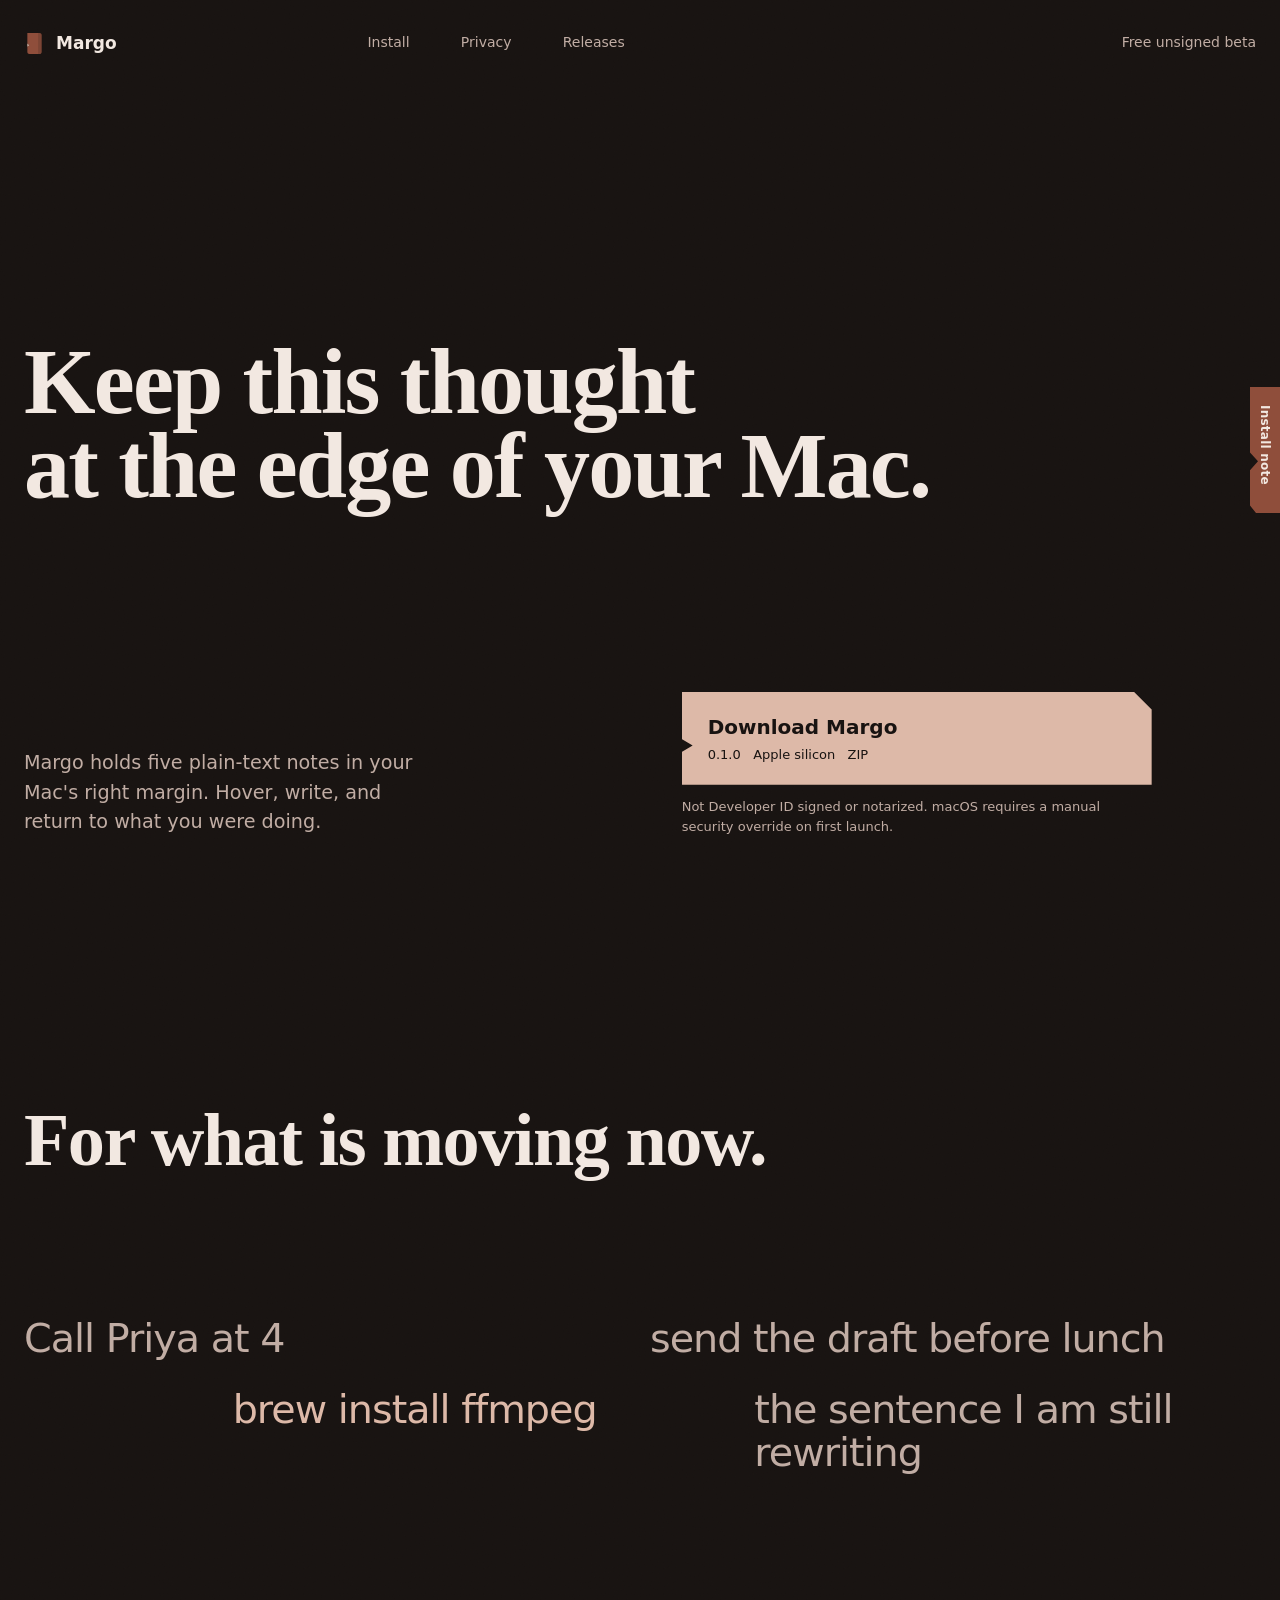
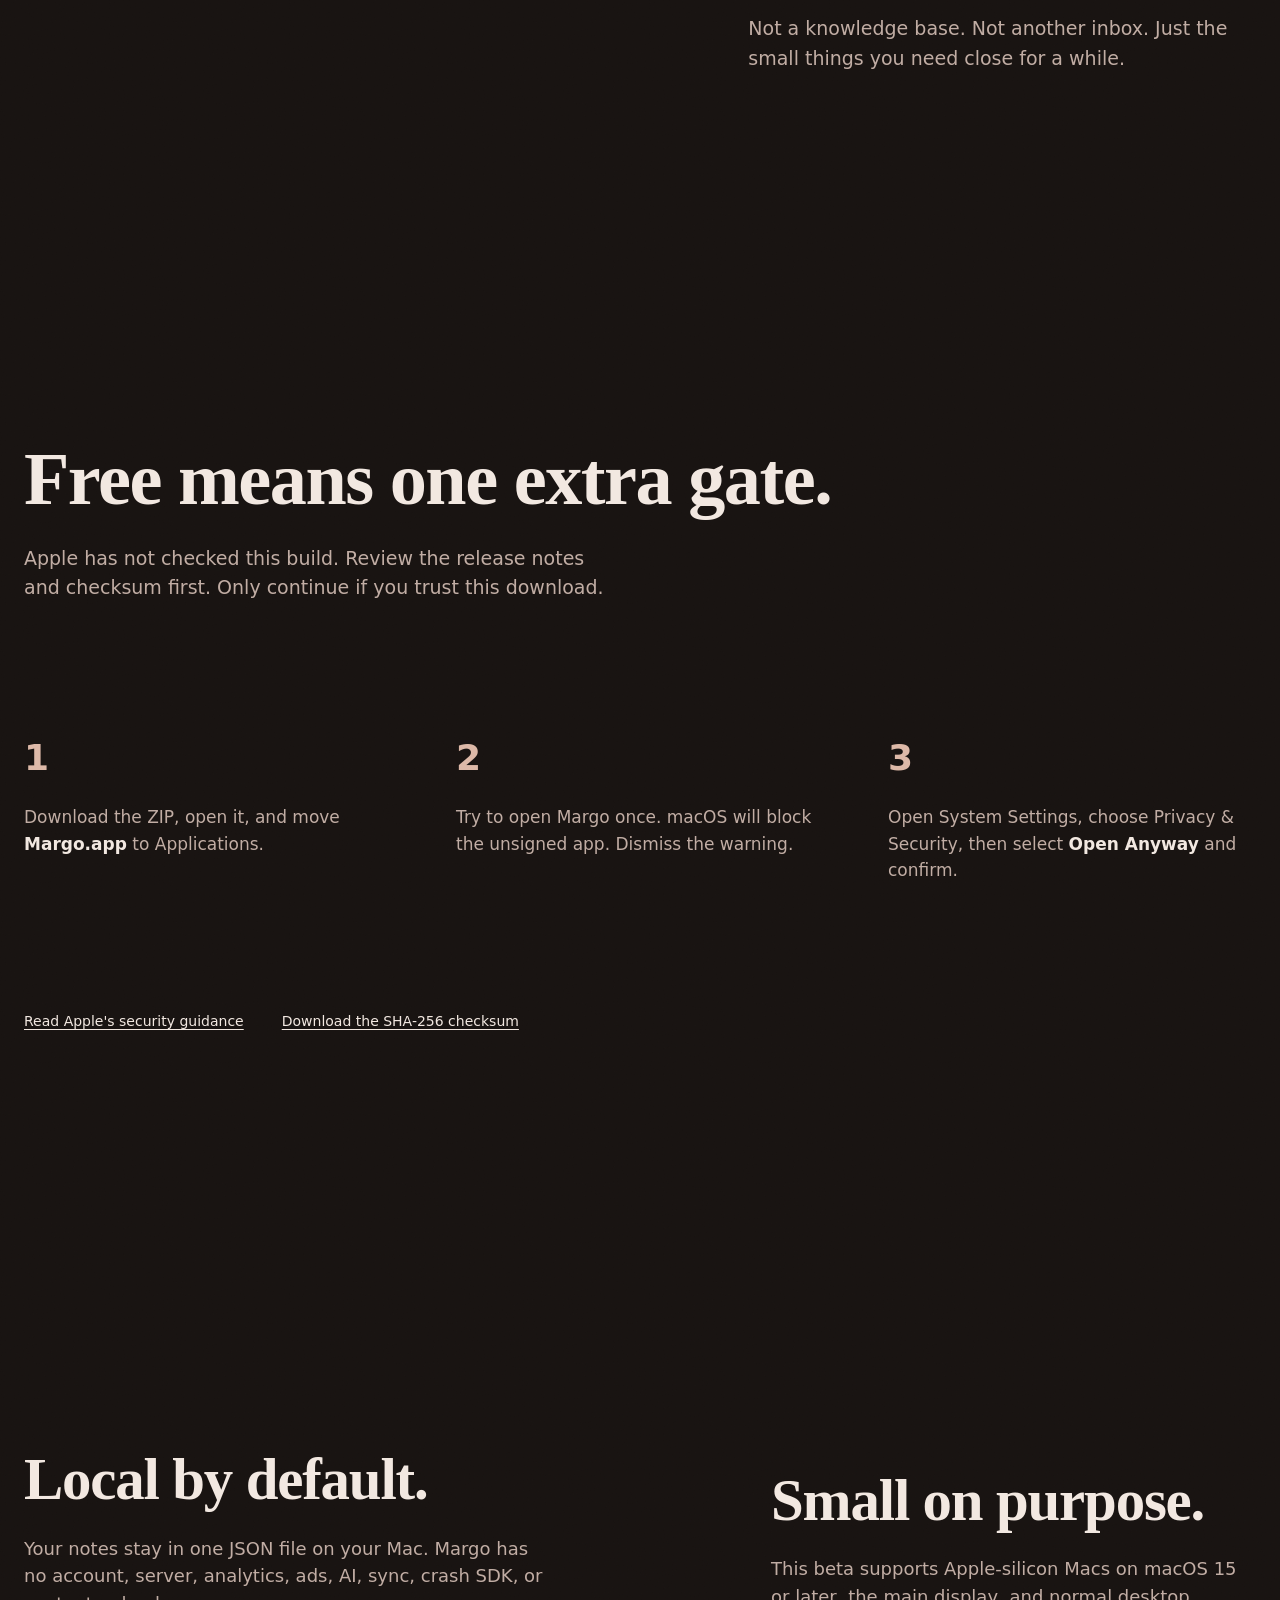
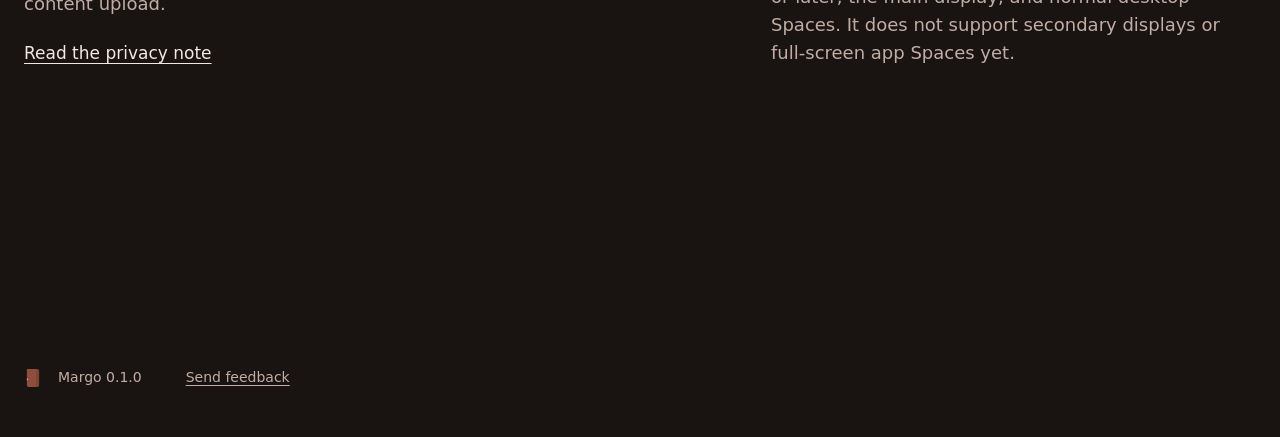
==== docs/index.html @ 72f28c1d "docs: publish Margo marketing site" ====
<!doctype html>
<html lang="en">
<head>
  <meta charset="utf-8">
  <meta name="viewport" content="width=device-width, initial-scale=1">
  <meta name="description" content="Margo is a tiny plain-text companion that keeps five local notes at the edge of your Mac.">
  <meta name="theme-color" content="#181311">
  <title>Margo for Mac</title>
  <link rel="icon" href="assets/MargoMark.svg" type="image/svg+xml">
  <link rel="stylesheet" href="styles.css">
</head>
<body>
  <a class="skip-link" href="#main">Skip to content</a>

  <div class="site-shell">
    <header class="mast">
      <a class="brand" href="#main" aria-label="Margo home">
        <img src="assets/MargoMark.svg" alt="">
        <span>Margo</span>
      </a>
      <nav aria-label="Primary navigation">
        <a href="#install">Install</a>
        <a href="#privacy">Privacy</a>
        <a href="https://github.com/incmak/margo-releases">Releases</a>
      </nav>
      <p class="build-state">Free unsigned beta</p>
    </header>

    <main id="main">
      <section class="opening" aria-labelledby="opening-title">
        <h1 id="opening-title">
          <span class="title-wide">Keep this thought</span>
          <span class="title-wide">at the edge of your Mac.</span>
          <span class="title-compact">Notes at your<br>Mac's edge.</span>
        </h1>

        <p class="opening-note">
          Margo holds five plain-text notes in your Mac's right margin. Hover, write, and return to what you were doing.
        </p>

        <div class="download-group">
          <a class="download-stub" href="https://github.com/incmak/margo-releases/releases/latest/download/Margo-0.1.0.zip" aria-describedby="unsigned-warning">
            <strong>Download Margo</strong>
            <span>0.1.0&nbsp;&nbsp; Apple silicon&nbsp;&nbsp; ZIP</span>
          </a>
          <p id="unsigned-warning">Not Developer ID signed or notarized. macOS requires a manual security override on first launch.</p>
        </div>
      </section>

      <section class="thought-field" aria-labelledby="thoughts-title">
        <h2 id="thoughts-title">For what is moving now.</h2>
        <ul aria-label="Example margin notes">
          <li>Call Priya at 4</li>
          <li>send the draft before lunch</li>
          <li>brew install ffmpeg</li>
          <li>the sentence I am still rewriting</li>
        </ul>
        <p>Not a knowledge base. Not another inbox. Just the small things you need close for a while.</p>
      </section>

      <section class="install" id="install" aria-labelledby="install-title">
        <div class="install-intro">
          <h2 id="install-title">Free means one extra gate.</h2>
          <p>Apple has not checked this build. Review the release notes and checksum first. Only continue if you trust this download.</p>
        </div>

        <ol>
          <li>
            <span aria-hidden="true">1</span>
            <p>Download the ZIP, open it, and move <strong>Margo.app</strong> to Applications.</p>
          </li>
          <li>
            <span aria-hidden="true">2</span>
            <p>Try to open Margo once. macOS will block the unsigned app. Dismiss the warning.</p>
          </li>
          <li>
            <span aria-hidden="true">3</span>
            <p>Open System Settings, choose Privacy &amp; Security, then select <strong>Open Anyway</strong> and confirm.</p>
          </li>
        </ol>

        <div class="install-links">
          <a href="https://support.apple.com/guide/mac-help/open-a-mac-app-from-an-unknown-developer-mh40616/mac">Read Apple's security guidance</a>
          <a href="https://github.com/incmak/margo-releases/releases/latest/download/Margo-0.1.0.zip.sha256">Download the SHA-256 checksum</a>
        </div>
      </section>

      <section class="ledger" aria-label="Product facts">
        <article id="privacy">
          <h2>Local by default.</h2>
          <p>Your notes stay in one JSON file on your Mac. Margo has no account, server, analytics, ads, AI, sync, crash SDK, or content upload.</p>
          <a href="privacy.html">Read the privacy note</a>
        </article>

        <article>
          <h2>Small on purpose.</h2>
          <p>This beta supports Apple-silicon Macs on macOS 15 or later, the main display, and normal desktop Spaces. It does not support secondary displays or full-screen app Spaces yet.</p>
        </article>
      </section>
    </main>

    <footer>
      <img src="assets/MargoMark.svg" alt="">
      <span>Margo 0.1.0</span>
      <a href="https://github.com/incmak/margo-releases/issues/new">Send feedback</a>
    </footer>
  </div>

  <details class="edge-guide">
    <summary><span>Install note</span></summary>
    <div class="edge-guide-note">
      <strong>Unsigned beta</strong>
      <p>Try to open Margo once, then allow it from System Settings &gt; Privacy &amp; Security.</p>
      <a href="#install">See all three steps</a>
    </div>
  </details>
</body>
</html>
---- docs/styles.css ----
:root {
  color-scheme: dark;
  --ground: #181311;
  --fiber: #2a201c;
  --ink: #f2e8e1;
  --muted: #c1ada4;
  --clay: #8f4e3b;
  --pale-clay: #ddb9a8;
  --moss: #6b765e;
  --measure: 1260px;
}

* {
  box-sizing: border-box;
}

html {
  background: var(--ground);
}

body {
  position: relative;
  min-width: 320px;
  min-height: 100%;
  margin: 0;
  overflow-x: hidden;
  background: var(--ground);
  color: var(--ink);
  font-family: -apple-system, BlinkMacSystemFont, "SF Pro Text", system-ui, sans-serif;
  font-size: 17px;
  line-height: 1.55;
  text-rendering: optimizeLegibility;
}

body::before {
  position: absolute;
  z-index: 0;
  inset: 0;
  background-image: url("data:image/svg+xml,%3Csvg xmlns='http://www.w3.org/2000/svg' width='180' height='180' viewBox='0 0 180 180'%3E%3Cfilter id='n'%3E%3CfeTurbulence type='fractalNoise' baseFrequency='.78' numOctaves='3' stitchTiles='stitch'/%3E%3C/filter%3E%3Crect width='100%25' height='100%25' filter='url(%23n)' opacity='.32'/%3E%3C/svg%3E");
  content: "";
  opacity: 0.035;
  pointer-events: none;
}

.site-shell {
  position: relative;
  z-index: 1;
}

a {
  color: inherit;
  text-decoration-thickness: 1px;
  text-underline-offset: 0.22em;
}

a:hover {
  color: var(--pale-clay);
}

a:focus-visible,
summary:focus-visible {
  outline: 3px solid var(--ink);
  outline-offset: 4px;
}

.skip-link {
  position: fixed;
  z-index: 30;
  top: 12px;
  left: 12px;
  padding: 10px 14px;
  background: var(--ink);
  color: var(--ground);
  transform: translateY(-180%);
}

.skip-link:focus {
  transform: translateY(0);
}

.mast,
.opening,
.thought-field,
.install,
.ledger,
footer,
.privacy-copy {
  width: min(calc(100% - 48px), var(--measure));
  margin-inline: auto;
}

.mast {
  display: grid;
  min-height: 86px;
  grid-template-columns: minmax(180px, 0.8fr) minmax(280px, 1.4fr) minmax(180px, 0.8fr);
  align-items: center;
  gap: 32px;
}

.brand {
  display: inline-flex;
  width: fit-content;
  align-items: center;
  gap: 11px;
  font-weight: 680;
  text-decoration: none;
}

.brand img {
  width: 21px;
  height: 21px;
}

.mast nav {
  display: flex;
  align-items: center;
  gap: clamp(22px, 4vw, 58px);
}

.mast nav a,
.build-state {
  color: var(--muted);
  font-size: 14px;
}

.mast nav a {
  text-decoration: none;
}

.build-state {
  justify-self: end;
  margin: 0;
}

.opening {
  display: grid;
  min-height: calc(100svh - 86px);
  grid-template-columns: repeat(12, minmax(0, 1fr));
  grid-template-rows: minmax(360px, 1fr) auto;
  align-items: center;
  column-gap: 20px;
  padding-block: clamp(56px, 8vh, 108px) clamp(48px, 7vh, 90px);
}

.opening h1 {
  grid-column: 1 / 12;
  align-self: center;
  margin: 0;
  font-family: "Iowan Old Style", Palatino, Georgia, serif;
  font-size: clamp(3.7rem, 7.2vw, 7.1rem);
  font-weight: 640;
  letter-spacing: -0.02em;
  line-height: 0.91;
}

.opening h1 span {
  display: block;
}

.opening h1 .title-compact {
  display: none;
}

.opening-note {
  grid-column: 1 / 6;
  align-self: end;
  max-width: 34ch;
  margin: 0;
  color: var(--muted);
  font-size: clamp(17px, 1.5vw, 20px);
}

.download-group {
  grid-column: 7 / 12;
  align-self: end;
  width: min(100%, 470px);
  justify-self: end;
}

.download-stub {
  display: grid;
  min-height: 92px;
  align-content: center;
  gap: 2px;
  padding: 20px 42px 20px 26px;
  background: var(--pale-clay);
  clip-path: polygon(0 0, calc(100% - 18px) 0, 100% 18px, 100% 100%, 0 100%, 0 65%, 11px 58%, 0 51%);
  color: var(--ground);
  text-decoration: none;
}

.download-stub:hover {
  background: var(--ink);
  color: var(--ground);
}

.download-stub strong {
  font-size: 20px;
  font-weight: 720;
}

.download-stub span {
  font-size: 13px;
  font-variant-numeric: tabular-nums;
}

#unsigned-warning {
  max-width: 52ch;
  margin: 12px 0 0;
  color: var(--muted);
  font-size: 13px;
}

.thought-field {
  min-height: 100svh;
  padding-block: clamp(110px, 16vw, 230px);
}

.thought-field h2,
.install h2,
.ledger h2,
.privacy-copy h1 {
  margin: 0;
  font-family: "Iowan Old Style", Palatino, Georgia, serif;
  font-size: clamp(2.7rem, 5.8vw, 5.7rem);
  font-weight: 620;
  letter-spacing: -0.02em;
  line-height: 0.96;
}

.thought-field ul {
  display: grid;
  margin: clamp(76px, 11vw, 150px) 0;
  padding: 0;
  grid-template-columns: repeat(12, minmax(0, 1fr));
  gap: 28px 20px;
  list-style: none;
}

.thought-field li {
  color: var(--muted);
  font-size: clamp(1.5rem, 3.1vw, 3.2rem);
  letter-spacing: -0.025em;
  line-height: 1.08;
}

.thought-field li:nth-child(1) {
  grid-column: 1 / 6;
}

.thought-field li:nth-child(2) {
  grid-column: 7 / 13;
}

.thought-field li:nth-child(3) {
  grid-column: 3 / 8;
  color: var(--pale-clay);
}

.thought-field li:nth-child(4) {
  grid-column: 8 / 13;
}

.thought-field > p {
  max-width: 42ch;
  margin: 0 0 0 auto;
  color: var(--muted);
  font-size: 19px;
}

.install {
  display: grid;
  min-height: 92svh;
  grid-template-columns: repeat(12, minmax(0, 1fr));
  align-content: center;
  gap: clamp(70px, 10vw, 140px) 20px;
  padding-block: clamp(100px, 13vw, 190px);
}

.install-intro {
  grid-column: 1 / 10;
}

.install-intro p {
  max-width: 48ch;
  margin: 28px 0 0;
  color: var(--muted);
  font-size: 19px;
}

.install ol {
  display: grid;
  grid-column: 1 / 13;
  margin: 0;
  padding: 0;
  grid-template-columns: repeat(3, minmax(0, 1fr));
  gap: clamp(30px, 5vw, 76px);
  list-style: none;
}

.install li > span {
  display: block;
  margin-bottom: 18px;
  color: var(--pale-clay);
  font-size: 36px;
  font-variant-numeric: tabular-nums;
  font-weight: 660;
}

.install li p {
  margin: 0;
  color: var(--muted);
}

.install li strong {
  color: var(--ink);
}

.install-links {
  display: flex;
  grid-column: 1 / 13;
  flex-wrap: wrap;
  gap: 18px 38px;
  font-size: 14px;
}

.ledger {
  display: grid;
  min-height: 80svh;
  grid-template-columns: 5fr 4fr;
  align-content: center;
  gap: clamp(60px, 11vw, 160px);
  padding-block: clamp(110px, 15vw, 220px);
}

.ledger article:nth-child(2) {
  align-self: end;
}

.ledger h2 {
  font-size: clamp(2.5rem, 4.6vw, 4.8rem);
}

.ledger p {
  max-width: 46ch;
  margin: 26px 0 0;
  color: var(--muted);
  font-size: 18px;
}

.ledger a {
  display: inline-block;
  margin-top: 22px;
}

footer {
  display: flex;
  min-height: 118px;
  align-items: center;
  gap: 16px;
  color: var(--muted);
  font-size: 14px;
}

footer img {
  width: 18px;
  height: 18px;
}

footer a {
  margin-left: 28px;
}

.edge-guide {
  position: fixed;
  z-index: 20;
  top: 50%;
  right: 0;
  width: 30px;
  height: 126px;
  transform: translateY(-50%);
}

.edge-guide[open] {
  width: 330px;
}

.edge-guide summary {
  position: absolute;
  z-index: 2;
  top: 0;
  right: 0;
  display: grid;
  width: 30px;
  height: 126px;
  place-items: center;
  padding-block: 14px 24px;
  background: var(--clay);
  clip-path: polygon(0 0, 100% 0, 100% 100%, 6px 100%, 0 94%, 0 66%, 8px 59%, 0 52%);
  color: var(--ink);
  cursor: pointer;
  list-style: none;
}

.edge-guide summary::-webkit-details-marker {
  display: none;
}

.edge-guide summary span {
  writing-mode: vertical-rl;
  color: var(--ink);
  font-size: 12px;
  font-weight: 700;
  letter-spacing: 0.02em;
}

.edge-guide summary:hover {
  background: var(--pale-clay);
  color: var(--ground);
}

.edge-guide-note {
  position: absolute;
  right: 30px;
  bottom: 126px;
  width: 300px;
  min-height: 126px;
  padding: 20px 26px;
  background: var(--fiber);
  color: var(--ink);
}

.edge-guide-note strong {
  font-size: 15px;
}

.edge-guide-note p {
  margin: 6px 0;
  color: var(--muted);
  font-size: 13px;
  line-height: 1.4;
}

.edge-guide-note a {
  font-size: 13px;
}

.privacy-copy {
  min-height: calc(100svh - 204px);
  padding-block: clamp(70px, 10vw, 140px);
}

.privacy-copy h1 {
  max-width: 13ch;
}

.privacy-copy h1 span {
  display: block;
}

.privacy-copy .privacy-lead {
  max-width: 36ch;
  margin: 40px 0 70px;
  color: var(--pale-clay);
  font-size: clamp(1.35rem, 2.6vw, 2.2rem);
  line-height: 1.2;
}

.privacy-copy section {
  max-width: 720px;
  margin-top: 52px;
}

.privacy-copy h2 {
  margin: 0 0 12px;
  font-size: 22px;
}

.privacy-copy p {
  margin: 0;
  color: var(--muted);
}

.privacy-copy code {
  color: var(--ink);
  overflow-wrap: anywhere;
}

@media (max-width: 820px) {
  .mast {
    grid-template-columns: 1fr auto;
    gap: 18px;
  }

  .mast nav {
    justify-self: end;
    gap: 18px;
  }

  .build-state {
    display: none;
  }

  .opening {
    display: block;
    min-height: calc(100svh - 86px);
    padding-block: clamp(88px, 18vh, 150px) 56px;
  }

  .opening h1 {
    font-size: clamp(3.4rem, 12vw, 6.3rem);
  }

  .opening h1 .title-wide {
    display: none;
  }

  .opening h1 .title-compact {
    display: block;
  }

  .opening-note {
    margin-top: clamp(60px, 12vh, 100px);
  }

  .download-group {
    margin-top: 36px;
  }

  .thought-field ul,
  .install ol,
  .ledger {
    grid-template-columns: 1fr;
  }

  .thought-field li:nth-child(n) {
    grid-column: auto;
  }

  .ledger {
    min-height: auto;
  }

  .edge-guide {
    position: relative;
    top: auto;
    right: auto;
    width: min(calc(100% - 48px), var(--measure));
    height: auto;
    margin: 0 auto 48px;
    transform: none;
  }

  .edge-guide[open] {
    width: min(calc(100% - 48px), var(--measure));
  }

  .edge-guide summary {
    position: relative;
    width: 100%;
    height: 54px;
    place-items: start;
    padding: 15px 38px 15px 20px;
    clip-path: polygon(0 0, calc(100% - 14px) 0, 100% 14px, 100% 100%, 0 100%, 0 66%, 9px 58%, 0 50%);
  }

  .edge-guide summary span {
    writing-mode: horizontal-tb;
  }

  .edge-guide-note {
    position: relative;
    right: auto;
    bottom: auto;
    width: 100%;
    min-height: 0;
  }
}

@media (max-width: 560px) {
  .mast,
  .opening,
  .thought-field,
  .install,
  .ledger,
  footer,
  .privacy-copy {
    width: min(calc(100% - 32px), var(--measure));
  }

  .mast {
    min-height: 78px;
  }

  .mast nav a:last-child {
    display: none;
  }

  .opening {
    min-height: calc(100svh - 78px);
  }

  .download-stub {
    padding-left: 24px;
  }

  .thought-field,
  .install,
  .ledger {
    padding-block: 100px;
  }

  .thought-field ul {
    margin-block: 60px;
  }

  .install ol {
    gap: 42px;
  }

  .edge-guide,
  .edge-guide[open] {
    width: min(calc(100% - 32px), var(--measure));
  }
}

@media (max-width: 360px) {
  .opening h1 {
    font-size: 42px;
  }

  .privacy-copy h1 {
    font-size: 40px;
  }
}

@media (prefers-reduced-motion: reduce) {
  *,
  *::before,
  *::after {
    scroll-behavior: auto !important;
  }
}
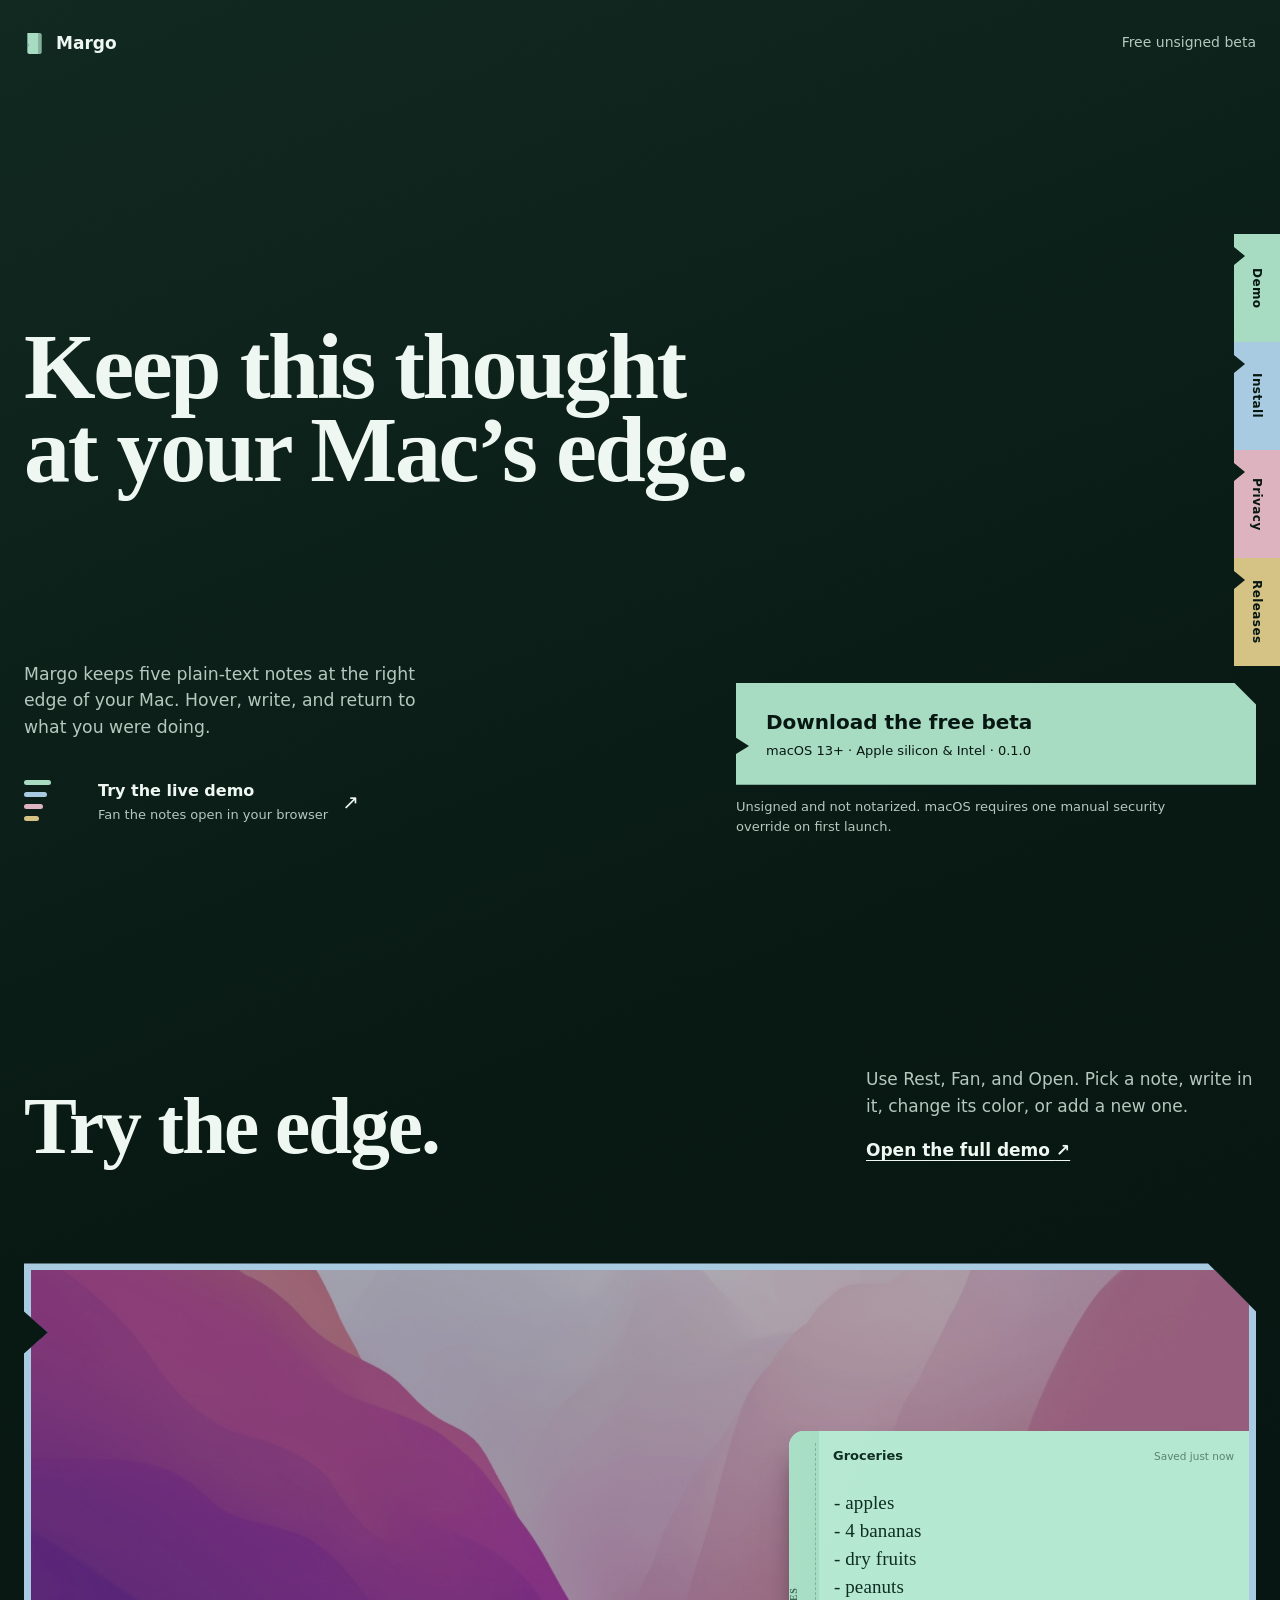
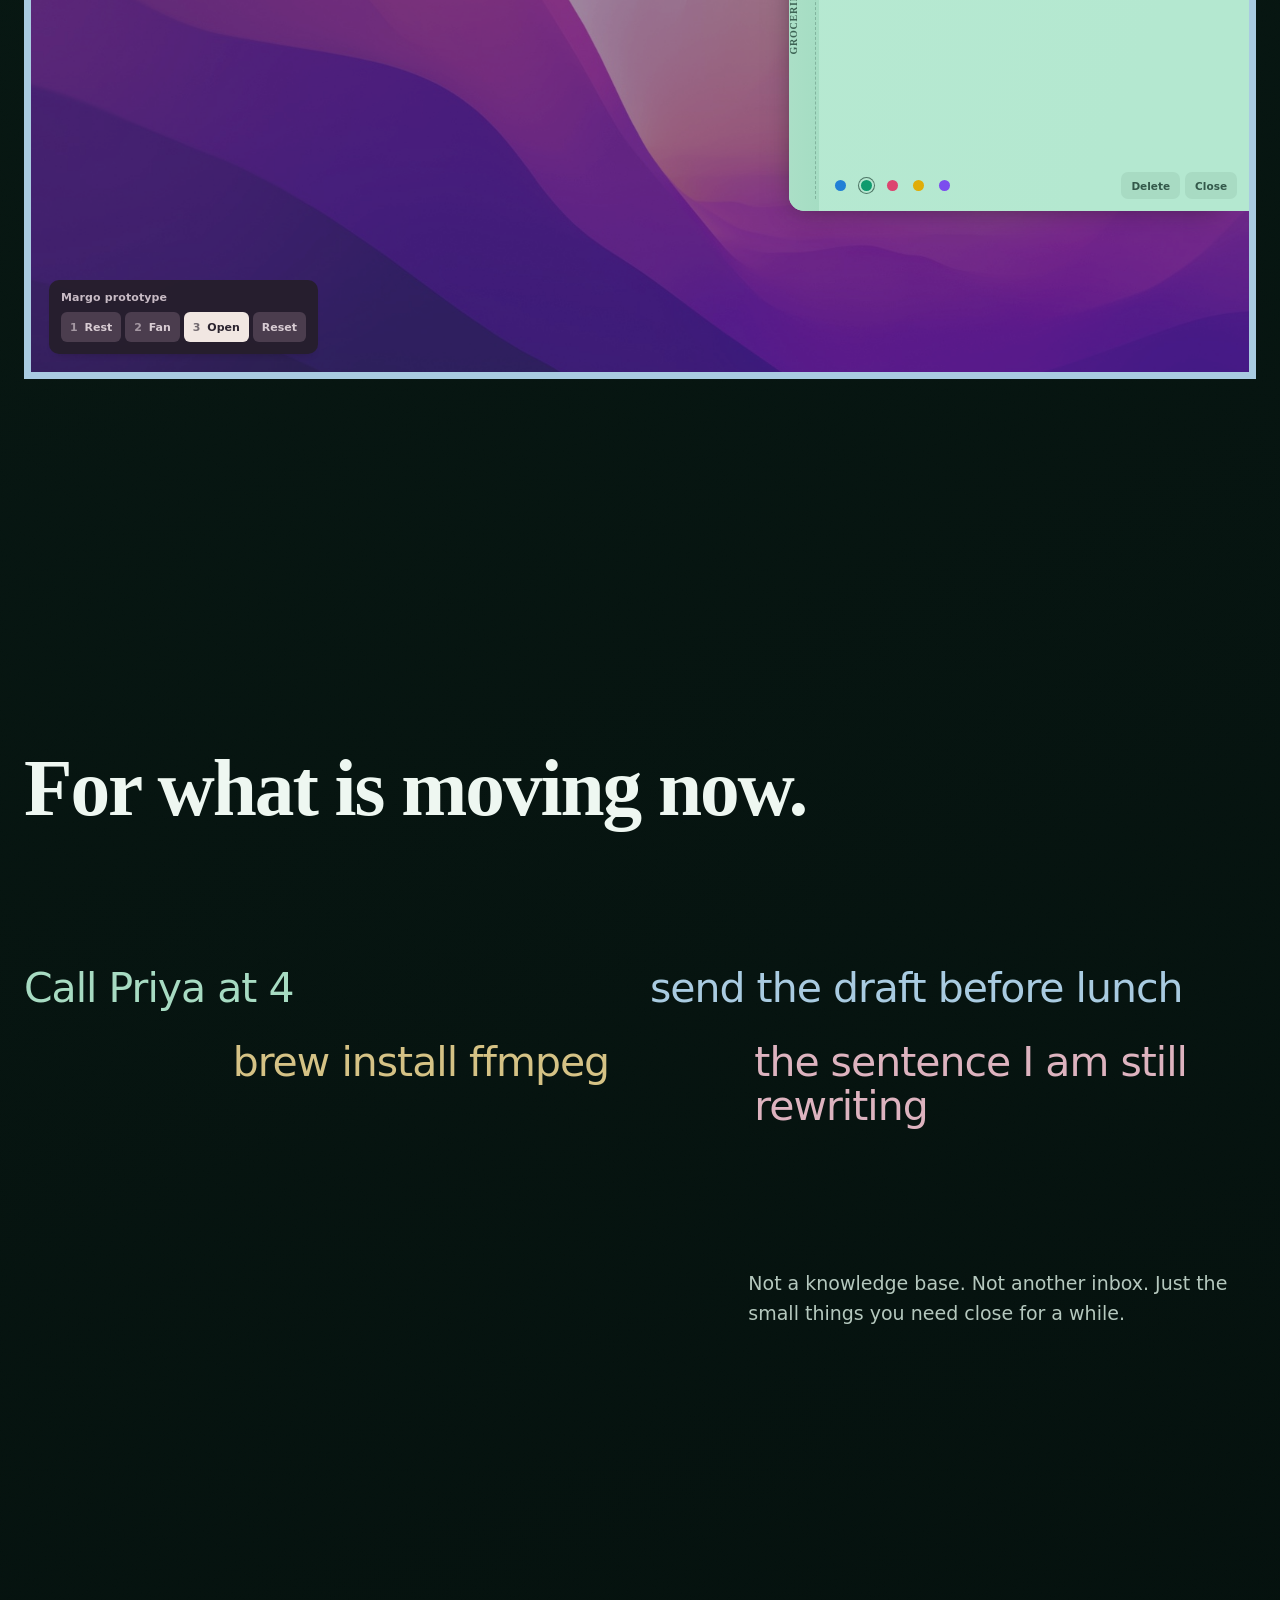
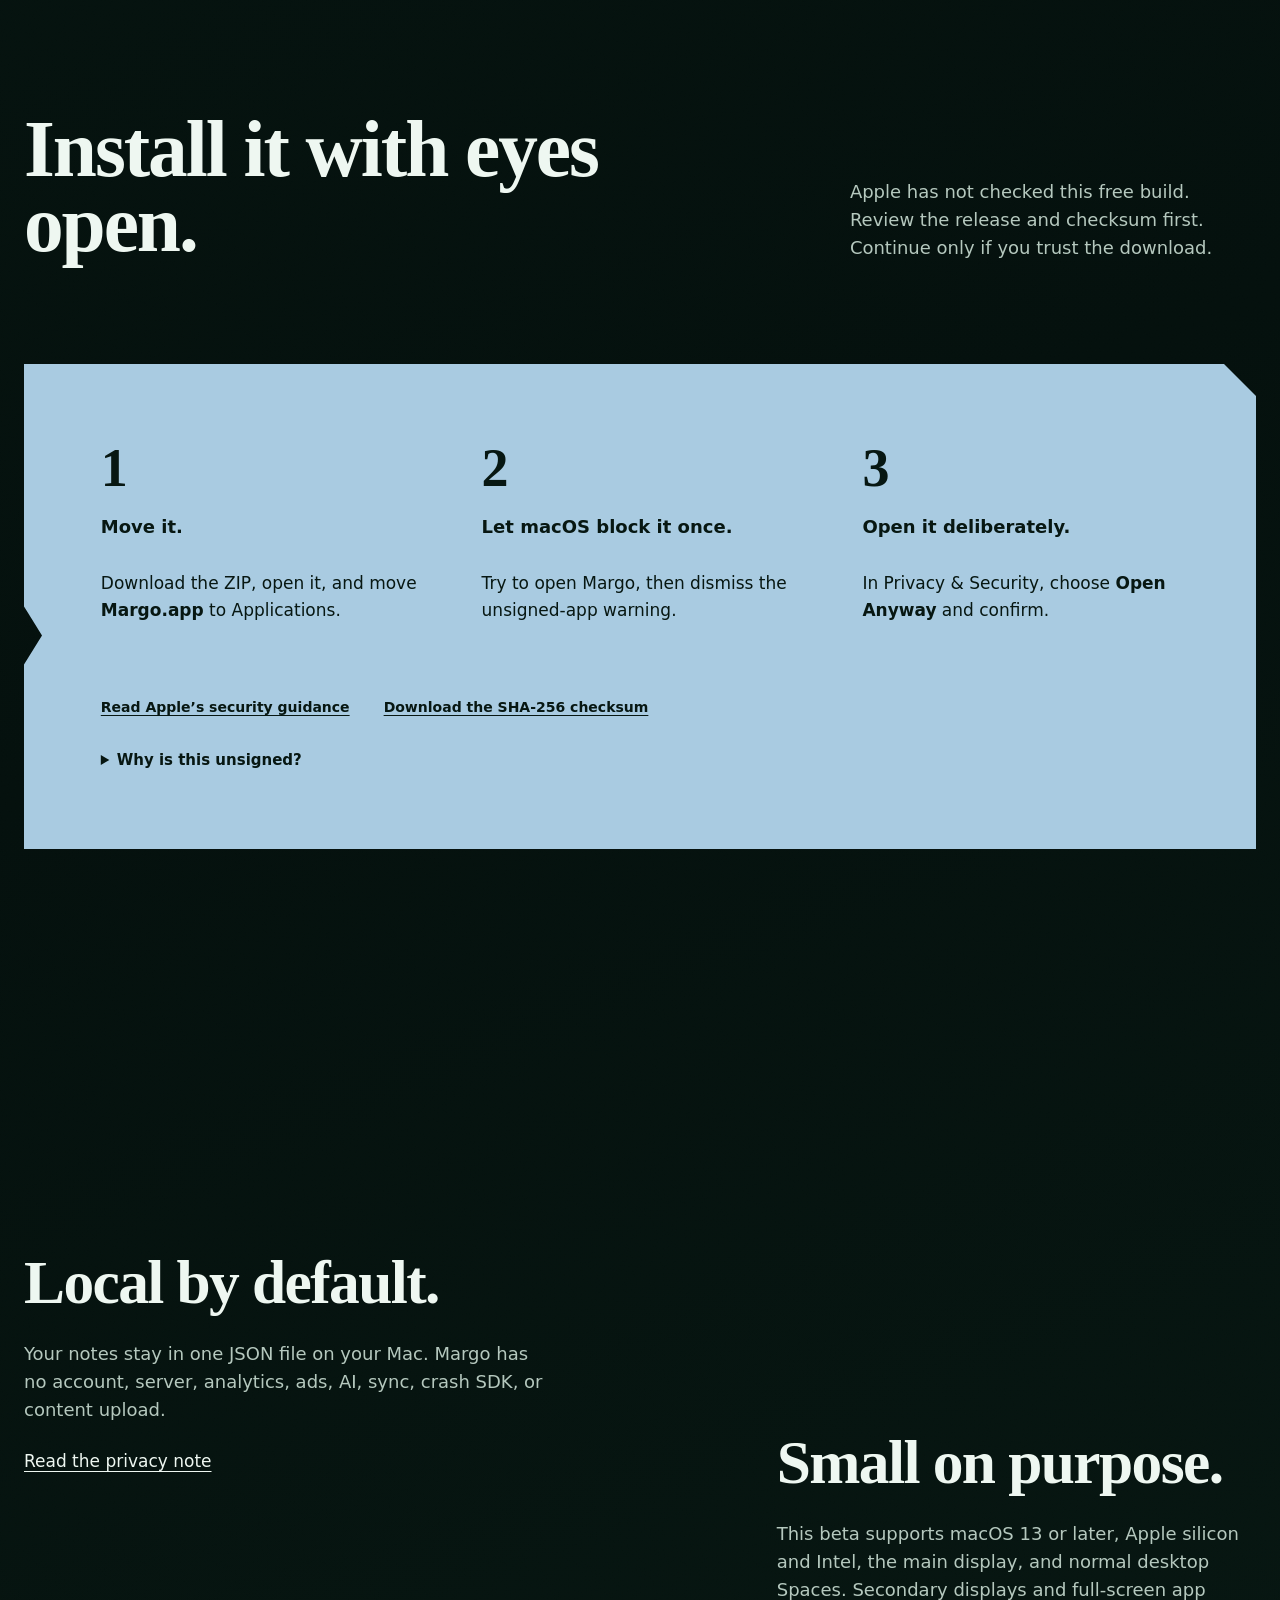
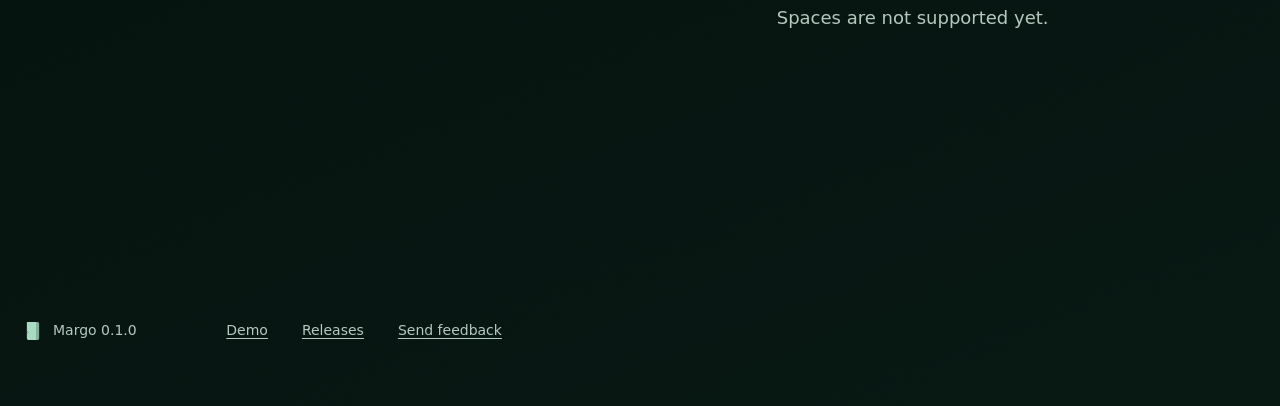
==== commit aa2c0a9e: "docs: redesign the Margo marketing site" ====
--- a/docs/index.html
+++ b/docs/index.html
@@ -4,7 +4,7 @@
   <meta charset="utf-8">
   <meta name="viewport" content="width=device-width, initial-scale=1">
   <meta name="description" content="Margo is a tiny plain-text companion that keeps five local notes at the edge of your Mac.">
-  <meta name="theme-color" content="#181311">
+  <meta name="theme-color" content="#071712">
   <title>Margo for Mac</title>
   <link rel="icon" href="assets/MargoMark.svg" type="image/svg+xml">
   <link rel="stylesheet" href="styles.css">
@@ -18,38 +18,69 @@
         <img src="assets/MargoMark.svg" alt="">
         <span>Margo</span>
       </a>
-      <nav aria-label="Primary navigation">
-        <a href="#install">Install</a>
-        <a href="#privacy">Privacy</a>
-        <a href="https://github.com/incmak/margo-releases">Releases</a>
-      </nav>
       <p class="build-state">Free unsigned beta</p>
     </header>
+
+    <nav class="edge-nav" aria-label="Page shortcuts">
+      <a class="edge-tab edge-tab-demo" href="demo/"><span>Demo</span></a>
+      <a class="edge-tab edge-tab-install" href="#install"><span>Install</span></a>
+      <a class="edge-tab edge-tab-privacy" href="#privacy"><span>Privacy</span></a>
+      <a class="edge-tab edge-tab-releases" href="https://github.com/incmak/margo-releases/releases"><span>Releases</span></a>
+    </nav>
 
     <main id="main">
       <section class="opening" aria-labelledby="opening-title">
         <h1 id="opening-title">
           <span class="title-wide">Keep this thought</span>
-          <span class="title-wide">at the edge of your Mac.</span>
-          <span class="title-compact">Notes at your<br>Mac's edge.</span>
+          <span class="title-wide">at your Mac’s edge.</span>
+          <span class="title-compact">Notes at your<br>Mac’s edge.</span>
         </h1>
 
-        <p class="opening-note">
-          Margo holds five plain-text notes in your Mac's right margin. Hover, write, and return to what you were doing.
-        </p>
+        <div class="opening-lower">
+          <div class="opening-copy">
+            <p>Margo keeps five plain-text notes at the right edge of your Mac. Hover, write, and return to what you were doing.</p>
+            <a class="demo-callout" href="demo/">
+              <span class="demo-rails" aria-hidden="true">
+                <i></i><i></i><i></i><i></i>
+              </span>
+              <span class="demo-callout-copy">
+                <strong>Try the live demo</strong>
+                <small>Fan the notes open in your browser</small>
+              </span>
+              <span class="outward-arrow" aria-hidden="true">↗</span>
+            </a>
+          </div>
 
-        <div class="download-group">
-          <a class="download-stub" href="https://github.com/incmak/margo-releases/releases/latest/download/Margo-0.1.0.zip" aria-describedby="unsigned-warning">
-            <strong>Download Margo</strong>
-            <span>0.1.0&nbsp;&nbsp; Apple silicon&nbsp;&nbsp; ZIP</span>
-          </a>
-          <p id="unsigned-warning">Not Developer ID signed or notarized. macOS requires a manual security override on first launch.</p>
+          <div class="download-group">
+            <a class="download-sheet" href="https://github.com/incmak/margo-releases/releases/download/v0.1.0/Margo-0.1.0.zip" aria-describedby="unsigned-warning">
+              <span class="download-label">Download the free beta</span>
+              <span class="download-meta">macOS 13+ · Apple silicon &amp; Intel · 0.1.0</span>
+            </a>
+            <p id="unsigned-warning">Unsigned and not notarized. macOS requires one manual security override on first launch.</p>
+          </div>
+        </div>
+      </section>
+
+      <section class="demo-stage" id="demo" aria-labelledby="demo-title">
+        <div class="demo-stage-copy">
+          <h2 id="demo-title">Try the edge.</h2>
+          <div>
+            <p>Use Rest, Fan, and Open. Pick a note, write in it, change its color, or add a new one.</p>
+            <a href="demo/">Open the full demo <span aria-hidden="true">↗</span></a>
+          </div>
+        </div>
+        <div class="demo-frame">
+          <iframe
+            src="demo/?state=open"
+            title="Interactive Margo browser demo"
+            loading="lazy"
+          ></iframe>
         </div>
       </section>
 
       <section class="thought-field" aria-labelledby="thoughts-title">
         <h2 id="thoughts-title">For what is moving now.</h2>
-        <ul aria-label="Example margin notes">
+        <ul class="thought-stream" aria-label="Example margin notes">
           <li>Call Priya at 4</li>
           <li>send the draft before lunch</li>
           <li>brew install ffmpeg</li>
@@ -60,28 +91,35 @@
 
       <section class="install" id="install" aria-labelledby="install-title">
         <div class="install-intro">
-          <h2 id="install-title">Free means one extra gate.</h2>
-          <p>Apple has not checked this build. Review the release notes and checksum first. Only continue if you trust this download.</p>
+          <h2 id="install-title">Install it with eyes open.</h2>
+          <p>Apple has not checked this free build. Review the release and checksum first. Continue only if you trust the download.</p>
         </div>
 
-        <ol>
-          <li>
-            <span aria-hidden="true">1</span>
-            <p>Download the ZIP, open it, and move <strong>Margo.app</strong> to Applications.</p>
-          </li>
-          <li>
-            <span aria-hidden="true">2</span>
-            <p>Try to open Margo once. macOS will block the unsigned app. Dismiss the warning.</p>
-          </li>
-          <li>
-            <span aria-hidden="true">3</span>
-            <p>Open System Settings, choose Privacy &amp; Security, then select <strong>Open Anyway</strong> and confirm.</p>
-          </li>
-        </ol>
+        <div class="install-sheet">
+          <ol>
+            <li>
+              <span class="step-number" aria-hidden="true">1</span>
+              <p><strong>Move it.</strong> Download the ZIP, open it, and move <b>Margo.app</b> to Applications.</p>
+            </li>
+            <li>
+              <span class="step-number" aria-hidden="true">2</span>
+              <p><strong>Let macOS block it once.</strong> Try to open Margo, then dismiss the unsigned-app warning.</p>
+            </li>
+            <li>
+              <span class="step-number" aria-hidden="true">3</span>
+              <p><strong>Open it deliberately.</strong> In Privacy &amp; Security, choose <b>Open Anyway</b> and confirm.</p>
+            </li>
+          </ol>
 
-        <div class="install-links">
-          <a href="https://support.apple.com/guide/mac-help/open-a-mac-app-from-an-unknown-developer-mh40616/mac">Read Apple's security guidance</a>
-          <a href="https://github.com/incmak/margo-releases/releases/latest/download/Margo-0.1.0.zip.sha256">Download the SHA-256 checksum</a>
+          <div class="install-links">
+            <a href="https://support.apple.com/guide/mac-help/open-a-mac-app-from-an-unknown-developer-mh40616/mac">Read Apple’s security guidance</a>
+            <a href="https://github.com/incmak/margo-releases/releases/latest/download/Margo-0.1.0.zip.sha256">Download the SHA-256 checksum</a>
+          </div>
+
+          <details class="unsigned-details">
+            <summary>Why is this unsigned?</summary>
+            <p>Margo is a free beta and is not notarized yet. macOS may quarantine unsigned downloads, so use Open Anyway after checking the checksum.</p>
+          </details>
         </div>
       </section>
 
@@ -94,25 +132,22 @@
 
         <article>
           <h2>Small on purpose.</h2>
-          <p>This beta supports Apple-silicon Macs on macOS 15 or later, the main display, and normal desktop Spaces. It does not support secondary displays or full-screen app Spaces yet.</p>
+          <p>This beta supports macOS 13 or later, Apple silicon and Intel, the main display, and normal desktop Spaces. Secondary displays and full-screen app Spaces are not supported yet.</p>
         </article>
       </section>
     </main>
 
     <footer>
-      <img src="assets/MargoMark.svg" alt="">
-      <span>Margo 0.1.0</span>
-      <a href="https://github.com/incmak/margo-releases/issues/new">Send feedback</a>
+      <div class="footer-brand">
+        <img src="assets/MargoMark.svg" alt="">
+        <span>Margo 0.1.0</span>
+      </div>
+      <nav aria-label="Footer navigation">
+        <a href="demo/">Demo</a>
+        <a href="https://github.com/incmak/margo-releases/releases">Releases</a>
+        <a href="https://github.com/incmak/margo-releases/issues/new">Send feedback</a>
+      </nav>
     </footer>
   </div>
-
-  <details class="edge-guide">
-    <summary><span>Install note</span></summary>
-    <div class="edge-guide-note">
-      <strong>Unsigned beta</strong>
-      <p>Try to open Margo once, then allow it from System Settings &gt; Privacy &amp; Security.</p>
-      <a href="#install">See all three steps</a>
-    </div>
-  </details>
 </body>
 </html>
--- a/docs/styles.css
+++ b/docs/styles.css
@@ -1,21 +1,27 @@
 :root {
   color-scheme: dark;
-  --ground: #181311;
-  --fiber: #2a201c;
-  --ink: #f2e8e1;
-  --muted: #c1ada4;
-  --clay: #8f4e3b;
-  --pale-clay: #ddb9a8;
-  --moss: #6b765e;
+  --ground: #071712;
+  --deeper-ground: #04100d;
+  --surface: #102820;
+  --ink: #eef7f1;
+  --muted: #b5c8be;
+  --mint: #a7dbc2;
+  --sky: #a9cbe1;
+  --rose: #ddb3bf;
+  --ochre: #d5c285;
+  --paper-ink: #071712;
   --measure: 1260px;
 }
 
-* {
+*,
+*::before,
+*::after {
   box-sizing: border-box;
 }
 
 html {
-  background: var(--ground);
+  min-width: 320px;
+  background: var(--deeper-ground);
 }
 
 body {
@@ -24,7 +30,7 @@
   min-height: 100%;
   margin: 0;
   overflow-x: hidden;
-  background: var(--ground);
+  background: linear-gradient(158deg, var(--surface) 0%, var(--ground) 24%, var(--deeper-ground) 70%, var(--ground) 100%);
   color: var(--ink);
   font-family: -apple-system, BlinkMacSystemFont, "SF Pro Text", system-ui, sans-serif;
   font-size: 17px;
@@ -36,10 +42,15 @@
   position: absolute;
   z-index: 0;
   inset: 0;
-  background-image: url("data:image/svg+xml,%3Csvg xmlns='http://www.w3.org/2000/svg' width='180' height='180' viewBox='0 0 180 180'%3E%3Cfilter id='n'%3E%3CfeTurbulence type='fractalNoise' baseFrequency='.78' numOctaves='3' stitchTiles='stitch'/%3E%3C/filter%3E%3Crect width='100%25' height='100%25' filter='url(%23n)' opacity='.32'/%3E%3C/svg%3E");
+  background-image: url("data:image/svg+xml,%3Csvg xmlns='http://www.w3.org/2000/svg' width='180' height='180' viewBox='0 0 180 180'%3E%3Cfilter id='n'%3E%3CfeTurbulence type='fractalNoise' baseFrequency='.78' numOctaves='3' stitchTiles='stitch'/%3E%3C/filter%3E%3Crect width='100%25' height='100%25' filter='url(%23n)' opacity='.3'/%3E%3C/svg%3E");
   content: "";
-  opacity: 0.035;
+  opacity: 0.032;
   pointer-events: none;
+}
+
+::selection {
+  background: var(--mint);
+  color: var(--ground);
 }
 
 .site-shell {
@@ -54,7 +65,7 @@
 }
 
 a:hover {
-  color: var(--pale-clay);
+  color: var(--mint);
 }
 
 a:focus-visible,
@@ -65,21 +76,22 @@
 
 .skip-link {
   position: fixed;
-  z-index: 30;
-  top: 12px;
+  z-index: 60;
+  top: -100px;
   left: 12px;
   padding: 10px 14px;
-  background: var(--ink);
+  background: var(--mint);
   color: var(--ground);
-  transform: translateY(-180%);
+  text-decoration: none;
 }
 
 .skip-link:focus {
-  transform: translateY(0);
+  top: 12px;
 }
 
 .mast,
 .opening,
+.demo-stage-copy,
 .thought-field,
 .install,
 .ledger,
@@ -92,16 +104,20 @@
 .mast {
   display: grid;
   min-height: 86px;
-  grid-template-columns: minmax(180px, 0.8fr) minmax(280px, 1.4fr) minmax(180px, 0.8fr);
+  grid-template-columns: 1fr auto;
   align-items: center;
   gap: 32px;
 }
 
-.brand {
+.brand,
+.footer-brand {
   display: inline-flex;
   width: fit-content;
   align-items: center;
   gap: 11px;
+}
+
+.brand {
   font-weight: 680;
   text-decoration: none;
 }
@@ -111,154 +127,362 @@
   height: 21px;
 }
 
-.mast nav {
-  display: flex;
-  align-items: center;
-  gap: clamp(22px, 4vw, 58px);
-}
-
-.mast nav a,
-.build-state {
-  color: var(--muted);
-  font-size: 14px;
-}
-
-.mast nav a {
-  text-decoration: none;
-}
-
 .build-state {
   justify-self: end;
   margin: 0;
+  color: var(--muted);
+  font-size: 14px;
+}
+
+.edge-nav {
+  position: fixed;
+  z-index: 30;
+  top: 50%;
+  right: 0;
+  display: flex;
+  flex-direction: column;
+  align-items: flex-end;
+  transform: translateY(-50%);
+}
+
+.edge-tab {
+  display: grid;
+  inline-size: 46px;
+  min-block-size: clamp(86px, 12svh, 112px);
+  place-items: center;
+  clip-path: polygon(11px 0, 100% 0, 100% 100%, 0 100%, 0 31px, 11px 22px, 0 13px, 0 0);
+  color: var(--paper-ink);
+  text-decoration: none;
+  transition: inline-size 190ms cubic-bezier(0.24, 0.78, 0.24, 1);
+}
+
+.edge-tab span {
+  writing-mode: vertical-rl;
+  font-size: 12px;
+  font-weight: 760;
+  letter-spacing: 0.035em;
+}
+
+.edge-tab:hover {
+  color: var(--paper-ink);
+}
+
+.edge-tab:focus-visible {
+  outline: 3px solid var(--paper-ink);
+  outline-offset: -7px;
+}
+
+.edge-tab[aria-current="page"] span {
+  font-weight: 900;
+}
+
+.edge-tab-demo {
+  background: var(--mint);
+}
+
+.edge-tab-install {
+  background: var(--sky);
+}
+
+.edge-tab-privacy {
+  background: var(--rose);
+}
+
+.edge-tab-releases {
+  background: var(--ochre);
+}
+
+.edge-nav:hover .edge-tab:nth-child(1),
+.edge-nav:focus-within .edge-tab:nth-child(1) {
+  inline-size: 164px;
+}
+
+.edge-nav:hover .edge-tab:nth-child(2),
+.edge-nav:focus-within .edge-tab:nth-child(2) {
+  inline-size: 138px;
+}
+
+.edge-nav:hover .edge-tab:nth-child(3),
+.edge-nav:focus-within .edge-tab:nth-child(3) {
+  inline-size: 112px;
+}
+
+.edge-nav:hover .edge-tab:nth-child(4),
+.edge-nav:focus-within .edge-tab:nth-child(4) {
+  inline-size: 86px;
 }
 
 .opening {
   display: grid;
   min-height: calc(100svh - 86px);
-  grid-template-columns: repeat(12, minmax(0, 1fr));
-  grid-template-rows: minmax(360px, 1fr) auto;
+  grid-template-rows: minmax(330px, 1fr) auto;
   align-items: center;
-  column-gap: 20px;
-  padding-block: clamp(56px, 8vh, 108px) clamp(48px, 7vh, 90px);
-}
-
-.opening h1 {
-  grid-column: 1 / 12;
-  align-self: center;
-  margin: 0;
-  font-family: "Iowan Old Style", Palatino, Georgia, serif;
-  font-size: clamp(3.7rem, 7.2vw, 7.1rem);
-  font-weight: 640;
-  letter-spacing: -0.02em;
-  line-height: 0.91;
-}
-
-.opening h1 span {
-  display: block;
-}
-
-.opening h1 .title-compact {
-  display: none;
-}
-
-.opening-note {
-  grid-column: 1 / 6;
-  align-self: end;
-  max-width: 34ch;
-  margin: 0;
-  color: var(--muted);
-  font-size: clamp(17px, 1.5vw, 20px);
-}
-
-.download-group {
-  grid-column: 7 / 12;
-  align-self: end;
-  width: min(100%, 470px);
-  justify-self: end;
-}
-
-.download-stub {
-  display: grid;
-  min-height: 92px;
-  align-content: center;
-  gap: 2px;
-  padding: 20px 42px 20px 26px;
-  background: var(--pale-clay);
-  clip-path: polygon(0 0, calc(100% - 18px) 0, 100% 18px, 100% 100%, 0 100%, 0 65%, 11px 58%, 0 51%);
-  color: var(--ground);
-  text-decoration: none;
-}
-
-.download-stub:hover {
-  background: var(--ink);
-  color: var(--ground);
-}
-
-.download-stub strong {
-  font-size: 20px;
-  font-weight: 720;
-}
-
-.download-stub span {
-  font-size: 13px;
-  font-variant-numeric: tabular-nums;
-}
-
-#unsigned-warning {
-  max-width: 52ch;
-  margin: 12px 0 0;
-  color: var(--muted);
-  font-size: 13px;
-}
-
-.thought-field {
-  min-height: 100svh;
-  padding-block: clamp(110px, 16vw, 230px);
-}
-
+  padding-block: clamp(54px, 8vh, 96px) clamp(54px, 7vh, 86px);
+}
+
+.opening h1,
+.demo-stage h2,
 .thought-field h2,
 .install h2,
 .ledger h2,
 .privacy-copy h1 {
   margin: 0;
   font-family: "Iowan Old Style", Palatino, Georgia, serif;
-  font-size: clamp(2.7rem, 5.8vw, 5.7rem);
   font-weight: 620;
-  letter-spacing: -0.02em;
-  line-height: 0.96;
-}
-
-.thought-field ul {
-  display: grid;
-  margin: clamp(76px, 11vw, 150px) 0;
+  letter-spacing: -0.026em;
+}
+
+.opening h1 {
+  align-self: center;
+  font-size: clamp(4.2rem, 7.2vw, 6.8rem);
+  line-height: 0.9;
+}
+
+.opening h1 span {
+  display: block;
+}
+
+.opening h1 .title-compact {
+  display: none;
+}
+
+.opening-lower {
+  display: grid;
+  grid-template-columns: minmax(0, 4fr) minmax(400px, 5fr);
+  align-items: end;
+  gap: clamp(70px, 10vw, 150px);
+}
+
+.opening-copy > p {
+  max-width: 37ch;
+  margin: 0;
+  color: var(--muted);
+  font-size: clamp(17px, 1.35vw, 20px);
+}
+
+.demo-callout {
+  display: inline-grid;
+  min-height: 70px;
+  grid-template-columns: 60px auto 24px;
+  align-items: center;
+  gap: 14px;
+  margin-top: 26px;
+  color: var(--ink);
+  text-decoration: none;
+}
+
+.demo-rails {
+  position: relative;
+  display: block;
+  width: 60px;
+  height: 50px;
+}
+
+.demo-rails i {
+  position: absolute;
+  left: 0;
+  display: block;
+  height: 5px;
+  border-radius: 5px;
+  transition: width 190ms cubic-bezier(0.24, 0.78, 0.24, 1);
+}
+
+.demo-rails i:nth-child(1) {
+  top: 3px;
+  width: 27px;
+  background: var(--mint);
+}
+
+.demo-rails i:nth-child(2) {
+  top: 15px;
+  width: 23px;
+  background: var(--sky);
+}
+
+.demo-rails i:nth-child(3) {
+  top: 27px;
+  width: 19px;
+  background: var(--rose);
+}
+
+.demo-rails i:nth-child(4) {
+  top: 39px;
+  width: 15px;
+  background: var(--ochre);
+}
+
+.demo-callout:hover .demo-rails i:nth-child(1),
+.demo-callout:focus-visible .demo-rails i:nth-child(1) {
+  width: 58px;
+}
+
+.demo-callout:hover .demo-rails i:nth-child(2),
+.demo-callout:focus-visible .demo-rails i:nth-child(2) {
+  width: 48px;
+}
+
+.demo-callout:hover .demo-rails i:nth-child(3),
+.demo-callout:focus-visible .demo-rails i:nth-child(3) {
+  width: 38px;
+}
+
+.demo-callout:hover .demo-rails i:nth-child(4),
+.demo-callout:focus-visible .demo-rails i:nth-child(4) {
+  width: 28px;
+}
+
+.demo-callout-copy {
+  display: grid;
+  gap: 2px;
+}
+
+.demo-callout-copy strong {
+  font-size: 16px;
+  font-weight: 720;
+}
+
+.demo-callout-copy small {
+  color: var(--muted);
+  font-size: 13px;
+}
+
+.outward-arrow {
+  font-size: 20px;
+  transition: transform 190ms cubic-bezier(0.24, 0.78, 0.24, 1);
+}
+
+.demo-callout:hover .outward-arrow,
+.demo-callout:focus-visible .outward-arrow {
+  transform: translate(3px, -3px);
+}
+
+.download-group {
+  width: min(100%, 520px);
+  justify-self: end;
+}
+
+.download-sheet {
+  display: grid;
+  min-height: 102px;
+  align-content: center;
+  gap: 3px;
+  padding: 24px 48px 24px 30px;
+  background: var(--mint);
+  clip-path: polygon(0 0, calc(100% - 22px) 0, 100% 22px, 100% 100%, 0 100%, 0 70%, 13px 62%, 0 54%);
+  color: var(--paper-ink);
+  text-decoration: none;
+}
+
+.download-sheet:hover {
+  background: var(--ink);
+  color: var(--paper-ink);
+}
+
+.download-sheet:focus-visible {
+  outline-color: var(--ink);
+  outline-offset: 6px;
+}
+
+.download-label {
+  font-size: 20px;
+  font-weight: 740;
+}
+
+.download-meta {
+  font-size: 13px;
+  font-variant-numeric: tabular-nums;
+}
+
+#unsigned-warning {
+  max-width: 55ch;
+  margin: 12px 0 0;
+  color: var(--muted);
+  font-size: 13px;
+}
+
+.demo-stage {
+  min-height: 118svh;
+  padding-block: clamp(110px, 13vw, 190px);
+}
+
+.demo-stage-copy {
+  display: grid;
+  grid-template-columns: minmax(0, 1fr) minmax(280px, 390px);
+  align-items: end;
+  gap: clamp(60px, 9vw, 140px);
+}
+
+.demo-stage h2,
+.thought-field h2,
+.install h2 {
+  font-size: clamp(3.2rem, 6.2vw, 6.4rem);
+  line-height: 0.94;
+}
+
+.demo-stage-copy p {
+  margin: 0 0 18px;
+  color: var(--muted);
+}
+
+.demo-stage-copy a {
+  font-weight: 680;
+}
+
+.demo-frame {
+  width: min(calc(100% - 48px), 1500px);
+  margin: clamp(56px, 8vw, 100px) auto 0;
+  padding: 7px;
+  overflow: hidden;
+  background: var(--sky);
+  clip-path: polygon(0 0, calc(100% - 48px) 0, 100% 48px, 100% 100%, 0 100%, 0 90px, 24px 69px, 0 48px);
+}
+
+.demo-frame iframe {
+  display: block;
+  width: 100%;
+  height: clamp(620px, 78svh, 790px);
+  border: 0;
+  background: var(--surface);
+}
+
+.thought-field {
+  min-height: 100svh;
+  padding-block: clamp(120px, 16vw, 230px);
+}
+
+.thought-stream {
+  display: grid;
+  margin: clamp(80px, 11vw, 150px) 0;
   padding: 0;
   grid-template-columns: repeat(12, minmax(0, 1fr));
-  gap: 28px 20px;
+  gap: 30px 20px;
   list-style: none;
 }
 
-.thought-field li {
-  color: var(--muted);
-  font-size: clamp(1.5rem, 3.1vw, 3.2rem);
-  letter-spacing: -0.025em;
+.thought-stream li {
+  font-size: clamp(1.7rem, 3.2vw, 3.35rem);
+  letter-spacing: -0.024em;
   line-height: 1.08;
 }
 
-.thought-field li:nth-child(1) {
+.thought-stream li:nth-child(1) {
   grid-column: 1 / 6;
-}
-
-.thought-field li:nth-child(2) {
+  color: var(--mint);
+}
+
+.thought-stream li:nth-child(2) {
   grid-column: 7 / 13;
-}
-
-.thought-field li:nth-child(3) {
+  color: var(--sky);
+}
+
+.thought-stream li:nth-child(3) {
   grid-column: 3 / 8;
-  color: var(--pale-clay);
-}
-
-.thought-field li:nth-child(4) {
+  color: var(--ochre);
+}
+
+.thought-stream li:nth-child(4) {
   grid-column: 8 / 13;
+  color: var(--rose);
 }
 
 .thought-field > p {
@@ -269,317 +493,264 @@
 }
 
 .install {
-  display: grid;
-  min-height: 92svh;
-  grid-template-columns: repeat(12, minmax(0, 1fr));
-  align-content: center;
-  gap: clamp(70px, 10vw, 140px) 20px;
-  padding-block: clamp(100px, 13vw, 190px);
+  min-height: 110svh;
+  padding-block: clamp(110px, 14vw, 200px);
 }
 
 .install-intro {
-  grid-column: 1 / 10;
+  display: grid;
+  grid-template-columns: minmax(0, 7fr) minmax(280px, 4fr);
+  align-items: end;
+  gap: clamp(60px, 9vw, 130px);
 }
 
 .install-intro p {
-  max-width: 48ch;
-  margin: 28px 0 0;
+  max-width: 44ch;
+  margin: 0;
   color: var(--muted);
-  font-size: 19px;
-}
-
-.install ol {
-  display: grid;
-  grid-column: 1 / 13;
+  font-size: 18px;
+}
+
+.install-sheet {
+  margin-top: clamp(62px, 8vw, 105px);
+  padding: clamp(48px, 6vw, 78px);
+  background: var(--sky);
+  clip-path: polygon(0 0, calc(100% - 32px) 0, 100% 32px, 100% 100%, 0 100%, 0 62%, 18px 56%, 0 50%);
+  color: var(--paper-ink);
+}
+
+.install-sheet ol {
+  display: grid;
   margin: 0;
   padding: 0;
   grid-template-columns: repeat(3, minmax(0, 1fr));
-  gap: clamp(30px, 5vw, 76px);
+  gap: clamp(32px, 5vw, 76px);
   list-style: none;
 }
 
-.install li > span {
+.install-sheet li {
+  display: grid;
+  min-width: 0;
+  grid-template-rows: 74px 1fr;
+}
+
+.step-number {
+  font-family: "Iowan Old Style", Palatino, Georgia, serif;
+  font-size: 54px;
+  font-variant-numeric: tabular-nums;
+  font-weight: 620;
+  line-height: 1;
+}
+
+.install-sheet li p {
+  margin: 0;
+}
+
+.install-sheet li strong {
   display: block;
-  margin-bottom: 18px;
-  color: var(--pale-clay);
-  font-size: 36px;
-  font-variant-numeric: tabular-nums;
-  font-weight: 660;
-}
-
-.install li p {
+  min-height: 3.1em;
+  font-size: 18px;
+  line-height: 1.35;
+}
+
+.install-sheet li b {
+  font-weight: 760;
+}
+
+.install-links {
+  display: flex;
+  flex-wrap: wrap;
+  gap: 14px 34px;
+  margin-top: clamp(42px, 6vw, 74px);
+  font-size: 14px;
+  font-weight: 690;
+}
+
+.install-sheet a:hover {
+  color: var(--surface);
+}
+
+.install-sheet a:focus-visible,
+.install-sheet summary:focus-visible {
+  outline-color: var(--paper-ink);
+}
+
+.unsigned-details {
+  max-width: 680px;
+  margin-top: 30px;
+}
+
+.unsigned-details summary {
+  width: fit-content;
+  cursor: pointer;
+  font-size: 15px;
+  font-weight: 720;
+}
+
+.unsigned-details p {
+  margin: 12px 0 0;
+  font-size: 15px;
+}
+
+.ledger {
+  display: grid;
+  min-height: 92svh;
+  grid-template-columns: minmax(0, 5fr) minmax(0, 4fr);
+  align-content: center;
+  gap: clamp(70px, 12vw, 170px);
+  padding-block: clamp(120px, 16vw, 230px);
+}
+
+.ledger article:nth-child(2) {
+  margin-top: 180px;
+}
+
+.ledger h2 {
+  font-size: clamp(2.8rem, 4.8vw, 5rem);
+  line-height: 0.97;
+}
+
+.ledger p {
+  max-width: 46ch;
+  margin: 28px 0 0;
+  color: var(--muted);
+  font-size: 18px;
+}
+
+.ledger a {
+  display: inline-block;
+  margin-top: 24px;
+}
+
+footer {
+  display: grid;
+  min-height: 150px;
+  grid-template-columns: auto 1fr;
+  align-items: center;
+  gap: clamp(42px, 7vw, 90px);
+  color: var(--muted);
+  font-size: 14px;
+}
+
+.footer-brand img {
+  width: 18px;
+  height: 18px;
+}
+
+footer nav {
+  display: flex;
+  flex-wrap: wrap;
+  gap: 18px 34px;
+}
+
+.privacy-copy {
+  min-height: calc(100svh - 86px);
+  padding-block: clamp(70px, 10vw, 140px);
+}
+
+.privacy-copy h1 {
+  max-width: 13ch;
+  font-size: clamp(3.7rem, 7.4vw, 7.5rem);
+  line-height: 0.9;
+}
+
+.privacy-copy h1 span {
+  display: block;
+}
+
+.privacy-lead {
+  max-width: 37ch;
+  margin: clamp(42px, 6vw, 78px) 0 clamp(75px, 10vw, 130px);
+  color: var(--sky);
+  font-size: clamp(1.35rem, 2.5vw, 2.15rem);
+  line-height: 1.24;
+}
+
+.privacy-sections {
+  display: grid;
+  grid-template-columns: repeat(2, minmax(0, 1fr));
+  gap: clamp(58px, 9vw, 120px) clamp(70px, 12vw, 170px);
+}
+
+.privacy-sections section:nth-child(even) {
+  margin-top: 74px;
+}
+
+.privacy-sections h2 {
+  margin: 0 0 12px;
+  font-size: 22px;
+}
+
+.privacy-sections p {
+  max-width: 40ch;
   margin: 0;
   color: var(--muted);
 }
 
-.install li strong {
-  color: var(--ink);
-}
-
-.install-links {
-  display: flex;
-  grid-column: 1 / 13;
-  flex-wrap: wrap;
-  gap: 18px 38px;
-  font-size: 14px;
-}
-
-.ledger {
-  display: grid;
-  min-height: 80svh;
-  grid-template-columns: 5fr 4fr;
-  align-content: center;
-  gap: clamp(60px, 11vw, 160px);
-  padding-block: clamp(110px, 15vw, 220px);
-}
-
-.ledger article:nth-child(2) {
-  align-self: end;
-}
-
-.ledger h2 {
-  font-size: clamp(2.5rem, 4.6vw, 4.8rem);
-}
-
-.ledger p {
-  max-width: 46ch;
-  margin: 26px 0 0;
-  color: var(--muted);
-  font-size: 18px;
-}
-
-.ledger a {
-  display: inline-block;
-  margin-top: 22px;
-}
-
-footer {
-  display: flex;
-  min-height: 118px;
-  align-items: center;
-  gap: 16px;
-  color: var(--muted);
-  font-size: 14px;
-}
-
-footer img {
-  width: 18px;
-  height: 18px;
-}
-
-footer a {
-  margin-left: 28px;
-}
-
-.edge-guide {
-  position: fixed;
-  z-index: 20;
-  top: 50%;
-  right: 0;
-  width: 30px;
-  height: 126px;
-  transform: translateY(-50%);
-}
-
-.edge-guide[open] {
-  width: 330px;
-}
-
-.edge-guide summary {
-  position: absolute;
-  z-index: 2;
-  top: 0;
-  right: 0;
-  display: grid;
-  width: 30px;
-  height: 126px;
-  place-items: center;
-  padding-block: 14px 24px;
-  background: var(--clay);
-  clip-path: polygon(0 0, 100% 0, 100% 100%, 6px 100%, 0 94%, 0 66%, 8px 59%, 0 52%);
-  color: var(--ink);
-  cursor: pointer;
-  list-style: none;
-}
-
-.edge-guide summary::-webkit-details-marker {
-  display: none;
-}
-
-.edge-guide summary span {
-  writing-mode: vertical-rl;
-  color: var(--ink);
-  font-size: 12px;
-  font-weight: 700;
-  letter-spacing: 0.02em;
-}
-
-.edge-guide summary:hover {
-  background: var(--pale-clay);
-  color: var(--ground);
-}
-
-.edge-guide-note {
-  position: absolute;
-  right: 30px;
-  bottom: 126px;
-  width: 300px;
-  min-height: 126px;
-  padding: 20px 26px;
-  background: var(--fiber);
-  color: var(--ink);
-}
-
-.edge-guide-note strong {
-  font-size: 15px;
-}
-
-.edge-guide-note p {
-  margin: 6px 0;
-  color: var(--muted);
-  font-size: 13px;
-  line-height: 1.4;
-}
-
-.edge-guide-note a {
-  font-size: 13px;
-}
-
-.privacy-copy {
-  min-height: calc(100svh - 204px);
-  padding-block: clamp(70px, 10vw, 140px);
-}
-
-.privacy-copy h1 {
-  max-width: 13ch;
-}
-
-.privacy-copy h1 span {
-  display: block;
-}
-
-.privacy-copy .privacy-lead {
-  max-width: 36ch;
-  margin: 40px 0 70px;
-  color: var(--pale-clay);
-  font-size: clamp(1.35rem, 2.6vw, 2.2rem);
-  line-height: 1.2;
-}
-
-.privacy-copy section {
-  max-width: 720px;
-  margin-top: 52px;
-}
-
-.privacy-copy h2 {
-  margin: 0 0 12px;
-  font-size: 22px;
-}
-
-.privacy-copy p {
-  margin: 0;
-  color: var(--muted);
-}
-
-.privacy-copy code {
+.privacy-sections code {
   color: var(--ink);
   overflow-wrap: anywhere;
 }
 
-@media (max-width: 820px) {
-  .mast {
-    grid-template-columns: 1fr auto;
-    gap: 18px;
-  }
-
-  .mast nav {
-    justify-self: end;
-    gap: 18px;
-  }
-
-  .build-state {
-    display: none;
-  }
-
-  .opening {
-    display: block;
-    min-height: calc(100svh - 86px);
-    padding-block: clamp(88px, 18vh, 150px) 56px;
-  }
-
-  .opening h1 {
-    font-size: clamp(3.4rem, 12vw, 6.3rem);
-  }
-
-  .opening h1 .title-wide {
-    display: none;
-  }
-
-  .opening h1 .title-compact {
-    display: block;
-  }
-
-  .opening-note {
-    margin-top: clamp(60px, 12vh, 100px);
-  }
-
-  .download-group {
-    margin-top: 36px;
-  }
-
-  .thought-field ul,
-  .install ol,
-  .ledger {
-    grid-template-columns: 1fr;
-  }
-
-  .thought-field li:nth-child(n) {
-    grid-column: auto;
-  }
-
-  .ledger {
-    min-height: auto;
-  }
-
-  .edge-guide {
+.privacy-back {
+  margin: clamp(74px, 10vw, 130px) 0 0;
+}
+
+@media (max-width: 980px) {
+  .edge-nav {
     position: relative;
     top: auto;
     right: auto;
     width: min(calc(100% - 48px), var(--measure));
-    height: auto;
-    margin: 0 auto 48px;
+    margin: 10px auto 0;
+    flex-direction: row;
+    align-items: stretch;
+    gap: 8px;
+    overflow-x: auto;
+    padding-bottom: 6px;
     transform: none;
-  }
-
-  .edge-guide[open] {
-    width: min(calc(100% - 48px), var(--measure));
-  }
-
-  .edge-guide summary {
-    position: relative;
-    width: 100%;
-    height: 54px;
-    place-items: start;
-    padding: 15px 38px 15px 20px;
-    clip-path: polygon(0 0, calc(100% - 14px) 0, 100% 14px, 100% 100%, 0 100%, 0 66%, 9px 58%, 0 50%);
-  }
-
-  .edge-guide summary span {
+    scrollbar-width: none;
+  }
+
+  .edge-nav::-webkit-scrollbar {
+    display: none;
+  }
+
+  .edge-tab,
+  .edge-nav:hover .edge-tab:nth-child(n),
+  .edge-nav:focus-within .edge-tab:nth-child(n) {
+    flex: 0 0 142px;
+    inline-size: auto;
+    min-block-size: 58px;
+    clip-path: polygon(0 0, calc(100% - 14px) 0, 100% 14px, 100% 100%, 0 100%, 0 36px, 9px 29px, 0 22px);
+  }
+
+  .edge-tab span {
     writing-mode: horizontal-tb;
   }
 
-  .edge-guide-note {
-    position: relative;
-    right: auto;
-    bottom: auto;
-    width: 100%;
-    min-height: 0;
-  }
-}
-
-@media (max-width: 560px) {
+  .opening {
+    min-height: calc(100svh - 160px);
+  }
+
+  .opening-lower {
+    grid-template-columns: minmax(0, 1fr) minmax(350px, 1fr);
+    gap: clamp(44px, 7vw, 72px);
+  }
+
+  .demo-frame iframe {
+    height: clamp(620px, 76svh, 740px);
+  }
+
+  .ledger {
+    gap: 70px;
+  }
+}
+
+@media (max-width: 760px) {
   .mast,
   .opening,
+  .demo-stage-copy,
   .thought-field,
   .install,
   .ledger,
@@ -588,56 +759,261 @@
     width: min(calc(100% - 32px), var(--measure));
   }
 
-  .mast {
-    min-height: 78px;
-  }
-
-  .mast nav a:last-child {
+  .edge-nav {
+    width: min(calc(100% - 32px), var(--measure));
+  }
+
+  .opening {
+    min-height: calc(100svh - 160px);
+    grid-template-rows: minmax(250px, 1fr) auto;
+    padding-block: 62px 54px;
+  }
+
+  .opening h1 {
+    font-size: clamp(3.4rem, 11.7vw, 5.4rem);
+    line-height: 0.92;
+  }
+
+  .opening h1 .title-wide {
     display: none;
   }
 
-  .opening {
-    min-height: calc(100svh - 78px);
-  }
-
-  .download-stub {
-    padding-left: 24px;
+  .opening h1 .title-compact {
+    display: block;
+    max-width: none;
+  }
+
+  .opening-lower,
+  .demo-stage-copy,
+  .install-intro,
+  .ledger {
+    grid-template-columns: 1fr;
+  }
+
+  .opening-lower {
+    gap: 38px;
+  }
+
+  .opening-copy > p {
+    max-width: 43ch;
+  }
+
+  .download-group {
+    width: min(100%, 560px);
+    justify-self: start;
+  }
+
+  .demo-stage {
+    min-height: auto;
+    padding-block: 105px;
+  }
+
+  .demo-stage-copy,
+  .install-intro {
+    align-items: start;
+    gap: 30px;
+  }
+
+  .demo-stage-copy > div {
+    max-width: 42ch;
+  }
+
+  .demo-frame {
+    margin-top: 54px;
   }
 
   .thought-field,
   .install,
   .ledger {
-    padding-block: 100px;
-  }
-
-  .thought-field ul {
-    margin-block: 60px;
-  }
-
-  .install ol {
-    gap: 42px;
-  }
-
-  .edge-guide,
-  .edge-guide[open] {
-    width: min(calc(100% - 32px), var(--measure));
+    min-height: auto;
+    padding-block: 110px;
+  }
+
+  .thought-stream {
+    display: block;
+    margin-block: 70px;
+  }
+
+  .thought-stream li {
+    max-width: 16ch;
+    margin-top: 34px;
+  }
+
+  .thought-stream li:nth-child(2) {
+    margin-left: 11%;
+  }
+
+  .thought-stream li:nth-child(3) {
+    margin-left: 4%;
+  }
+
+  .thought-stream li:nth-child(4) {
+    margin-left: 17%;
+  }
+
+  .thought-field > p {
+    margin-left: 0;
+  }
+
+  .install-sheet {
+    padding: 48px 36px;
+  }
+
+  .install-sheet ol {
+    grid-template-columns: 1fr;
+    gap: 44px;
+  }
+
+  .install-sheet li {
+    grid-template-rows: auto;
+    gap: 12px;
+  }
+
+  .install-sheet li strong {
+    min-height: 0;
+  }
+
+  .install-links {
+    flex-direction: column;
+    align-items: flex-start;
+  }
+
+  .ledger {
+    gap: 90px;
+  }
+
+  .ledger article:nth-child(2) {
+    margin-top: 0;
+    margin-left: 12%;
+  }
+
+  footer {
+    min-height: 180px;
+    grid-template-columns: 1fr;
+    align-content: center;
+    gap: 24px;
+  }
+
+  .privacy-copy {
+    min-height: auto;
+    padding-block: 80px 120px;
+  }
+
+  .privacy-sections {
+    grid-template-columns: 1fr;
+    gap: 58px;
+  }
+
+  .privacy-sections section:nth-child(even) {
+    margin-top: 0;
+    margin-left: 10%;
+  }
+}
+
+@media (max-width: 520px) {
+  .mast {
+    min-height: 74px;
+    gap: 18px;
+  }
+
+  .build-state {
+    font-size: 12px;
+  }
+
+  .edge-nav {
+    margin-top: 6px;
+  }
+
+  .edge-tab,
+  .edge-nav:hover .edge-tab:nth-child(n),
+  .edge-nav:focus-within .edge-tab:nth-child(n) {
+    flex-basis: 148px;
+  }
+
+  .opening {
+    min-height: calc(100svh - 144px);
+    padding-block: 52px 48px;
+  }
+
+  .opening h1 {
+    font-size: clamp(3rem, 14.5vw, 4.35rem);
+  }
+
+  .demo-callout {
+    grid-template-columns: 54px minmax(0, 1fr) 22px;
+    gap: 10px;
+  }
+
+  .demo-callout-copy small {
+    max-width: 24ch;
+  }
+
+  .download-sheet {
+    min-height: 98px;
+    padding: 23px 38px 23px 25px;
+  }
+
+  .download-label {
+    font-size: 18px;
+  }
+
+  .download-meta {
+    font-size: 12px;
+  }
+
+  .demo-stage h2,
+  .thought-field h2,
+  .install h2 {
+    font-size: clamp(2.9rem, 13vw, 4.2rem);
+  }
+
+  .demo-frame {
+    width: calc(100% - 32px);
+    padding: 4px;
+    clip-path: none;
+  }
+
+  .demo-frame iframe {
+    height: 660px;
+  }
+
+  .thought-stream li {
+    font-size: clamp(1.75rem, 9vw, 2.55rem);
+  }
+
+  .install-sheet {
+    padding: 42px 24px;
+    clip-path: polygon(0 0, calc(100% - 20px) 0, 100% 20px, 100% 100%, 0 100%, 0 58%, 12px 53%, 0 48%);
+  }
+
+  .install-links {
+    font-size: 13px;
+  }
+
+  .ledger article:nth-child(2),
+  .privacy-sections section:nth-child(even) {
+    margin-left: 0;
+  }
+
+  footer nav {
+    gap: 14px 24px;
+  }
+
+  .privacy-copy h1 {
+    font-size: clamp(3rem, 14vw, 4.2rem);
   }
 }
 
 @media (max-width: 360px) {
   .opening h1 {
-    font-size: 42px;
-  }
-
-  .privacy-copy h1 {
-    font-size: 40px;
+    font-size: 43px;
   }
 }
 
 @media (prefers-reduced-motion: reduce) {
-  *,
-  *::before,
-  *::after {
-    scroll-behavior: auto !important;
-  }
-}
+  .edge-tab,
+  .demo-rails i,
+  .outward-arrow {
+    transition-duration: 0.01ms !important;
+  }
+}
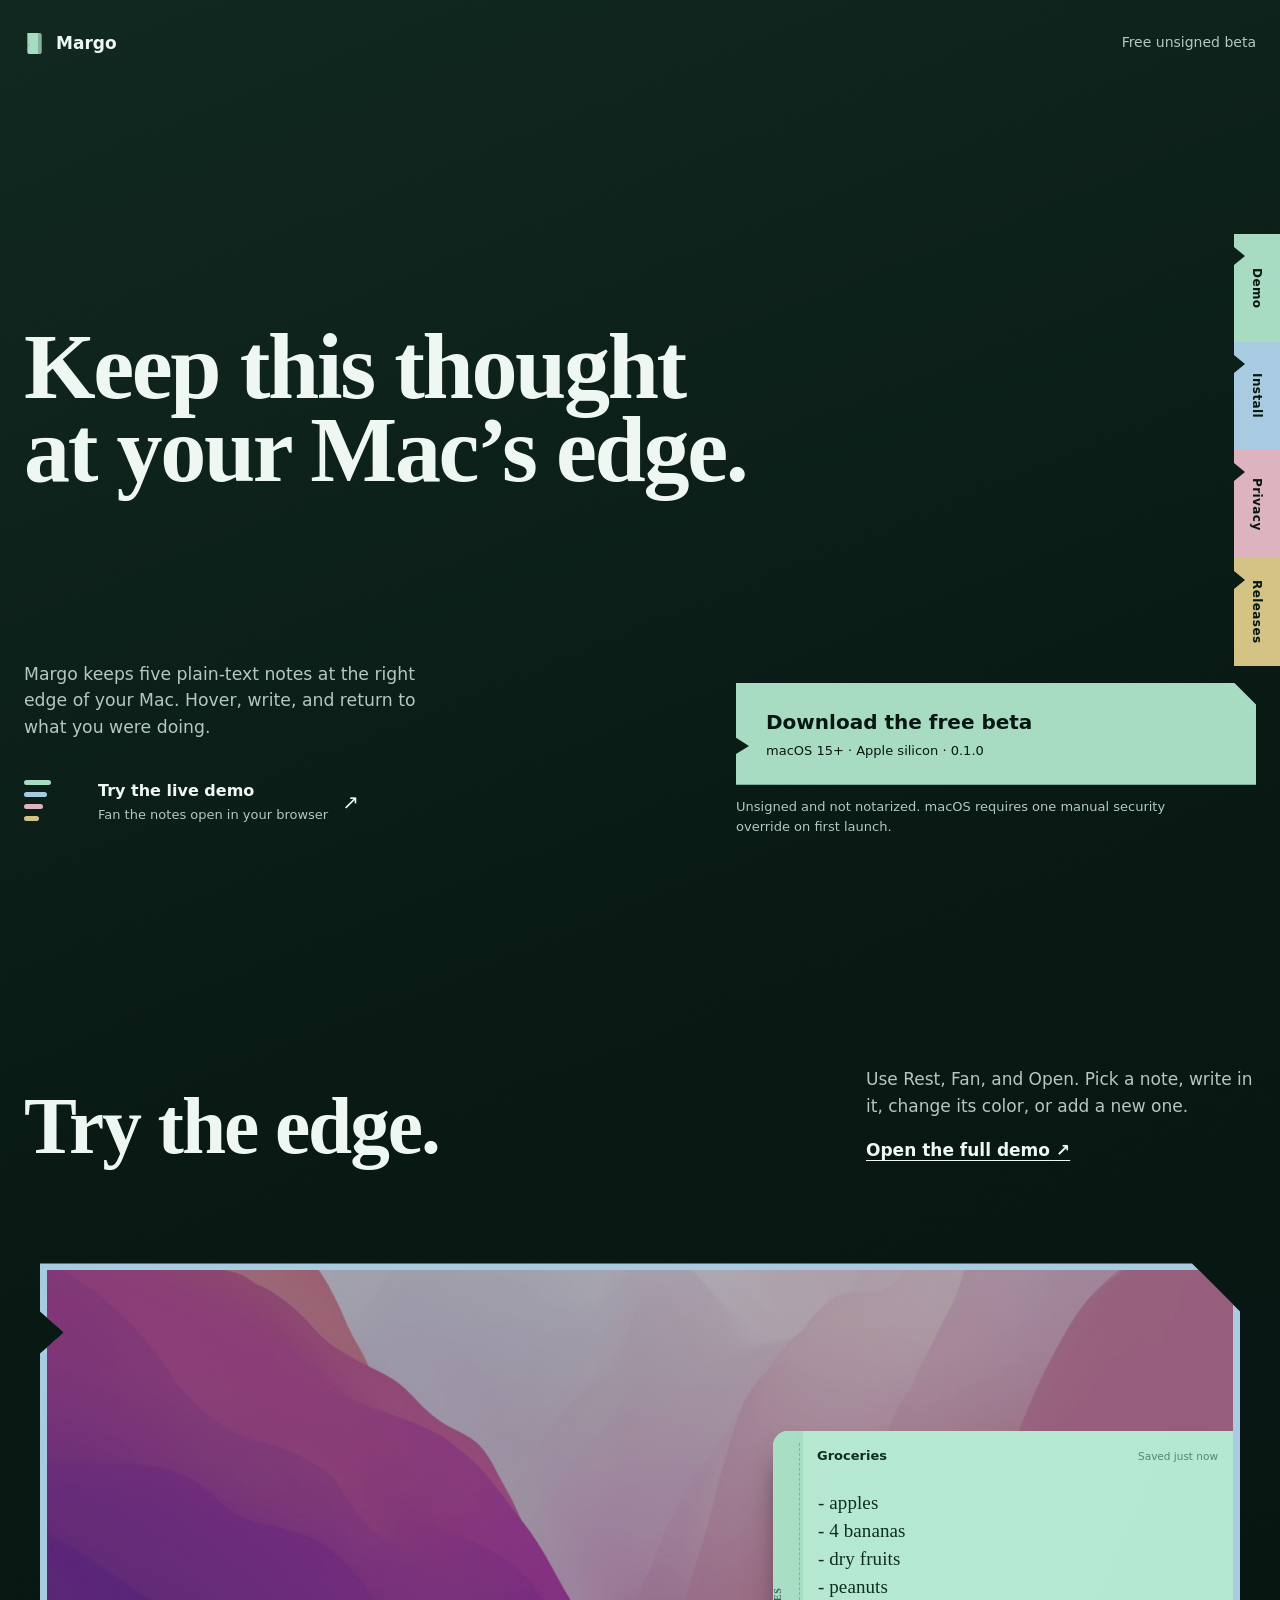
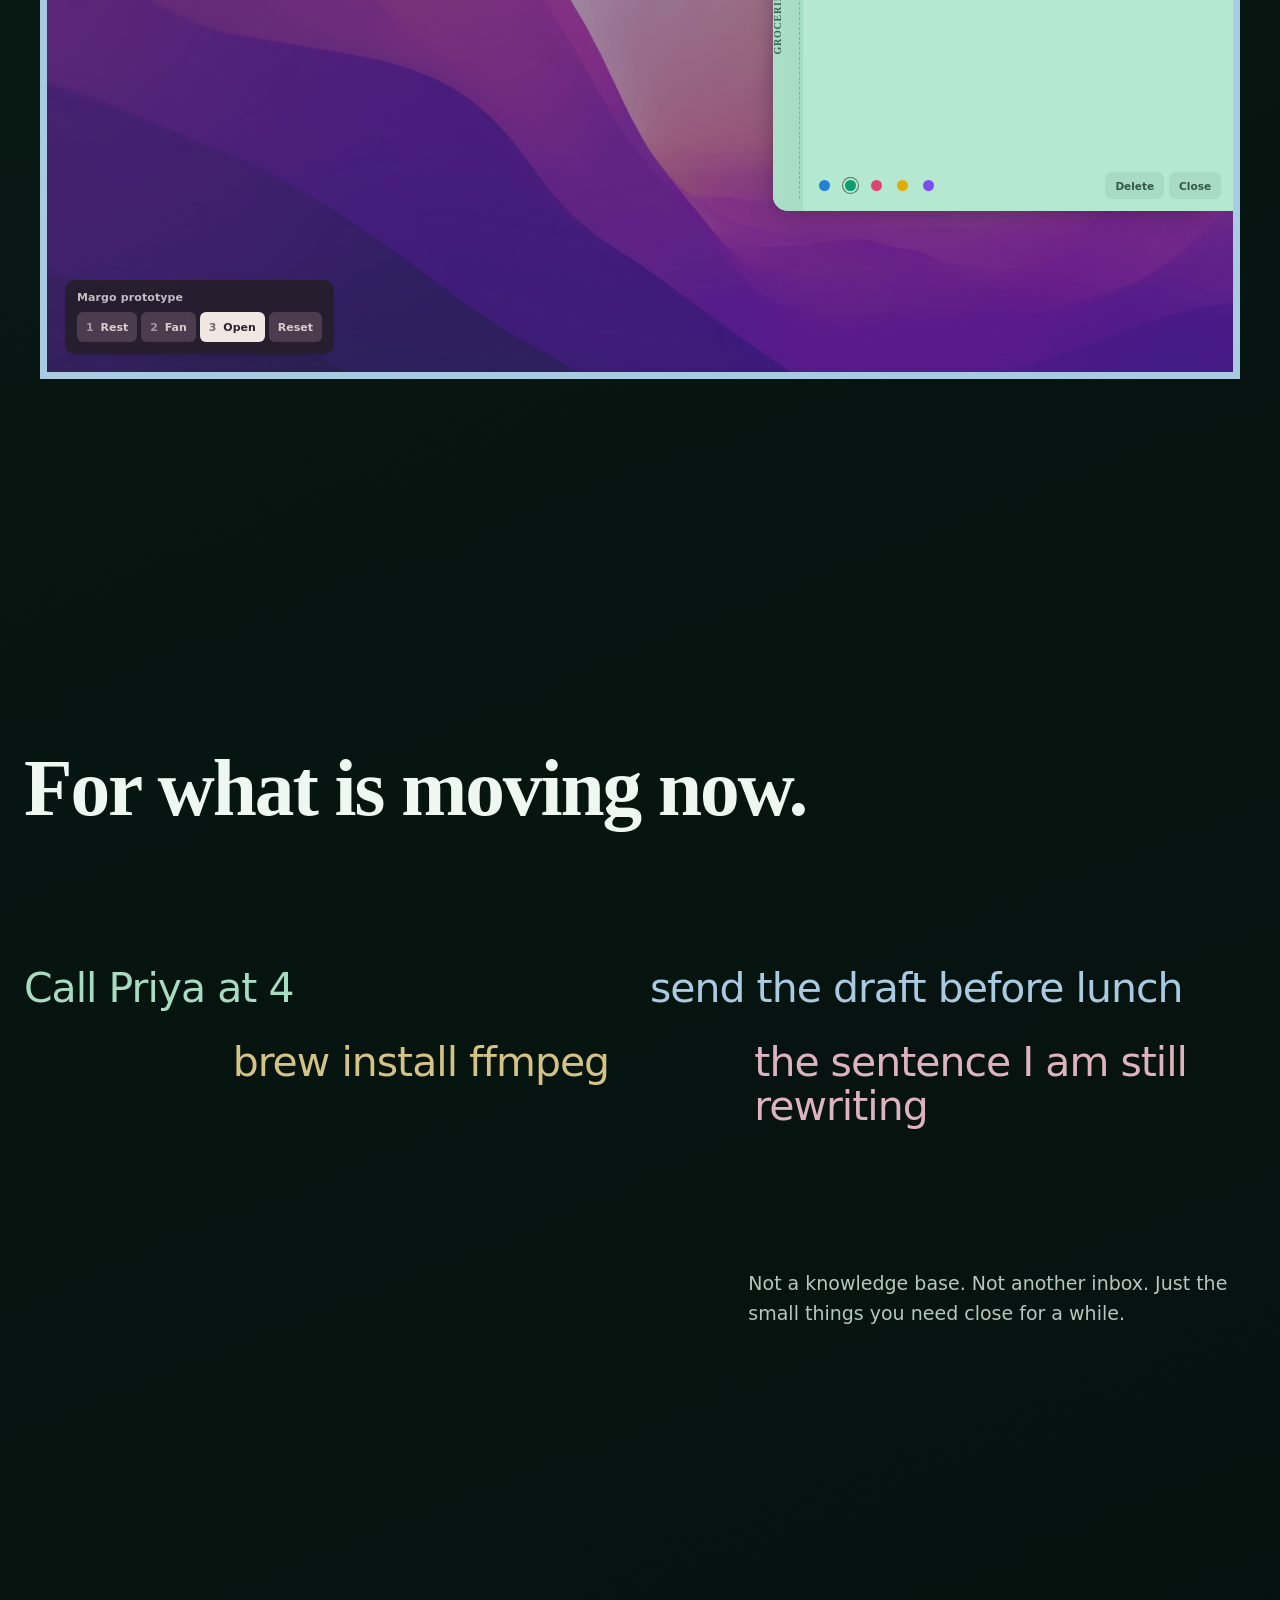
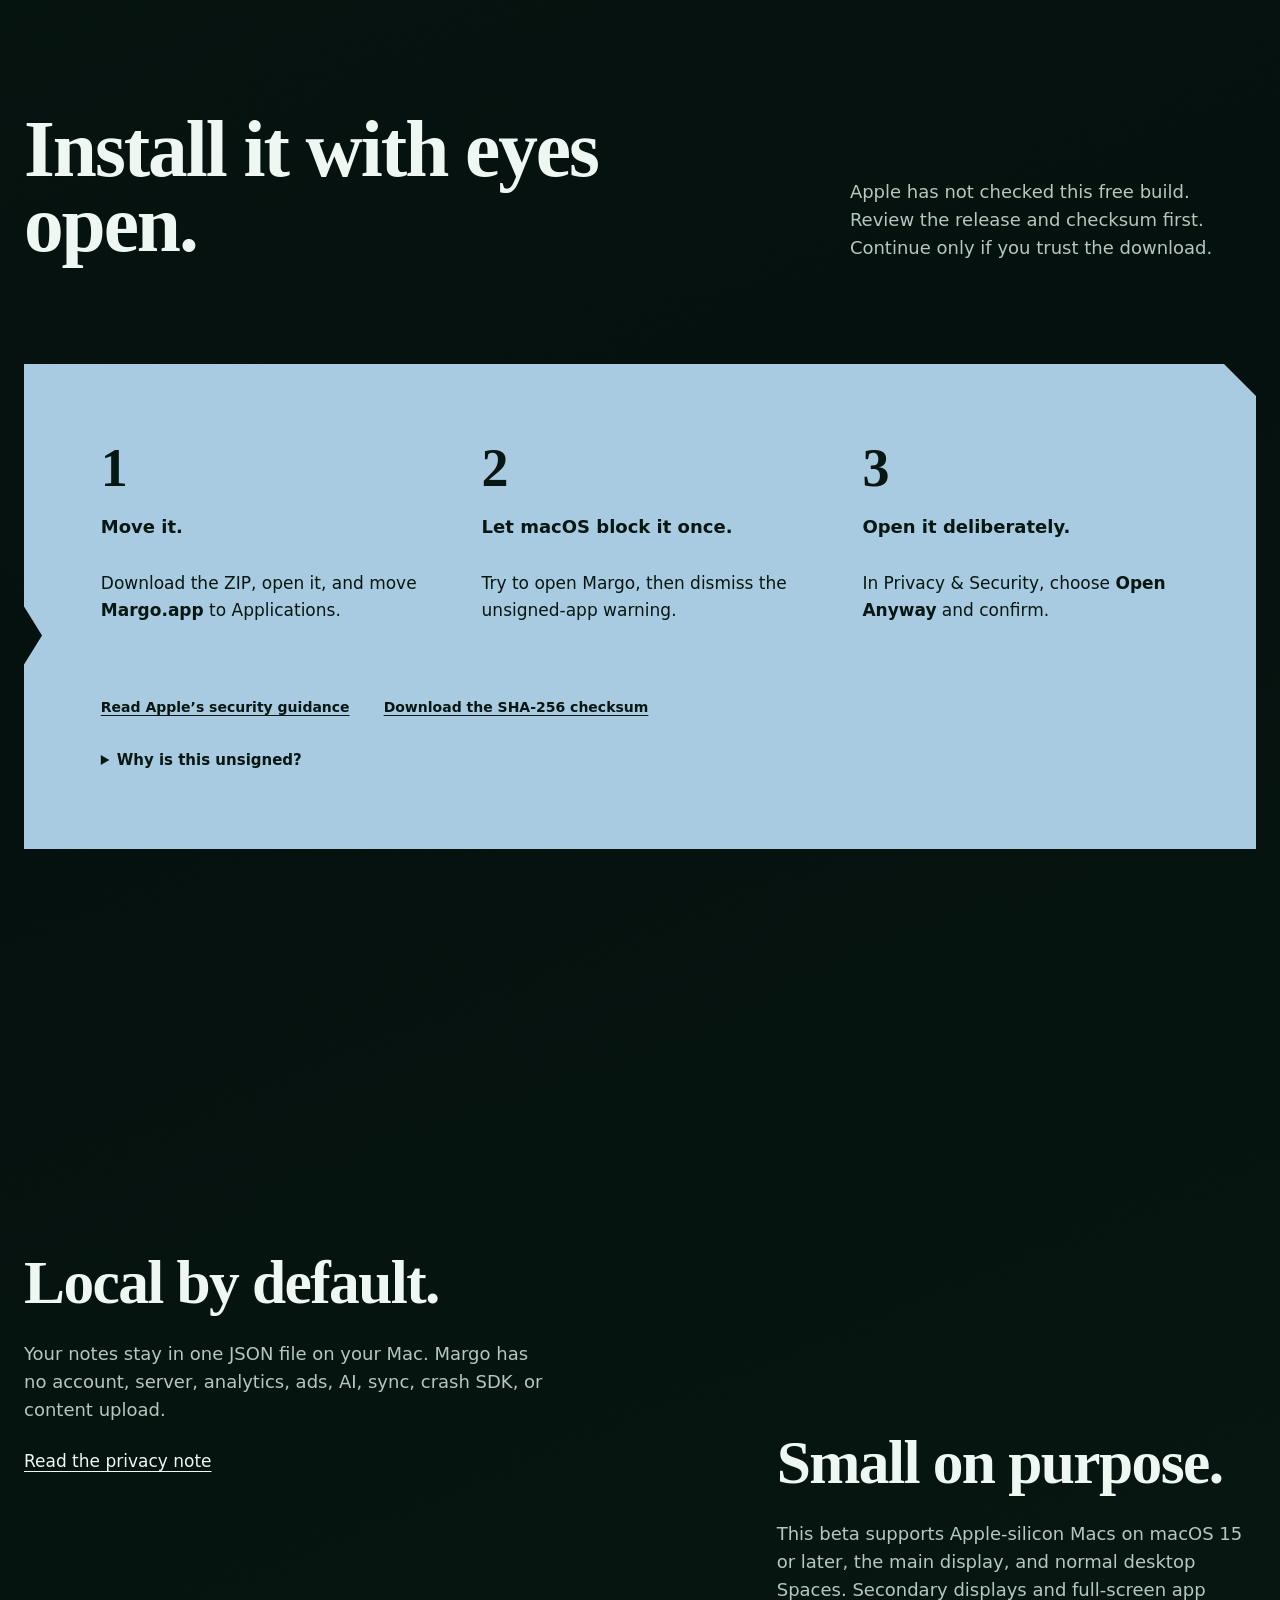
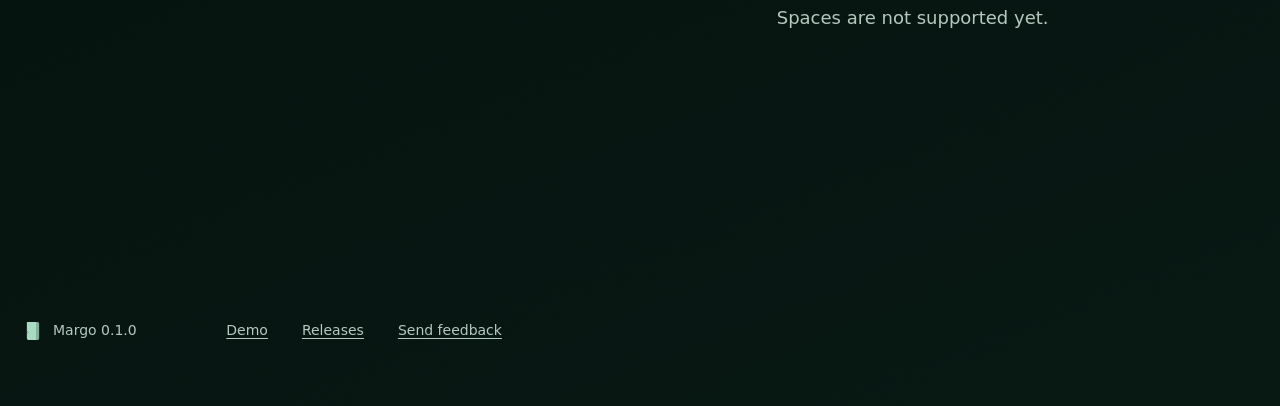
==== commit 14c2e637: "docs: align the site with release requirements" ====
--- a/docs/index.html
+++ b/docs/index.html
@@ -54,7 +54,7 @@
           <div class="download-group">
             <a class="download-sheet" href="https://github.com/incmak/margo-releases/releases/download/v0.1.0/Margo-0.1.0.zip" aria-describedby="unsigned-warning">
               <span class="download-label">Download the free beta</span>
-              <span class="download-meta">macOS 13+ · Apple silicon &amp; Intel · 0.1.0</span>
+              <span class="download-meta">macOS 15+ · Apple silicon · 0.1.0</span>
             </a>
             <p id="unsigned-warning">Unsigned and not notarized. macOS requires one manual security override on first launch.</p>
           </div>
@@ -132,7 +132,7 @@
 
         <article>
           <h2>Small on purpose.</h2>
-          <p>This beta supports macOS 13 or later, Apple silicon and Intel, the main display, and normal desktop Spaces. Secondary displays and full-screen app Spaces are not supported yet.</p>
+          <p>This beta supports Apple-silicon Macs on macOS 15 or later, the main display, and normal desktop Spaces. Secondary displays and full-screen app Spaces are not supported yet.</p>
         </article>
       </section>
     </main>
--- a/docs/styles.css
+++ b/docs/styles.css
@@ -429,7 +429,7 @@
 }
 
 .demo-frame {
-  width: min(calc(100% - 48px), 1500px);
+  width: min(calc(100% - 80px), 1500px);
   margin: clamp(56px, 8vw, 100px) auto 0;
   padding: 7px;
   overflow: hidden;
@@ -697,6 +697,10 @@
 }
 
 @media (max-width: 980px) {
+  .demo-frame {
+    width: min(calc(100% - 48px), 1500px);
+  }
+
   .edge-nav {
     position: relative;
     top: auto;
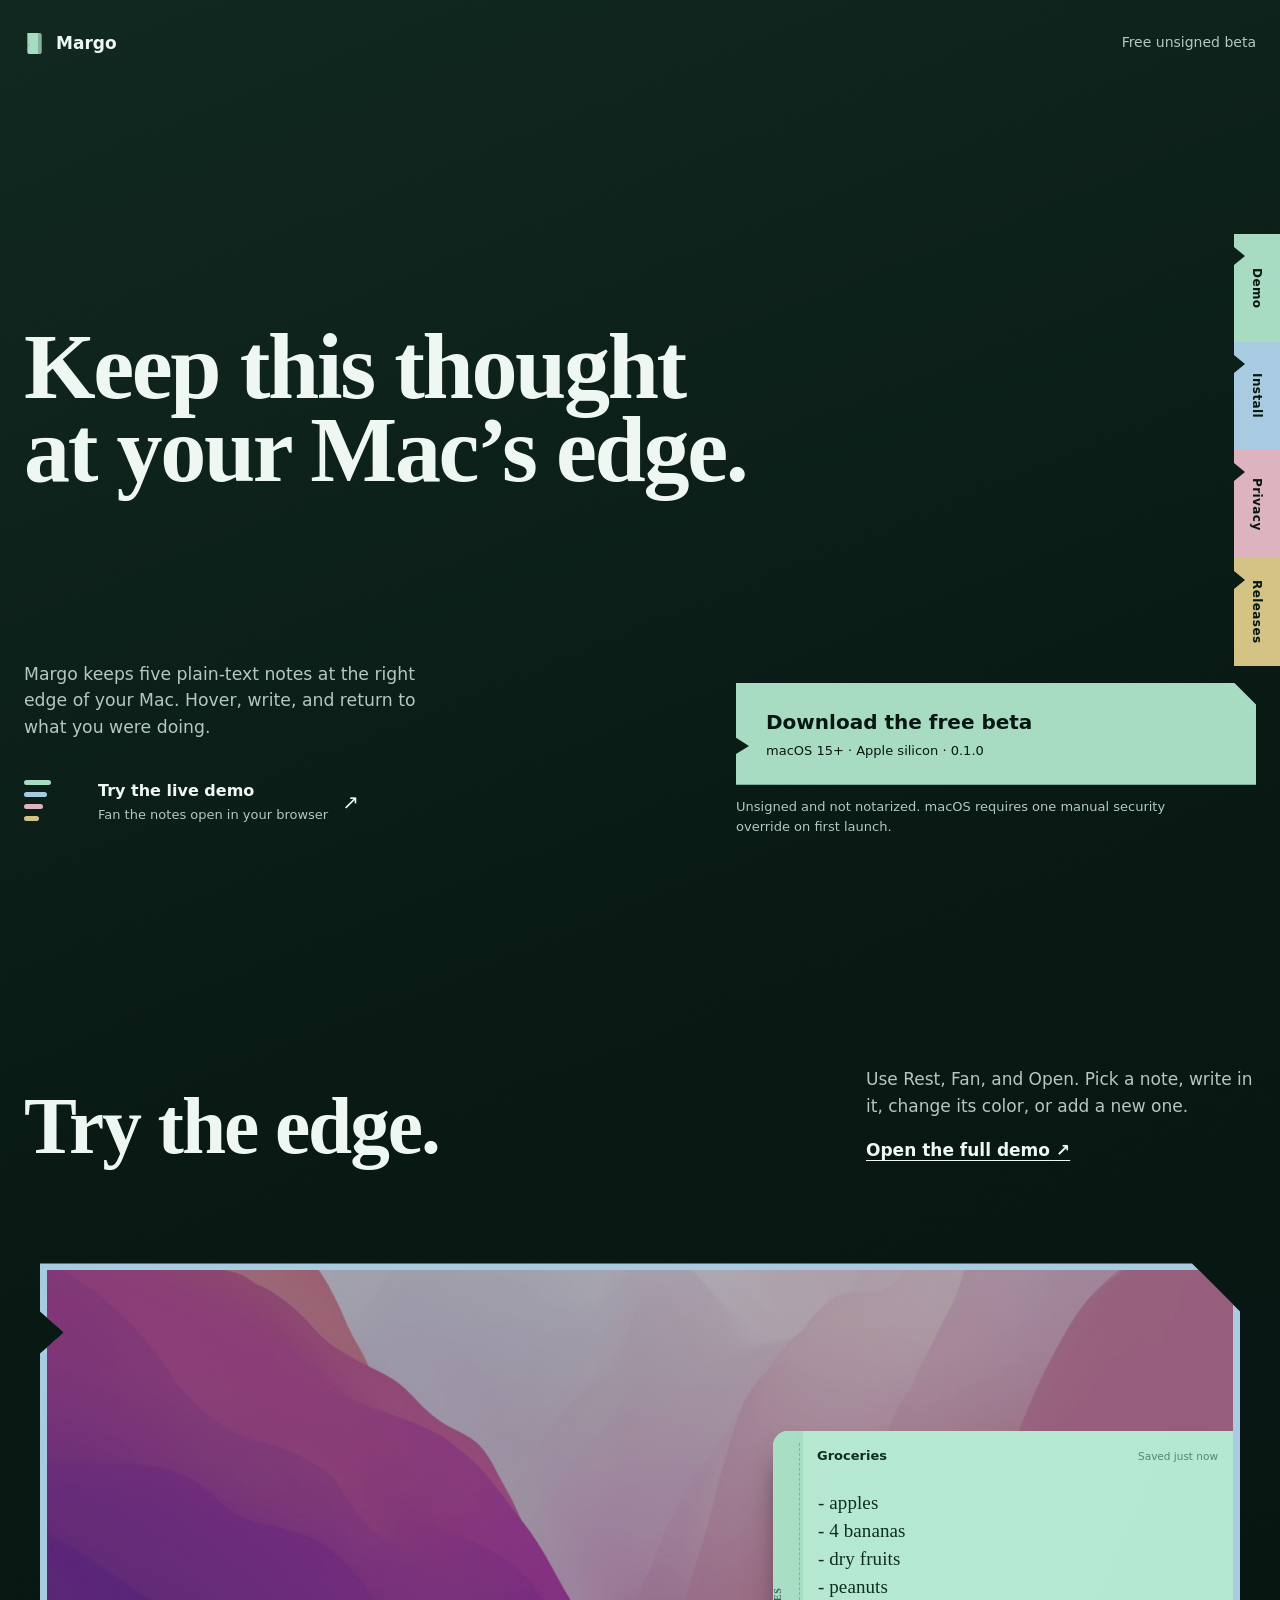
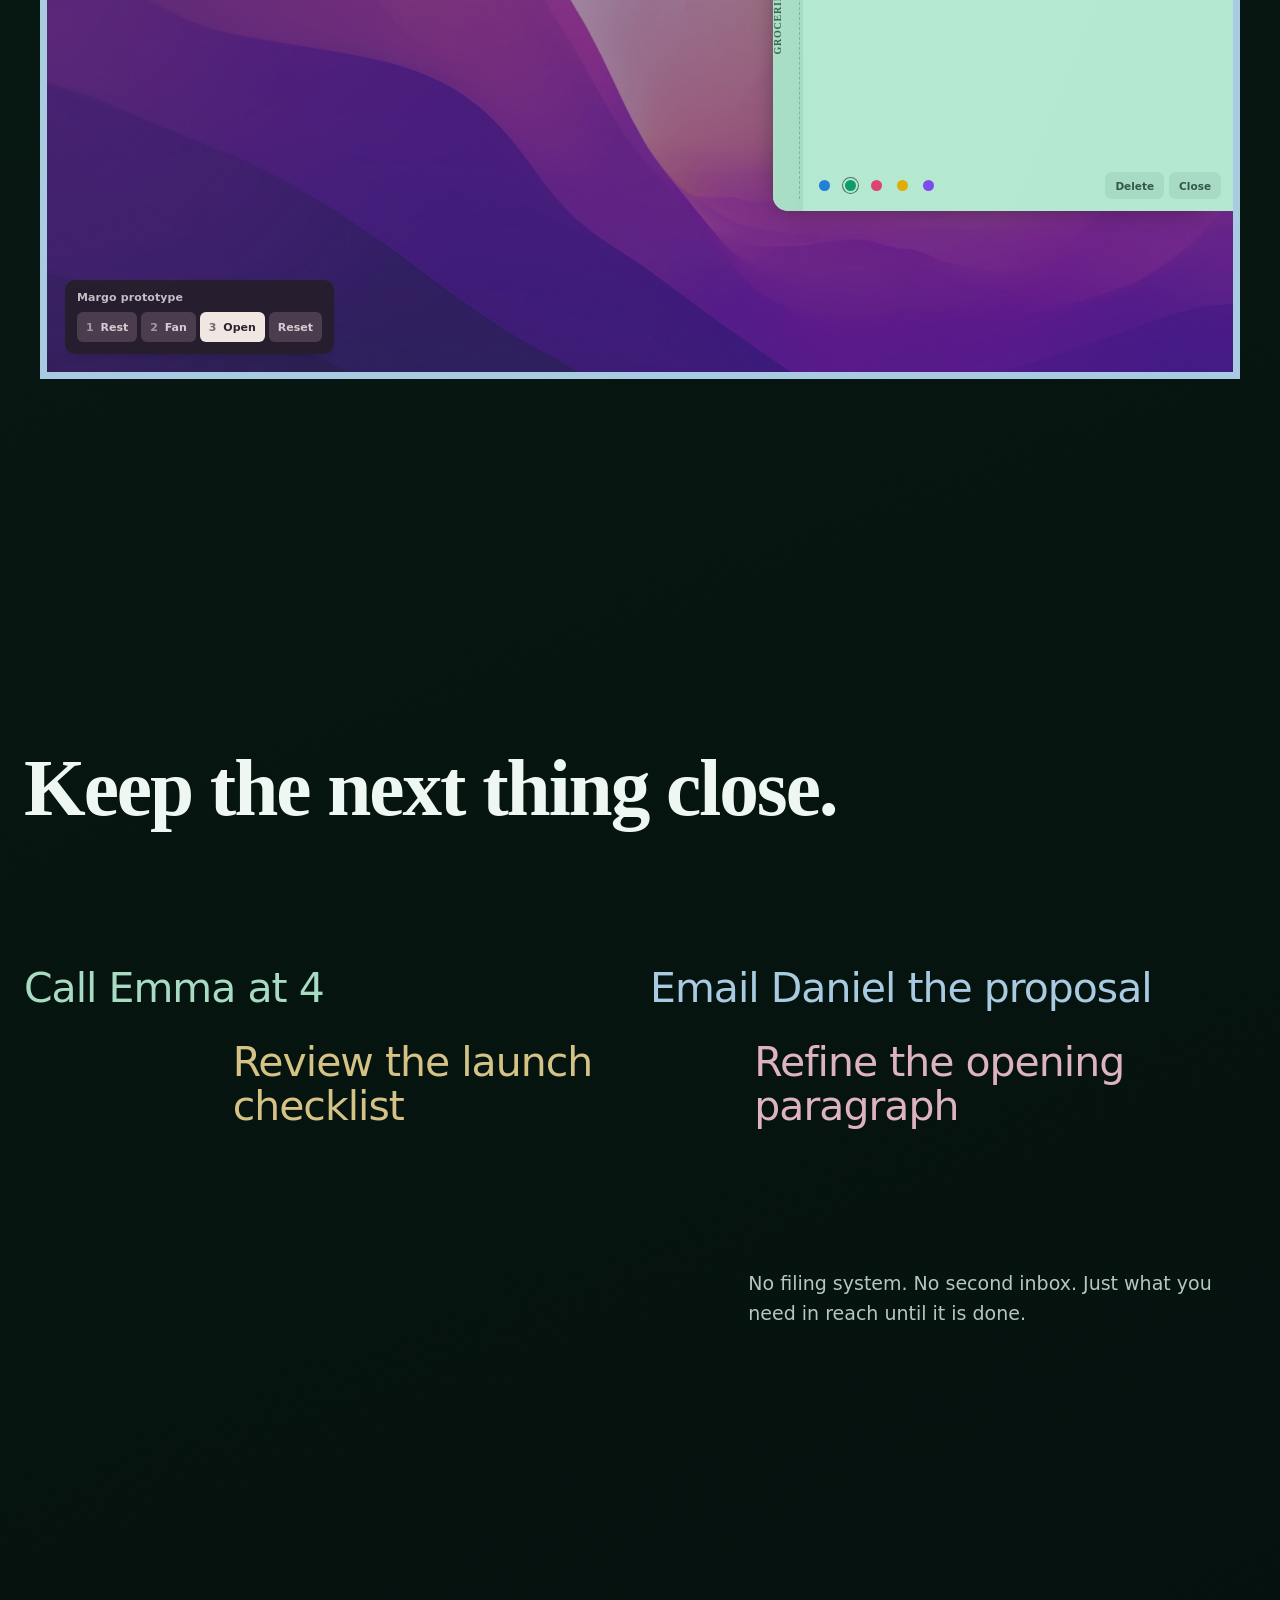
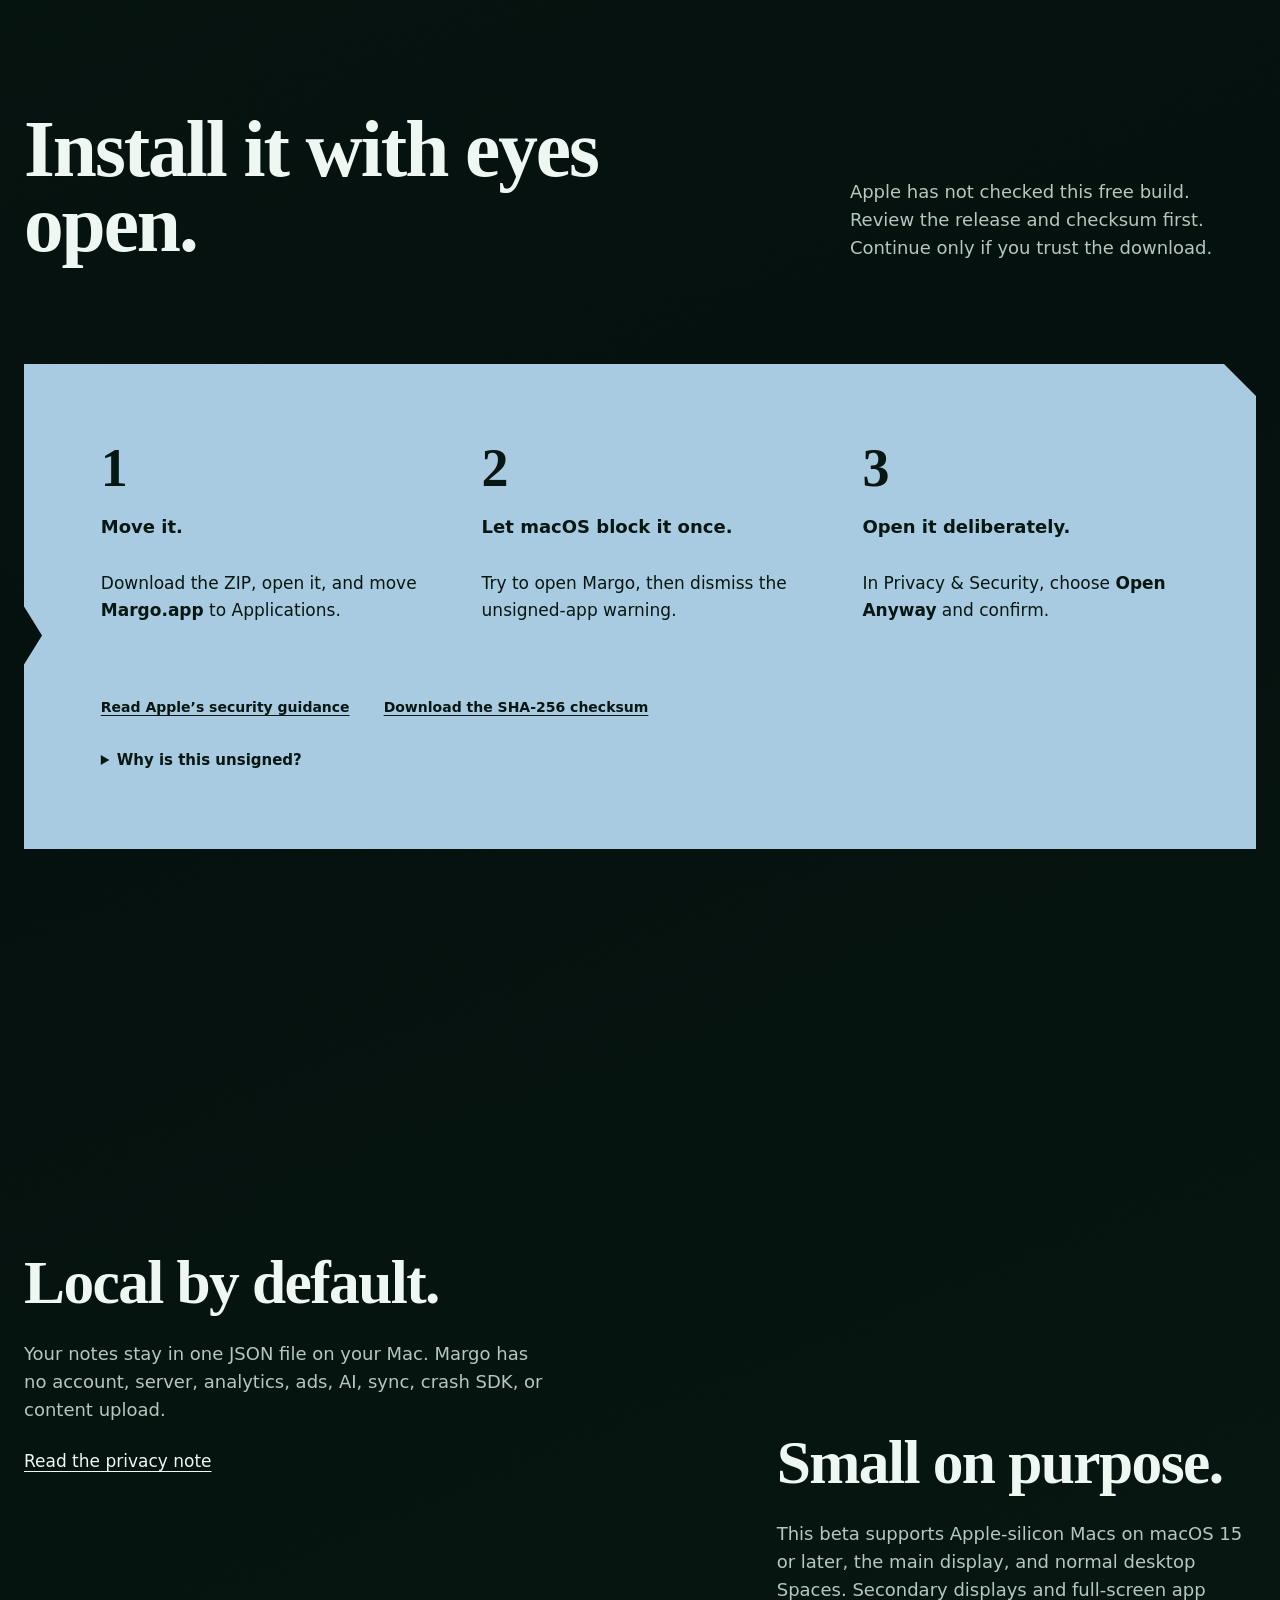
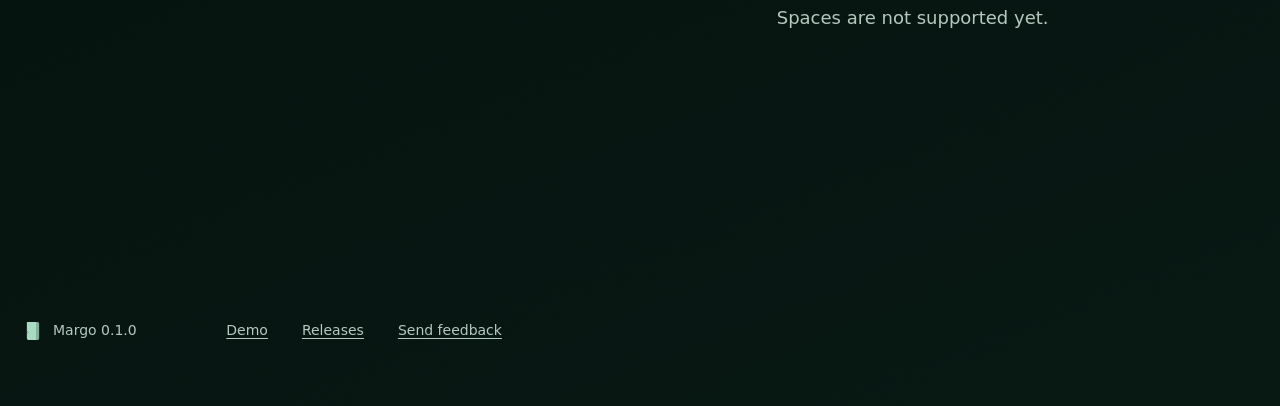
==== commit 2bf9be72: "docs: refine the thought examples" ====
--- a/docs/index.html
+++ b/docs/index.html
@@ -7,7 +7,7 @@
   <meta name="theme-color" content="#071712">
   <title>Margo for Mac</title>
   <link rel="icon" href="assets/MargoMark.svg" type="image/svg+xml">
-  <link rel="stylesheet" href="styles.css">
+  <link rel="stylesheet" href="styles.css?v=edge-canvas-2">
 </head>
 <body>
   <a class="skip-link" href="#main">Skip to content</a>
@@ -79,14 +79,14 @@
       </section>
 
       <section class="thought-field" aria-labelledby="thoughts-title">
-        <h2 id="thoughts-title">For what is moving now.</h2>
+        <h2 id="thoughts-title">Keep the next thing close.</h2>
         <ul class="thought-stream" aria-label="Example margin notes">
-          <li>Call Priya at 4</li>
-          <li>send the draft before lunch</li>
-          <li>brew install ffmpeg</li>
-          <li>the sentence I am still rewriting</li>
+          <li>Call Emma at 4</li>
+          <li>Email Daniel the proposal</li>
+          <li>Review the launch checklist</li>
+          <li>Refine the opening paragraph</li>
         </ul>
-        <p>Not a knowledge base. Not another inbox. Just the small things you need close for a while.</p>
+        <p>No filing system. No second inbox. Just what you need in reach until it is done.</p>
       </section>
 
       <section class="install" id="install" aria-labelledby="install-title">
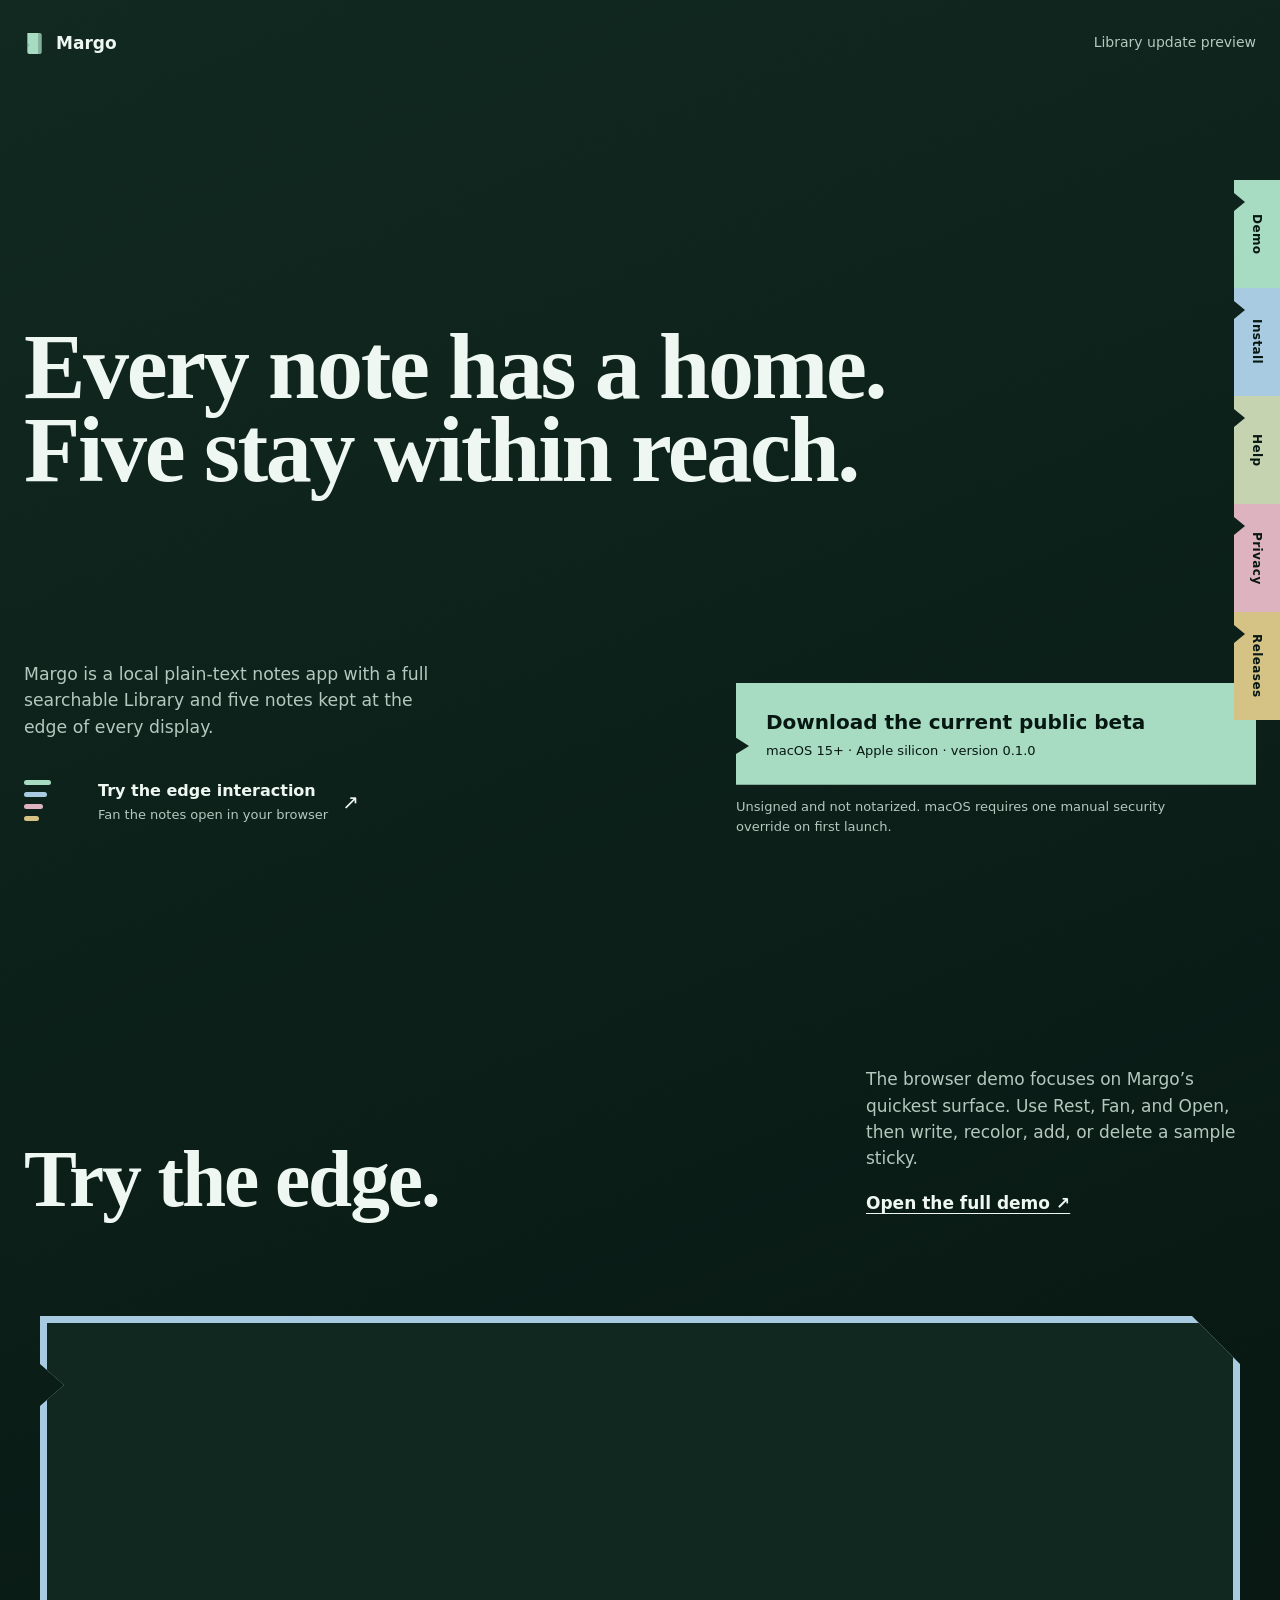
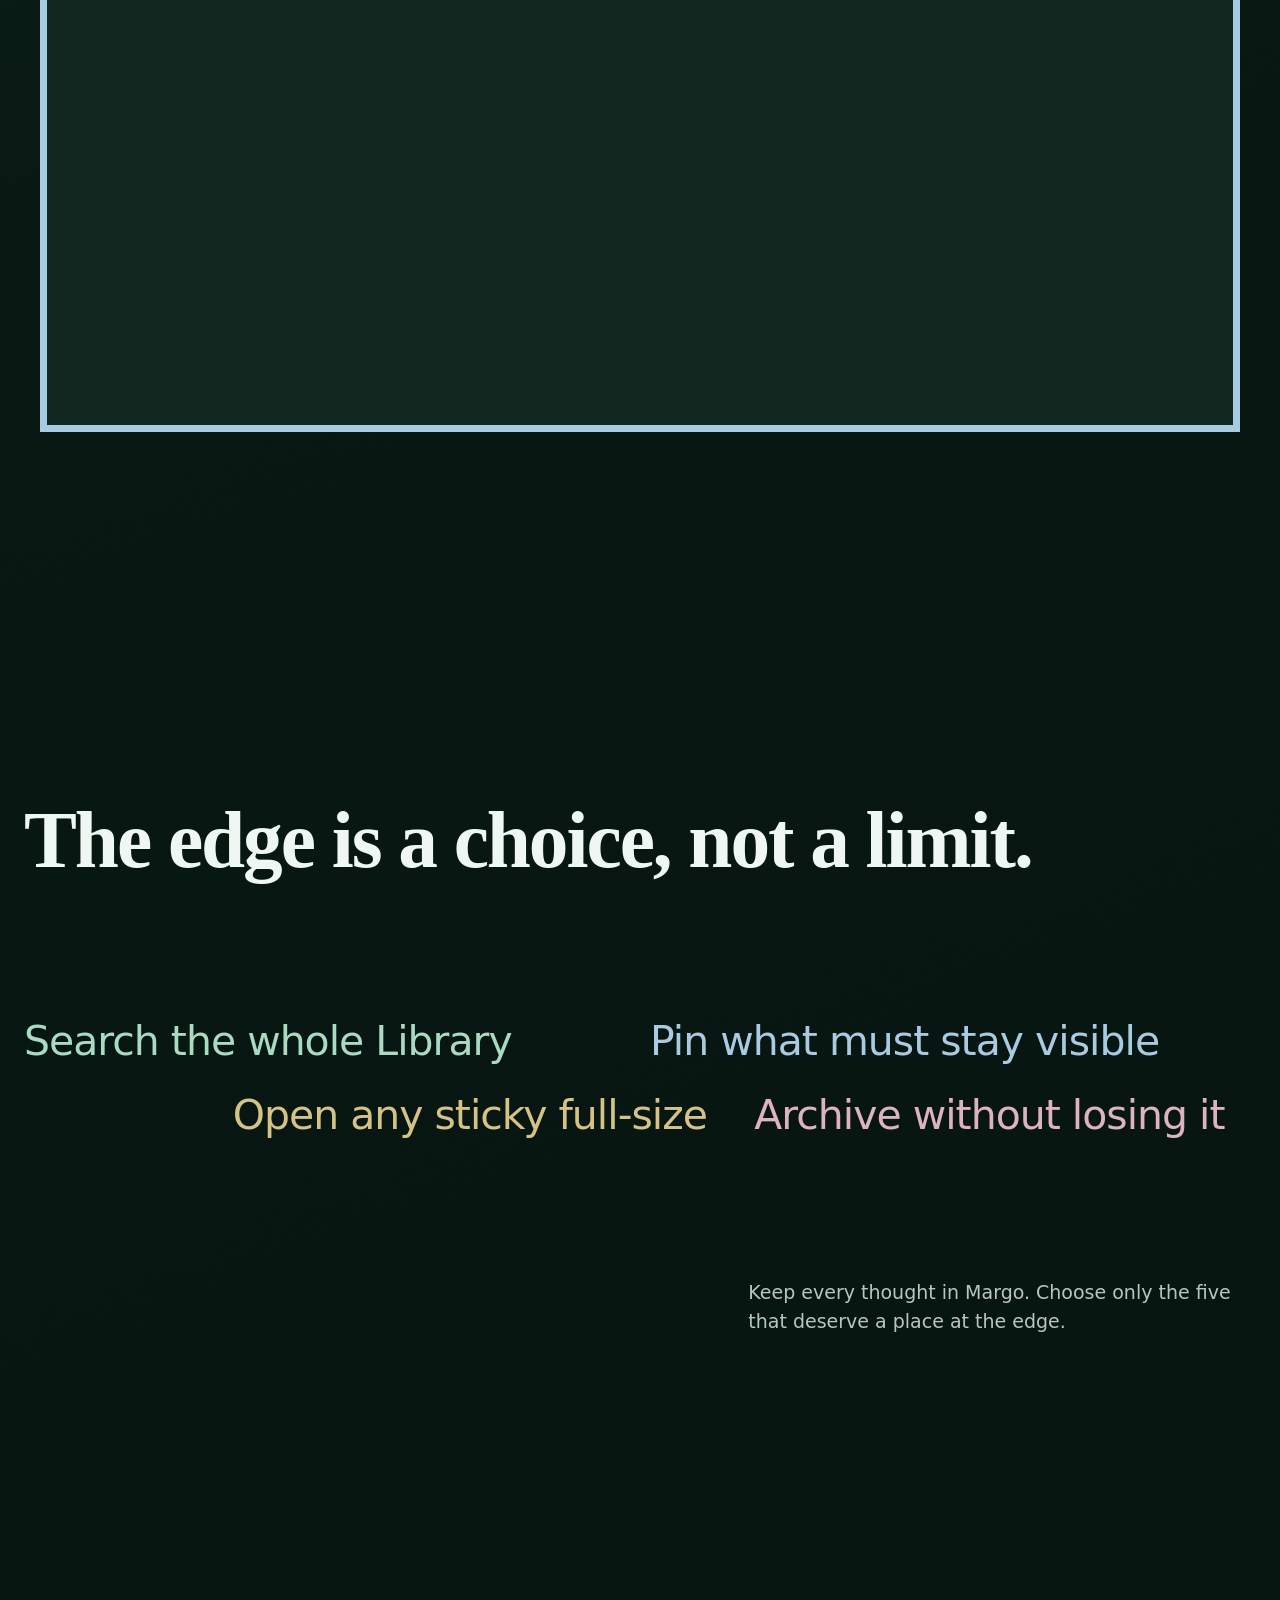
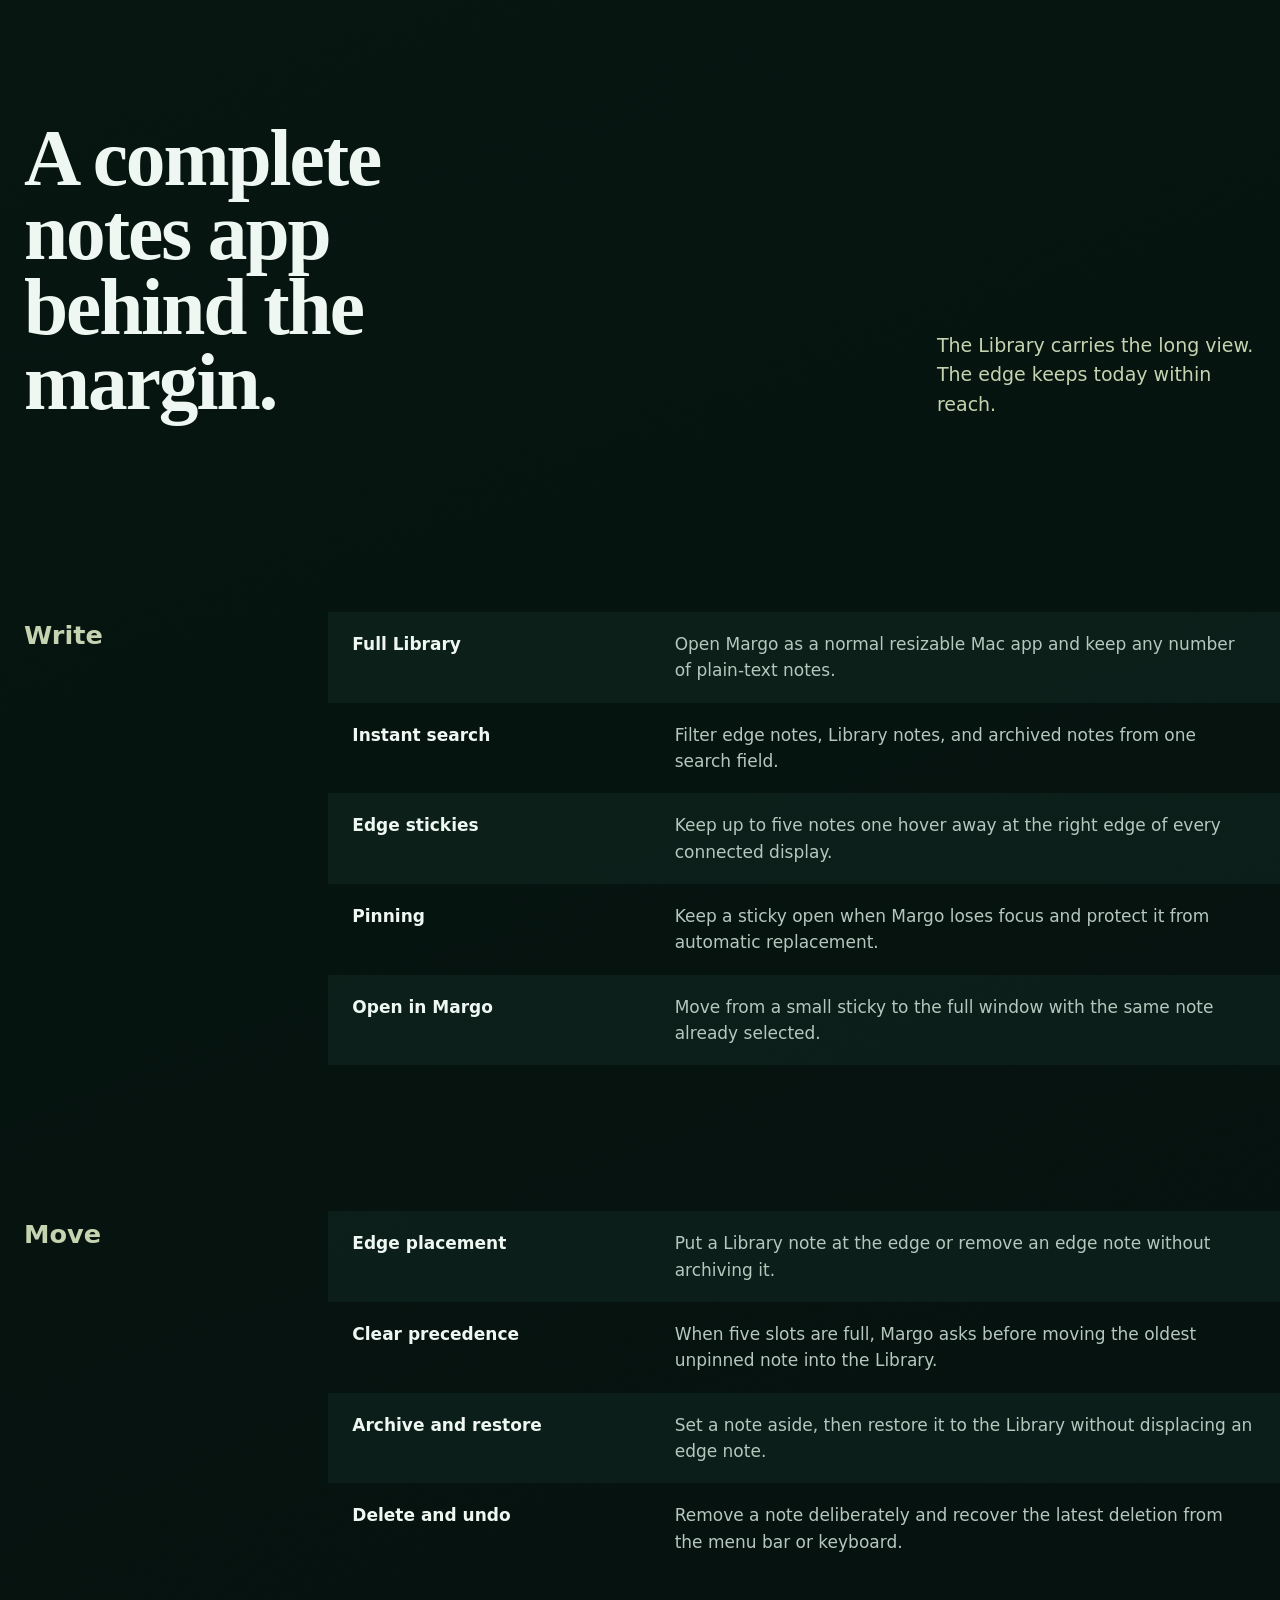
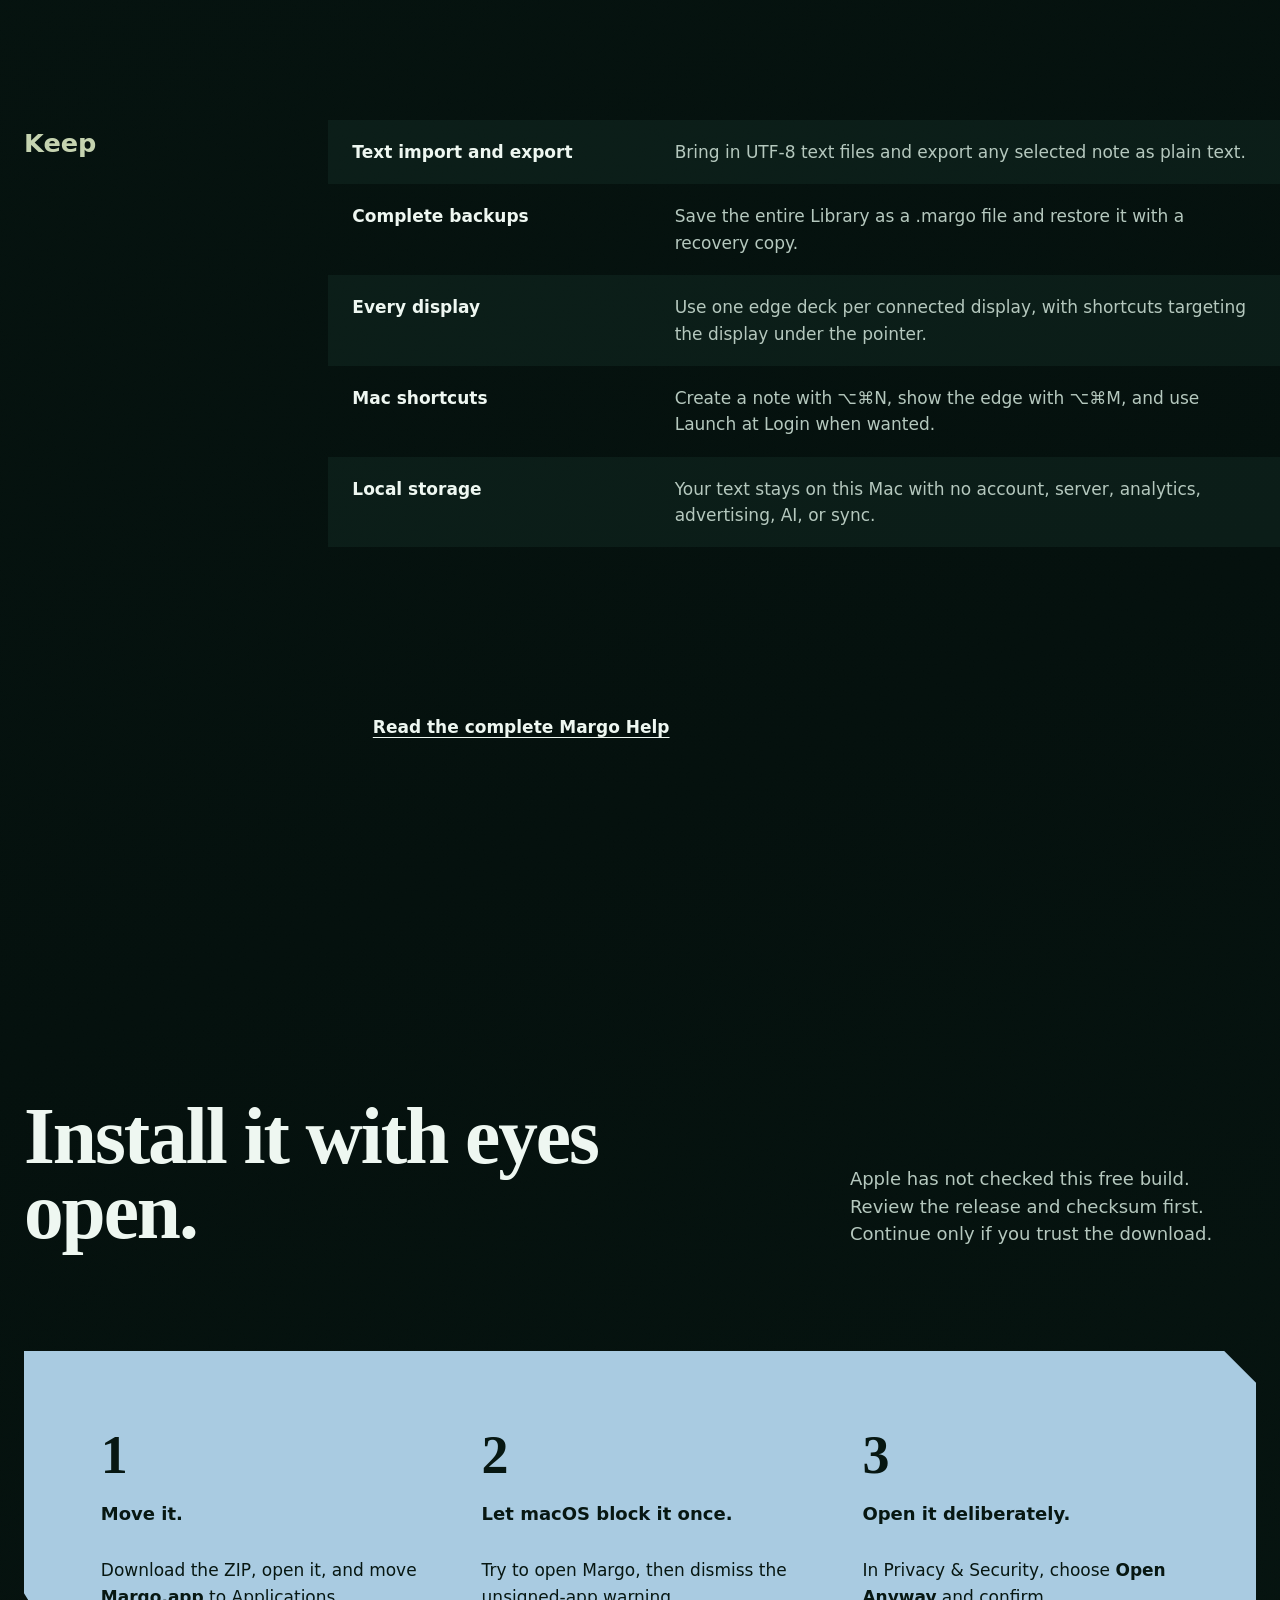
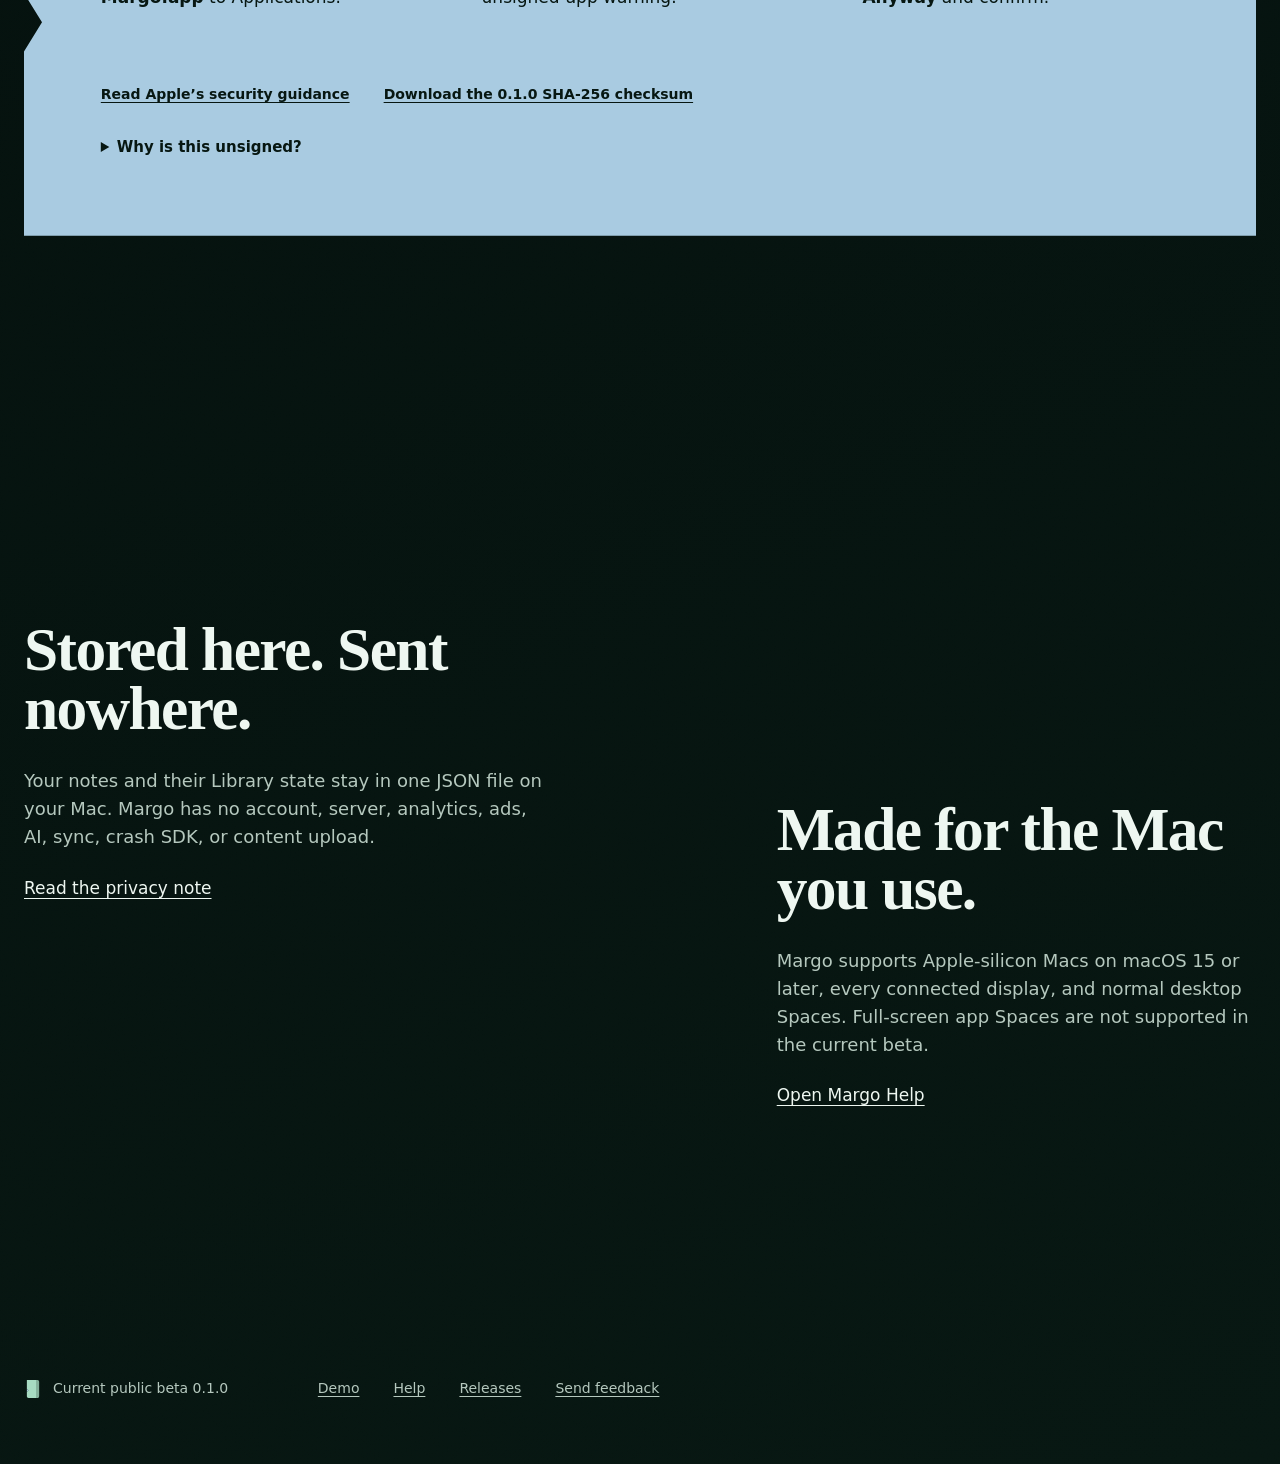
==== commit 1456fd9d: "docs: publish the complete Margo workflow" ====
--- a/docs/index.html
+++ b/docs/index.html
@@ -3,11 +3,11 @@
 <head>
   <meta charset="utf-8">
   <meta name="viewport" content="width=device-width, initial-scale=1">
-  <meta name="description" content="Margo is a tiny plain-text companion that keeps five local notes at the edge of your Mac.">
+  <meta name="description" content="Margo is a local plain-text notes app with an unlimited Library and five notes kept at the edge of every Mac display.">
   <meta name="theme-color" content="#071712">
-  <title>Margo for Mac</title>
+  <title>Margo: Local notes for Mac</title>
   <link rel="icon" href="assets/MargoMark.svg" type="image/svg+xml">
-  <link rel="stylesheet" href="styles.css?v=edge-canvas-2">
+  <link rel="stylesheet" href="styles.css?v=edge-library-1">
 </head>
 <body>
   <a class="skip-link" href="#main">Skip to content</a>
@@ -18,33 +18,34 @@
         <img src="assets/MargoMark.svg" alt="">
         <span>Margo</span>
       </a>
-      <p class="build-state">Free unsigned beta</p>
+      <p class="build-state">Library update preview</p>
     </header>
 
     <nav class="edge-nav" aria-label="Page shortcuts">
-      <a class="edge-tab edge-tab-demo" href="demo/"><span>Demo</span></a>
+      <a class="edge-tab edge-tab-demo" href="https://incmak.github.io/margo-releases/demo/"><span>Demo</span></a>
       <a class="edge-tab edge-tab-install" href="#install"><span>Install</span></a>
-      <a class="edge-tab edge-tab-privacy" href="#privacy"><span>Privacy</span></a>
+      <a class="edge-tab edge-tab-help" href="help.html"><span>Help</span></a>
+      <a class="edge-tab edge-tab-privacy" href="privacy.html"><span>Privacy</span></a>
       <a class="edge-tab edge-tab-releases" href="https://github.com/incmak/margo-releases/releases"><span>Releases</span></a>
     </nav>
 
     <main id="main">
       <section class="opening" aria-labelledby="opening-title">
         <h1 id="opening-title">
-          <span class="title-wide">Keep this thought</span>
-          <span class="title-wide">at your Mac’s edge.</span>
-          <span class="title-compact">Notes at your<br>Mac’s edge.</span>
+          <span class="title-wide">Every note has a home.</span>
+          <span class="title-wide">Five stay within reach.</span>
+          <span class="title-compact">Every note.<br>Five at the edge.</span>
         </h1>
 
         <div class="opening-lower">
           <div class="opening-copy">
-            <p>Margo keeps five plain-text notes at the right edge of your Mac. Hover, write, and return to what you were doing.</p>
-            <a class="demo-callout" href="demo/">
+            <p>Margo is a local plain-text notes app with a full searchable Library and five notes kept at the edge of every display.</p>
+            <a class="demo-callout" href="https://incmak.github.io/margo-releases/demo/">
               <span class="demo-rails" aria-hidden="true">
                 <i></i><i></i><i></i><i></i>
               </span>
               <span class="demo-callout-copy">
-                <strong>Try the live demo</strong>
+                <strong>Try the edge interaction</strong>
                 <small>Fan the notes open in your browser</small>
               </span>
               <span class="outward-arrow" aria-hidden="true">↗</span>
@@ -53,8 +54,8 @@
 
           <div class="download-group">
             <a class="download-sheet" href="https://github.com/incmak/margo-releases/releases/download/v0.1.0/Margo-0.1.0.zip" aria-describedby="unsigned-warning">
-              <span class="download-label">Download the free beta</span>
-              <span class="download-meta">macOS 15+ · Apple silicon · 0.1.0</span>
+              <span class="download-label">Download the current public beta</span>
+              <span class="download-meta">macOS 15+ · Apple silicon · version 0.1.0</span>
             </a>
             <p id="unsigned-warning">Unsigned and not notarized. macOS requires one manual security override on first launch.</p>
           </div>
@@ -65,28 +66,111 @@
         <div class="demo-stage-copy">
           <h2 id="demo-title">Try the edge.</h2>
           <div>
-            <p>Use Rest, Fan, and Open. Pick a note, write in it, change its color, or add a new one.</p>
-            <a href="demo/">Open the full demo <span aria-hidden="true">↗</span></a>
+            <p>The browser demo focuses on Margo’s quickest surface. Use Rest, Fan, and Open, then write, recolor, add, or delete a sample sticky.</p>
+            <a href="https://incmak.github.io/margo-releases/demo/">Open the full demo <span aria-hidden="true">↗</span></a>
           </div>
         </div>
         <div class="demo-frame">
           <iframe
-            src="demo/?state=open"
-            title="Interactive Margo browser demo"
+            src="https://incmak.github.io/margo-releases/demo/?state=open"
+            title="Interactive Margo edge-note demo"
             loading="lazy"
           ></iframe>
         </div>
       </section>
 
-      <section class="thought-field" aria-labelledby="thoughts-title">
-        <h2 id="thoughts-title">Keep the next thing close.</h2>
-        <ul class="thought-stream" aria-label="Example margin notes">
-          <li>Call Emma at 4</li>
-          <li>Email Daniel the proposal</li>
-          <li>Review the launch checklist</li>
-          <li>Refine the opening paragraph</li>
+      <section class="capability-field" aria-labelledby="capability-title">
+        <h2 id="capability-title">The edge is a choice, not a limit.</h2>
+        <ul class="capability-stream" aria-label="Ways to work with Margo">
+          <li>Search the whole Library</li>
+          <li>Pin what must stay visible</li>
+          <li>Open any sticky full-size</li>
+          <li>Archive without losing it</li>
         </ul>
-        <p>No filing system. No second inbox. Just what you need in reach until it is done.</p>
+        <p>Keep every thought in Margo. Choose only the five that deserve a place at the edge.</p>
+      </section>
+
+      <section class="feature-index" aria-labelledby="feature-title">
+        <header class="feature-index-intro">
+          <h2 id="feature-title">A complete notes app behind the margin.</h2>
+          <p>The Library carries the long view. The edge keeps today within reach.</p>
+        </header>
+
+        <section class="feature-group" aria-labelledby="write-title">
+          <h3 id="write-title">Write</h3>
+          <dl>
+            <div class="feature-row">
+              <dt>Full Library</dt>
+              <dd>Open Margo as a normal resizable Mac app and keep any number of plain-text notes.</dd>
+            </div>
+            <div class="feature-row">
+              <dt>Instant search</dt>
+              <dd>Filter edge notes, Library notes, and archived notes from one search field.</dd>
+            </div>
+            <div class="feature-row">
+              <dt>Edge stickies</dt>
+              <dd>Keep up to five notes one hover away at the right edge of every connected display.</dd>
+            </div>
+            <div class="feature-row">
+              <dt>Pinning</dt>
+              <dd>Keep a sticky open when Margo loses focus and protect it from automatic replacement.</dd>
+            </div>
+            <div class="feature-row">
+              <dt>Open in Margo</dt>
+              <dd>Move from a small sticky to the full window with the same note already selected.</dd>
+            </div>
+          </dl>
+        </section>
+
+        <section class="feature-group" aria-labelledby="move-title">
+          <h3 id="move-title">Move</h3>
+          <dl>
+            <div class="feature-row">
+              <dt>Edge placement</dt>
+              <dd>Put a Library note at the edge or remove an edge note without archiving it.</dd>
+            </div>
+            <div class="feature-row">
+              <dt>Clear precedence</dt>
+              <dd>When five slots are full, Margo asks before moving the oldest unpinned note into the Library.</dd>
+            </div>
+            <div class="feature-row">
+              <dt>Archive and restore</dt>
+              <dd>Set a note aside, then restore it to the Library without displacing an edge note.</dd>
+            </div>
+            <div class="feature-row">
+              <dt>Delete and undo</dt>
+              <dd>Remove a note deliberately and recover the latest deletion from the menu bar or keyboard.</dd>
+            </div>
+          </dl>
+        </section>
+
+        <section class="feature-group" aria-labelledby="keep-title">
+          <h3 id="keep-title">Keep</h3>
+          <dl>
+            <div class="feature-row">
+              <dt>Text import and export</dt>
+              <dd>Bring in UTF-8 text files and export any selected note as plain text.</dd>
+            </div>
+            <div class="feature-row">
+              <dt>Complete backups</dt>
+              <dd>Save the entire Library as a .margo file and restore it with a recovery copy.</dd>
+            </div>
+            <div class="feature-row">
+              <dt>Every display</dt>
+              <dd>Use one edge deck per connected display, with shortcuts targeting the display under the pointer.</dd>
+            </div>
+            <div class="feature-row">
+              <dt>Mac shortcuts</dt>
+              <dd>Create a note with ⌥⌘N, show the edge with ⌥⌘M, and use Launch at Login when wanted.</dd>
+            </div>
+            <div class="feature-row">
+              <dt>Local storage</dt>
+              <dd>Your text stays on this Mac with no account, server, analytics, advertising, AI, or sync.</dd>
+            </div>
+          </dl>
+        </section>
+
+        <p class="feature-help-link"><a href="help.html">Read the complete Margo Help</a></p>
       </section>
 
       <section class="install" id="install" aria-labelledby="install-title">
@@ -113,7 +197,7 @@
 
           <div class="install-links">
             <a href="https://support.apple.com/guide/mac-help/open-a-mac-app-from-an-unknown-developer-mh40616/mac">Read Apple’s security guidance</a>
-            <a href="https://github.com/incmak/margo-releases/releases/latest/download/Margo-0.1.0.zip.sha256">Download the SHA-256 checksum</a>
+            <a href="https://github.com/incmak/margo-releases/releases/latest/download/Margo-0.1.0.zip.sha256">Download the 0.1.0 SHA-256 checksum</a>
           </div>
 
           <details class="unsigned-details">
@@ -125,14 +209,15 @@
 
       <section class="ledger" aria-label="Product facts">
         <article id="privacy">
-          <h2>Local by default.</h2>
-          <p>Your notes stay in one JSON file on your Mac. Margo has no account, server, analytics, ads, AI, sync, crash SDK, or content upload.</p>
+          <h2>Stored here. Sent nowhere.</h2>
+          <p>Your notes and their Library state stay in one JSON file on your Mac. Margo has no account, server, analytics, ads, AI, sync, crash SDK, or content upload.</p>
           <a href="privacy.html">Read the privacy note</a>
         </article>
 
         <article>
-          <h2>Small on purpose.</h2>
-          <p>This beta supports Apple-silicon Macs on macOS 15 or later, the main display, and normal desktop Spaces. Secondary displays and full-screen app Spaces are not supported yet.</p>
+          <h2>Made for the Mac you use.</h2>
+          <p>Margo supports Apple-silicon Macs on macOS 15 or later, every connected display, and normal desktop Spaces. Full-screen app Spaces are not supported in the current beta.</p>
+          <a href="help.html">Open Margo Help</a>
         </article>
       </section>
     </main>
@@ -140,10 +225,11 @@
     <footer>
       <div class="footer-brand">
         <img src="assets/MargoMark.svg" alt="">
-        <span>Margo 0.1.0</span>
+        <span>Current public beta 0.1.0</span>
       </div>
       <nav aria-label="Footer navigation">
-        <a href="demo/">Demo</a>
+        <a href="https://incmak.github.io/margo-releases/demo/">Demo</a>
+        <a href="help.html">Help</a>
         <a href="https://github.com/incmak/margo-releases/releases">Releases</a>
         <a href="https://github.com/incmak/margo-releases/issues/new">Send feedback</a>
       </nav>
--- a/docs/styles.css
+++ b/docs/styles.css
@@ -7,6 +7,7 @@
   --muted: #b5c8be;
   --mint: #a7dbc2;
   --sky: #a9cbe1;
+  --sage: #c5d3b0;
   --rose: #ddb3bf;
   --ochre: #d5c285;
   --paper-ink: #071712;
@@ -92,11 +93,13 @@
 .mast,
 .opening,
 .demo-stage-copy,
-.thought-field,
+.capability-field,
+.feature-index,
 .install,
 .ledger,
 footer,
-.privacy-copy {
+.privacy-copy,
+.help-layout {
   width: min(calc(100% - 48px), var(--measure));
   margin-inline: auto;
 }
@@ -184,6 +187,10 @@
   background: var(--sky);
 }
 
+.edge-tab-help {
+  background: var(--sage);
+}
+
 .edge-tab-privacy {
   background: var(--rose);
 }
@@ -194,22 +201,27 @@
 
 .edge-nav:hover .edge-tab:nth-child(1),
 .edge-nav:focus-within .edge-tab:nth-child(1) {
-  inline-size: 164px;
+  inline-size: 176px;
 }
 
 .edge-nav:hover .edge-tab:nth-child(2),
 .edge-nav:focus-within .edge-tab:nth-child(2) {
-  inline-size: 138px;
+  inline-size: 150px;
 }
 
 .edge-nav:hover .edge-tab:nth-child(3),
 .edge-nav:focus-within .edge-tab:nth-child(3) {
-  inline-size: 112px;
+  inline-size: 124px;
 }
 
 .edge-nav:hover .edge-tab:nth-child(4),
 .edge-nav:focus-within .edge-tab:nth-child(4) {
-  inline-size: 86px;
+  inline-size: 98px;
+}
+
+.edge-nav:hover .edge-tab:nth-child(5),
+.edge-nav:focus-within .edge-tab:nth-child(5) {
+  inline-size: 72px;
 }
 
 .opening {
@@ -222,7 +234,8 @@
 
 .opening h1,
 .demo-stage h2,
-.thought-field h2,
+.capability-field h2,
+.feature-index h2,
 .install h2,
 .ledger h2,
 .privacy-copy h1 {
@@ -413,7 +426,8 @@
 }
 
 .demo-stage h2,
-.thought-field h2,
+.capability-field h2,
+.feature-index h2,
 .install h2 {
   font-size: clamp(3.2rem, 6.2vw, 6.4rem);
   line-height: 0.94;
@@ -445,12 +459,12 @@
   background: var(--surface);
 }
 
-.thought-field {
+.capability-field {
   min-height: 100svh;
   padding-block: clamp(120px, 16vw, 230px);
 }
 
-.thought-stream {
+.capability-stream {
   display: grid;
   margin: clamp(80px, 11vw, 150px) 0;
   padding: 0;
@@ -459,37 +473,110 @@
   list-style: none;
 }
 
-.thought-stream li {
+.capability-stream li {
   font-size: clamp(1.7rem, 3.2vw, 3.35rem);
   letter-spacing: -0.024em;
   line-height: 1.08;
 }
 
-.thought-stream li:nth-child(1) {
+.capability-stream li:nth-child(1) {
   grid-column: 1 / 6;
   color: var(--mint);
 }
 
-.thought-stream li:nth-child(2) {
+.capability-stream li:nth-child(2) {
   grid-column: 7 / 13;
   color: var(--sky);
 }
 
-.thought-stream li:nth-child(3) {
+.capability-stream li:nth-child(3) {
   grid-column: 3 / 8;
   color: var(--ochre);
 }
 
-.thought-stream li:nth-child(4) {
+.capability-stream li:nth-child(4) {
   grid-column: 8 / 13;
   color: var(--rose);
 }
 
-.thought-field > p {
+.capability-field > p {
   max-width: 42ch;
   margin: 0 0 0 auto;
   color: var(--muted);
   font-size: 19px;
+}
+
+.feature-index {
+  padding-block: clamp(110px, 14vw, 200px);
+}
+
+.feature-index-intro {
+  display: grid;
+  grid-template-columns: minmax(0, 5fr) minmax(260px, 2fr);
+  align-items: end;
+  gap: clamp(54px, 9vw, 130px);
+  margin-bottom: clamp(84px, 11vw, 150px);
+}
+
+.feature-index h2 {
+  max-width: 12ch;
+  font-size: clamp(3.2rem, 6.2vw, 6.4rem);
+  line-height: 0.94;
+}
+
+.feature-index-intro p {
+  margin: 0;
+  color: var(--sage);
+  font-size: 19px;
+}
+
+.feature-group {
+  display: grid;
+  grid-template-columns: minmax(150px, 1fr) minmax(0, 4fr);
+  gap: clamp(44px, 8vw, 118px);
+  padding-block: 52px;
+}
+
+.feature-group + .feature-group {
+  margin-top: 42px;
+}
+
+.feature-group h3 {
+  margin: 4px 0 0;
+  color: var(--sage);
+  font-size: clamp(1.3rem, 2vw, 1.7rem);
+  font-weight: 690;
+}
+
+.feature-group dl {
+  margin: 0;
+}
+
+.feature-row {
+  display: grid;
+  grid-template-columns: minmax(150px, 0.8fr) minmax(0, 1.8fr);
+  gap: clamp(24px, 5vw, 72px);
+  margin-inline: -24px;
+  padding: 19px 24px;
+}
+
+.feature-row:nth-child(odd) {
+  background: color-mix(in srgb, var(--surface) 56%, transparent);
+}
+
+.feature-row dt {
+  font-weight: 720;
+}
+
+.feature-row dd {
+  max-width: 58ch;
+  margin: 0;
+  color: var(--muted);
+}
+
+.feature-help-link {
+  margin: clamp(64px, 9vw, 120px) 0 0 calc(20% + clamp(44px, 8vw, 118px));
+  font-weight: 700;
 }
 
 .install {
@@ -694,6 +781,178 @@
 
 .privacy-back {
   margin: clamp(74px, 10vw, 130px) 0 0;
+}
+
+.help-layout {
+  display: grid;
+  min-height: calc(100svh - 86px);
+  grid-template-columns: minmax(210px, 270px) minmax(0, 760px);
+  justify-content: center;
+  gap: clamp(64px, 10vw, 150px);
+  padding-block: clamp(70px, 9vw, 130px) 150px;
+}
+
+.help-contents {
+  position: sticky;
+  top: 34px;
+  align-self: start;
+}
+
+.help-contents h1 {
+  margin: 0 0 32px;
+  font-family: "Iowan Old Style", Palatino, Georgia, serif;
+  font-size: clamp(2.4rem, 4vw, 4.2rem);
+  font-weight: 620;
+  letter-spacing: -0.026em;
+  line-height: 0.95;
+}
+
+.help-contents nav {
+  display: grid;
+  gap: 11px;
+}
+
+.help-contents a {
+  color: var(--muted);
+  font-size: 15px;
+  text-decoration: none;
+}
+
+.help-contents a:hover,
+.help-contents a:focus-visible {
+  color: var(--ink);
+}
+
+.help-article {
+  min-width: 0;
+}
+
+.help-lead {
+  max-width: 27ch;
+  margin: 0 0 clamp(80px, 10vw, 130px);
+  color: var(--sage);
+  font-family: "Iowan Old Style", Palatino, Georgia, serif;
+  font-size: clamp(1.7rem, 3.1vw, 2.7rem);
+  line-height: 1.15;
+}
+
+.help-section {
+  scroll-margin-top: 36px;
+  padding-bottom: clamp(72px, 9vw, 112px);
+}
+
+.help-section h2 {
+  margin: 0 0 25px;
+  font-family: "Iowan Old Style", Palatino, Georgia, serif;
+  font-size: clamp(2rem, 3.4vw, 3.4rem);
+  font-weight: 620;
+  letter-spacing: -0.024em;
+  line-height: 1;
+}
+
+.help-section h3 {
+  margin: 36px 0 9px;
+  font-size: 18px;
+}
+
+.help-section p,
+.help-section li,
+.help-section dd {
+  color: var(--muted);
+}
+
+.help-section p {
+  max-width: 68ch;
+  margin: 0 0 18px;
+}
+
+.help-section ol {
+  display: grid;
+  max-width: 66ch;
+  gap: 10px;
+  margin: 0 0 24px;
+  padding-left: 24px;
+}
+
+.help-section b,
+.help-section strong,
+.help-section code {
+  color: var(--ink);
+}
+
+.help-section code {
+  overflow-wrap: anywhere;
+}
+
+.help-links {
+  display: flex;
+  flex-wrap: wrap;
+  gap: 10px 28px;
+  margin-top: 26px !important;
+  font-size: 14px;
+  font-weight: 690;
+}
+
+.help-note {
+  max-width: 64ch;
+  margin-top: 38px;
+  padding: 25px 28px 7px;
+  background: color-mix(in srgb, var(--sage) 9%, transparent);
+}
+
+.help-note > strong {
+  display: block;
+  margin-bottom: 7px;
+}
+
+.help-definitions,
+.shortcut-list {
+  max-width: 68ch;
+  margin: 28px 0;
+}
+
+.help-definitions > div,
+.shortcut-list > div {
+  display: grid;
+  grid-template-columns: minmax(145px, 0.8fr) minmax(0, 2fr);
+  gap: 24px;
+  margin-inline: -18px;
+  padding: 14px 18px;
+}
+
+.help-definitions > div:nth-child(odd),
+.shortcut-list > div:nth-child(odd) {
+  background: color-mix(in srgb, var(--surface) 62%, transparent);
+}
+
+.help-definitions dt,
+.shortcut-list dt {
+  font-weight: 710;
+}
+
+.help-definitions dd,
+.shortcut-list dd {
+  margin: 0;
+}
+
+kbd {
+  display: inline-block;
+  min-width: 2.2em;
+  padding: 2px 7px;
+  border-radius: 4px;
+  background: var(--surface);
+  color: var(--ink);
+  font-family: -apple-system, BlinkMacSystemFont, "SF Pro Text", system-ui, sans-serif;
+  font-size: 0.88em;
+  font-weight: 650;
+  line-height: 1.45;
+  text-align: center;
+}
+
+.help-feedback {
+  margin-top: 44px !important;
+  color: var(--sage) !important;
+  font-weight: 650;
 }
 
 @media (max-width: 980px) {
@@ -755,11 +1014,13 @@
   .mast,
   .opening,
   .demo-stage-copy,
-  .thought-field,
+  .capability-field,
+  .feature-index,
   .install,
   .ledger,
   footer,
-  .privacy-copy {
+  .privacy-copy,
+  .help-layout {
     width: min(calc(100% - 32px), var(--measure));
   }
 
@@ -789,8 +1050,11 @@
 
   .opening-lower,
   .demo-stage-copy,
+  .feature-index-intro,
+  .feature-group,
   .install-intro,
-  .ledger {
+  .ledger,
+  .help-layout {
     grid-template-columns: 1fr;
   }
 
@@ -826,36 +1090,63 @@
     margin-top: 54px;
   }
 
-  .thought-field,
+  .capability-field,
   .install,
   .ledger {
     min-height: auto;
     padding-block: 110px;
   }
 
-  .thought-stream {
+  .capability-stream {
     display: block;
     margin-block: 70px;
   }
 
-  .thought-stream li {
+  .capability-stream li {
     max-width: 16ch;
     margin-top: 34px;
   }
 
-  .thought-stream li:nth-child(2) {
+  .capability-stream li:nth-child(2) {
     margin-left: 11%;
   }
 
-  .thought-stream li:nth-child(3) {
+  .capability-stream li:nth-child(3) {
     margin-left: 4%;
   }
 
-  .thought-stream li:nth-child(4) {
+  .capability-stream li:nth-child(4) {
     margin-left: 17%;
   }
 
-  .thought-field > p {
+  .capability-field > p {
+    margin-left: 0;
+  }
+
+  .feature-index {
+    padding-block: 110px;
+  }
+
+  .feature-index-intro {
+    align-items: start;
+    gap: 30px;
+    margin-bottom: 76px;
+  }
+
+  .feature-index h2 {
+    max-width: 11ch;
+  }
+
+  .feature-group {
+    gap: 22px;
+    padding-block: 40px;
+  }
+
+  .feature-group + .feature-group {
+    margin-top: 26px;
+  }
+
+  .feature-help-link {
     margin-left: 0;
   }
 
@@ -912,6 +1203,25 @@
     margin-top: 0;
     margin-left: 10%;
   }
+
+  .help-layout {
+    min-height: auto;
+    gap: 72px;
+    padding-block: 70px 120px;
+  }
+
+  .help-contents {
+    position: static;
+  }
+
+  .help-contents nav {
+    grid-template-columns: repeat(2, minmax(0, 1fr));
+    gap: 12px 28px;
+  }
+
+  .help-lead {
+    margin-bottom: 82px;
+  }
 }
 
 @media (max-width: 520px) {
@@ -925,13 +1235,23 @@
   }
 
   .edge-nav {
+    display: grid;
+    grid-template-columns: repeat(5, minmax(0, 1fr));
+    gap: 5px;
     margin-top: 6px;
+    overflow: visible;
   }
 
   .edge-tab,
   .edge-nav:hover .edge-tab:nth-child(n),
   .edge-nav:focus-within .edge-tab:nth-child(n) {
-    flex-basis: 148px;
+    min-width: 0;
+    inline-size: 100%;
+    flex-basis: auto;
+  }
+
+  .edge-tab span {
+    font-size: 10px;
   }
 
   .opening {
@@ -940,7 +1260,11 @@
   }
 
   .opening h1 {
-    font-size: clamp(3rem, 14.5vw, 4.35rem);
+    font-size: clamp(2.5rem, 12.5vw, 4.1rem);
+  }
+
+  .opening h1 .title-compact {
+    white-space: nowrap;
   }
 
   .demo-callout {
@@ -966,7 +1290,8 @@
   }
 
   .demo-stage h2,
-  .thought-field h2,
+  .capability-field h2,
+  .feature-index h2,
   .install h2 {
     font-size: clamp(2.9rem, 13vw, 4.2rem);
   }
@@ -981,8 +1306,33 @@
     height: 660px;
   }
 
-  .thought-stream li {
+  .capability-stream li {
     font-size: clamp(1.75rem, 9vw, 2.55rem);
+  }
+
+  .feature-row,
+  .help-definitions > div,
+  .shortcut-list > div {
+    grid-template-columns: 1fr;
+    gap: 6px;
+  }
+
+  .feature-row {
+    margin-inline: -14px;
+    padding-inline: 14px;
+  }
+
+  .help-definitions > div,
+  .shortcut-list > div {
+    margin-inline: 0;
+  }
+
+  .help-contents nav {
+    grid-template-columns: 1fr;
+  }
+
+  .help-note {
+    padding-inline: 20px;
   }
 
   .install-sheet {
@@ -1010,14 +1360,17 @@
 
 @media (max-width: 360px) {
   .opening h1 {
-    font-size: 43px;
+    font-size: 12.5vw;
   }
 }
 
 @media (prefers-reduced-motion: reduce) {
-  .edge-tab,
-  .demo-rails i,
-  .outward-arrow {
+  *,
+  *::before,
+  *::after {
+    scroll-behavior: auto !important;
+    animation-duration: 0.01ms !important;
+    animation-iteration-count: 1 !important;
     transition-duration: 0.01ms !important;
   }
 }
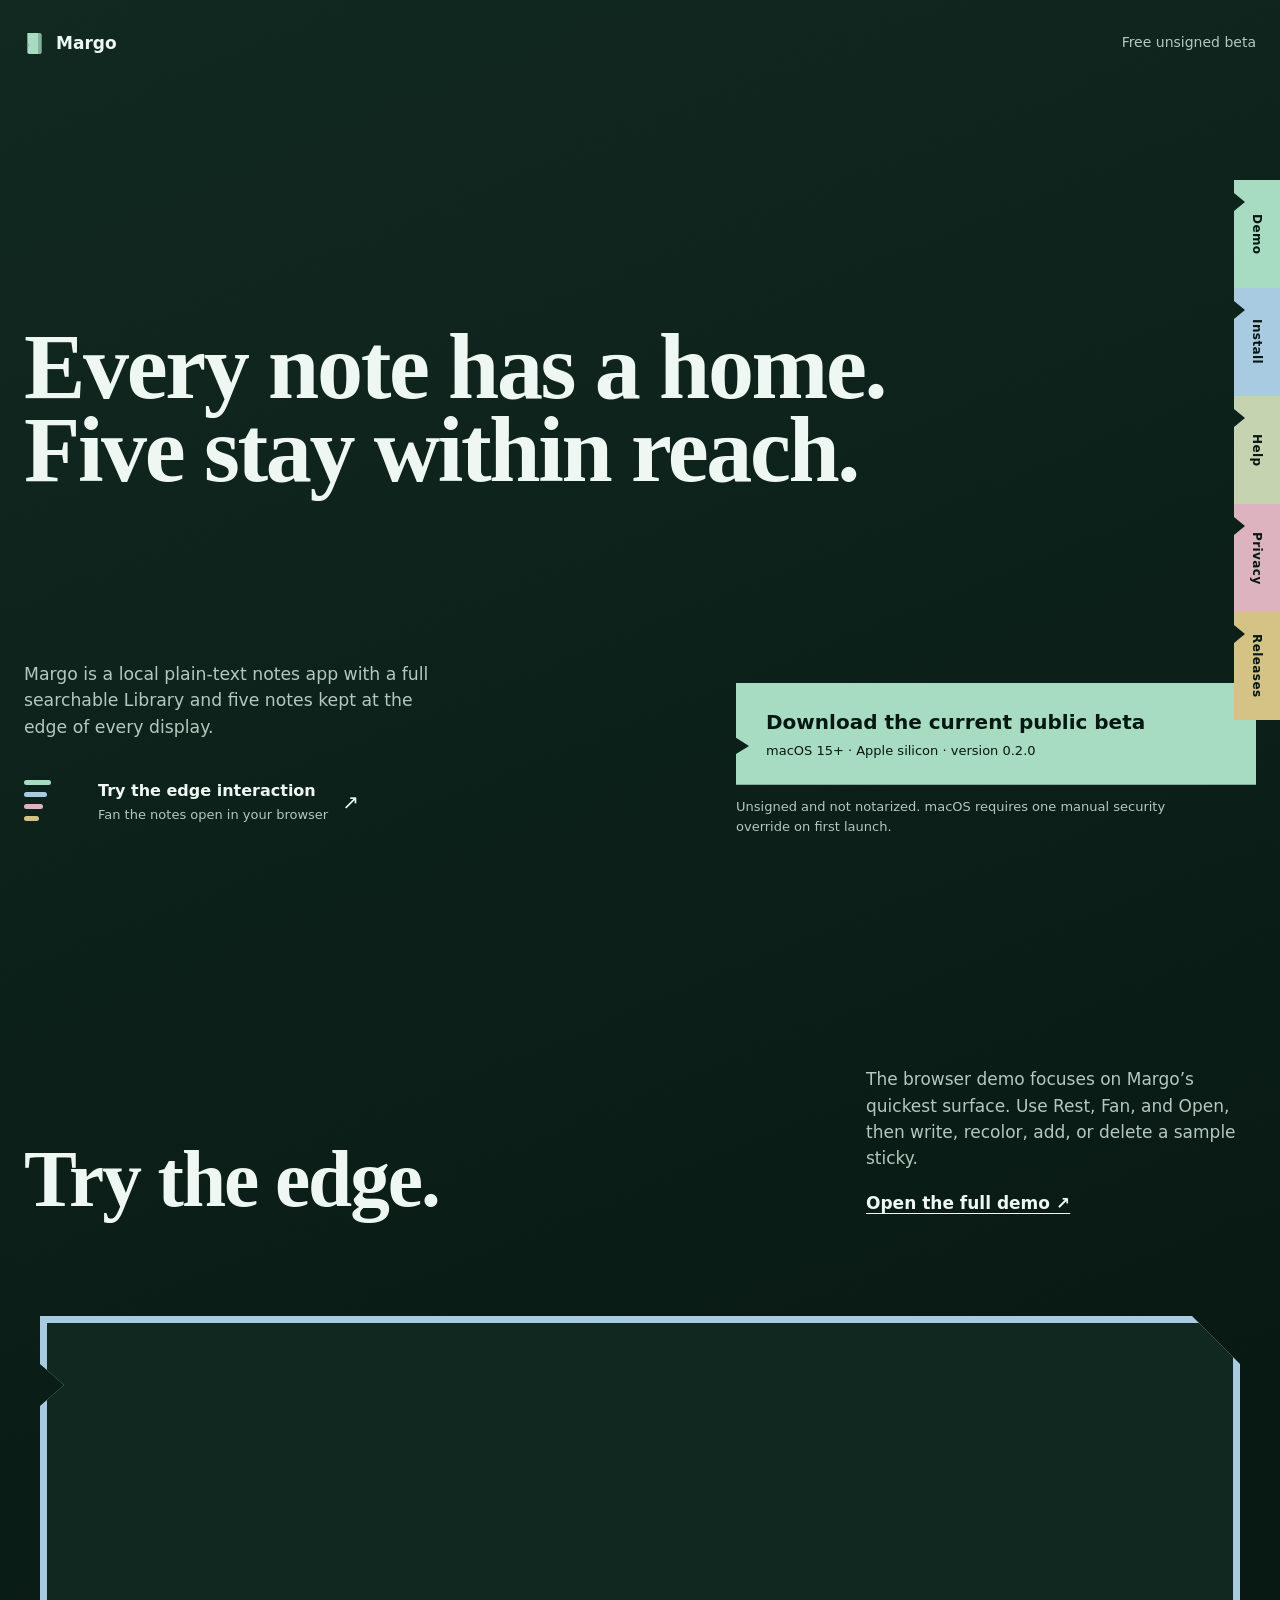
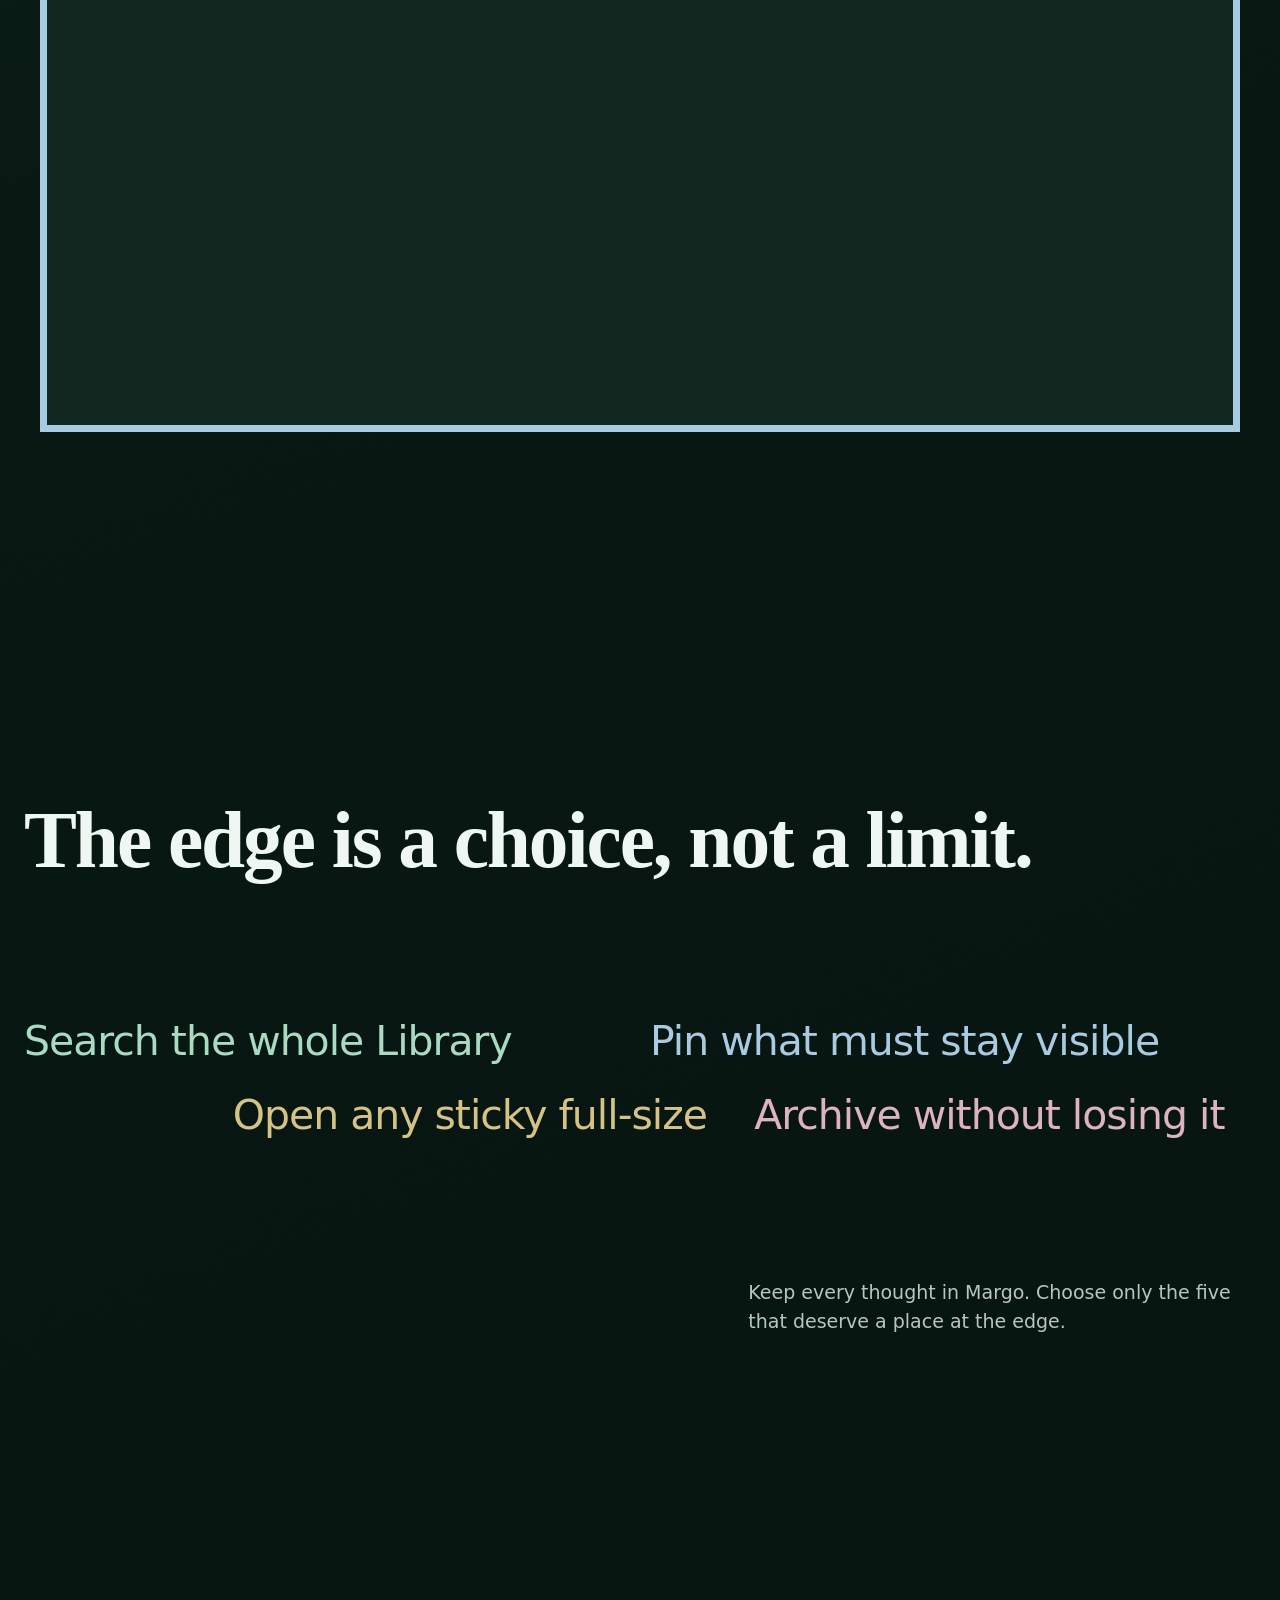
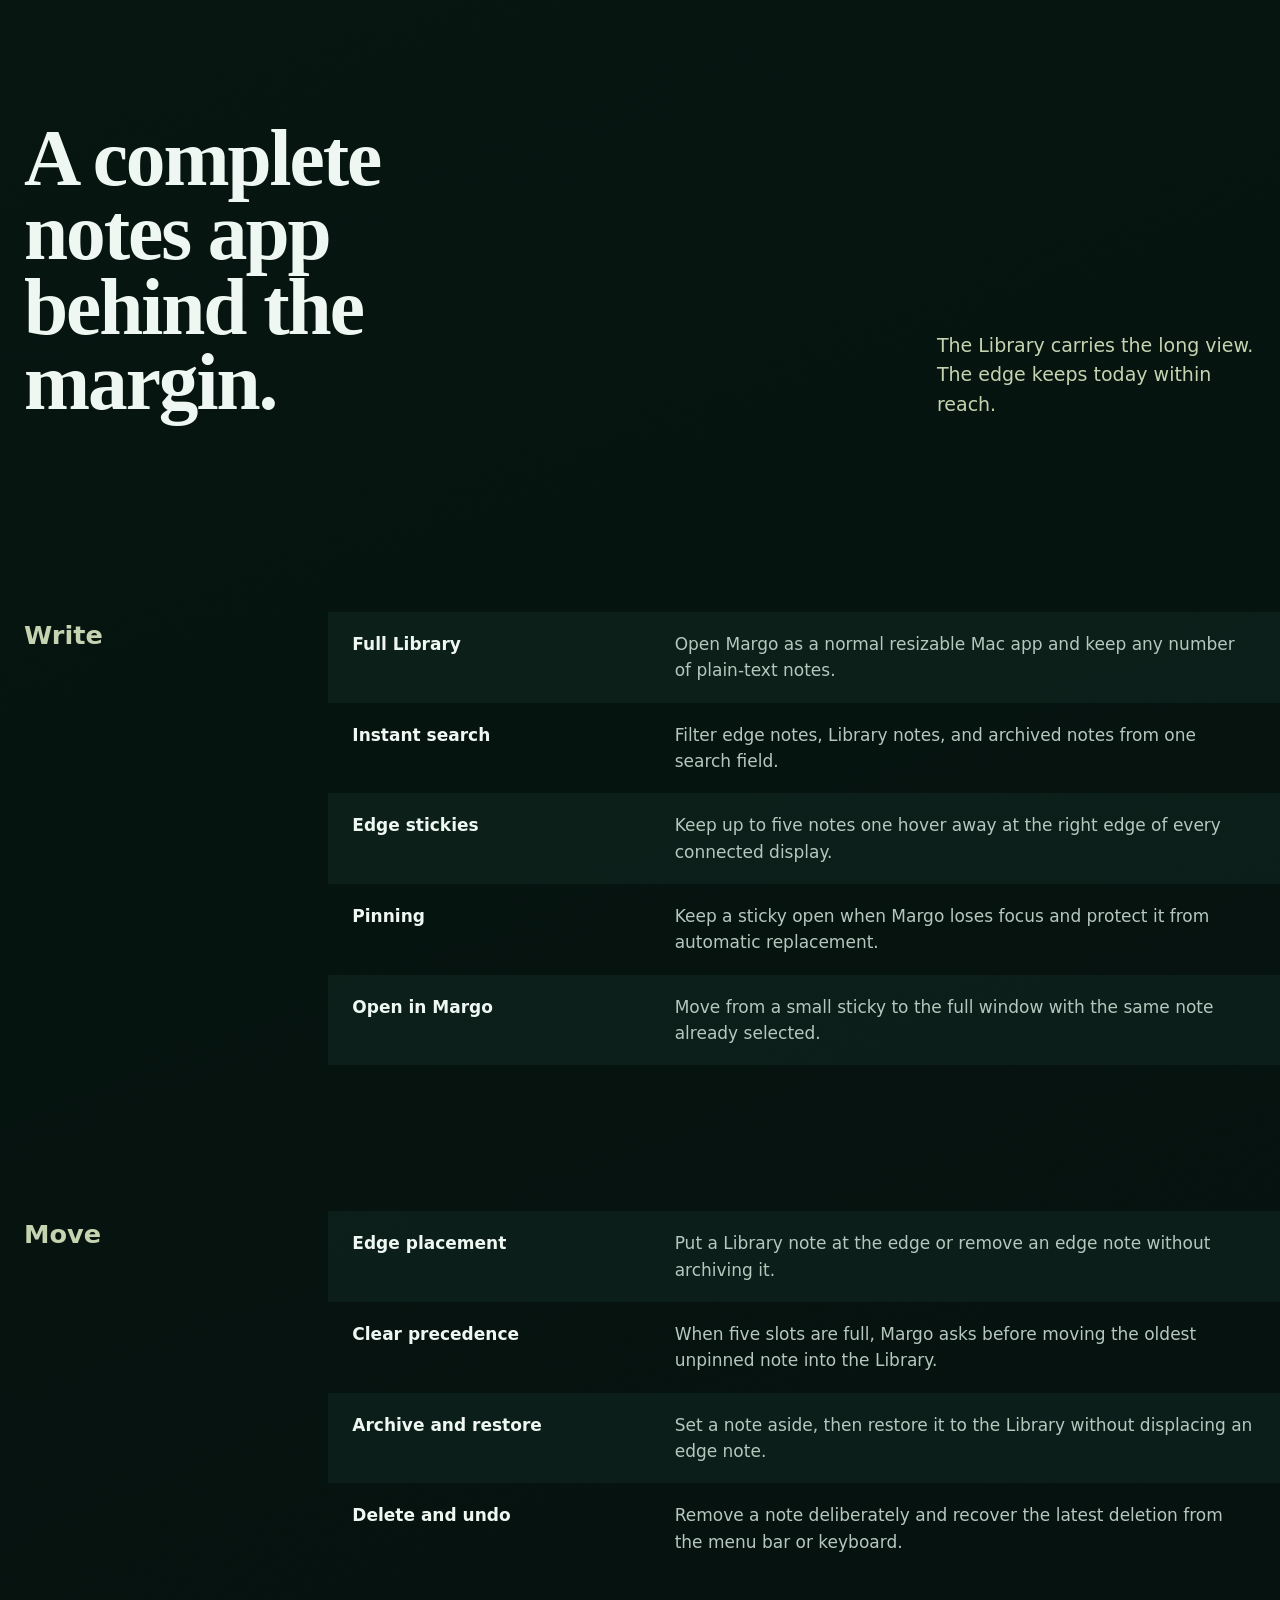
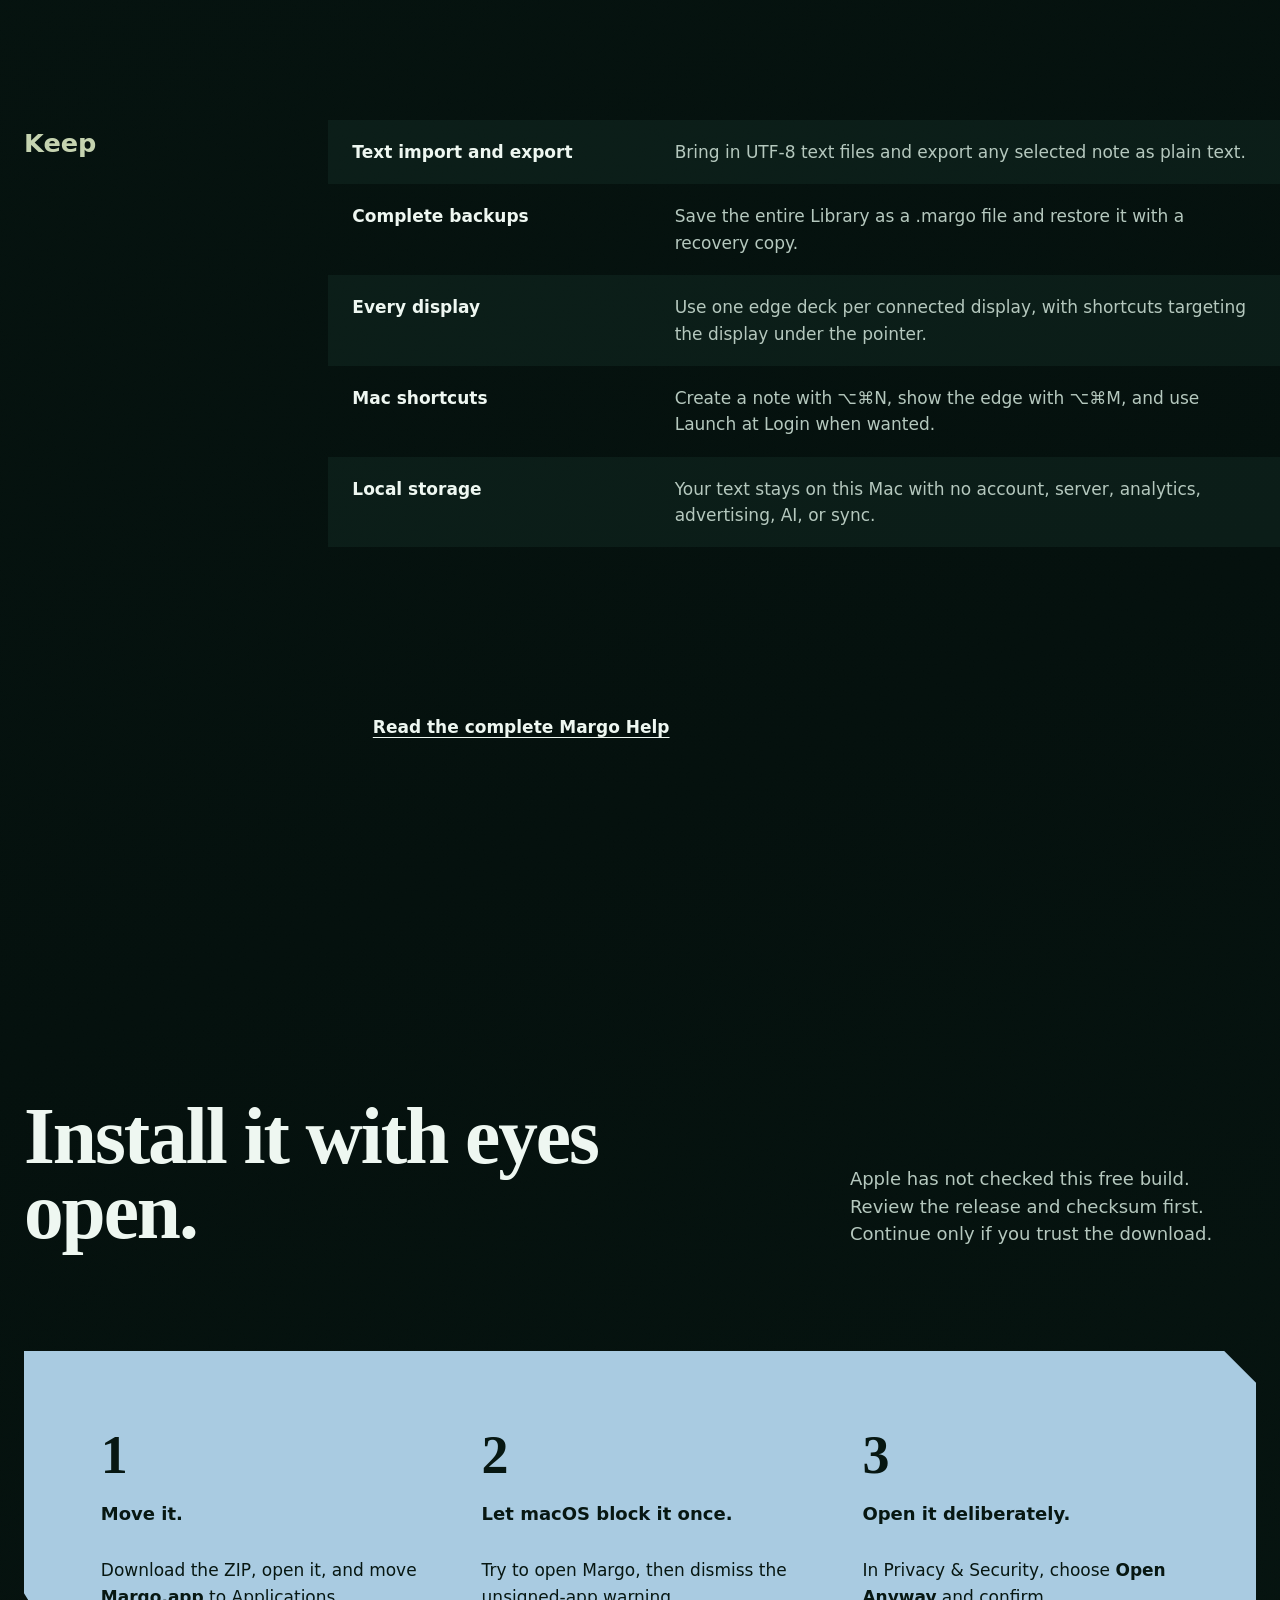
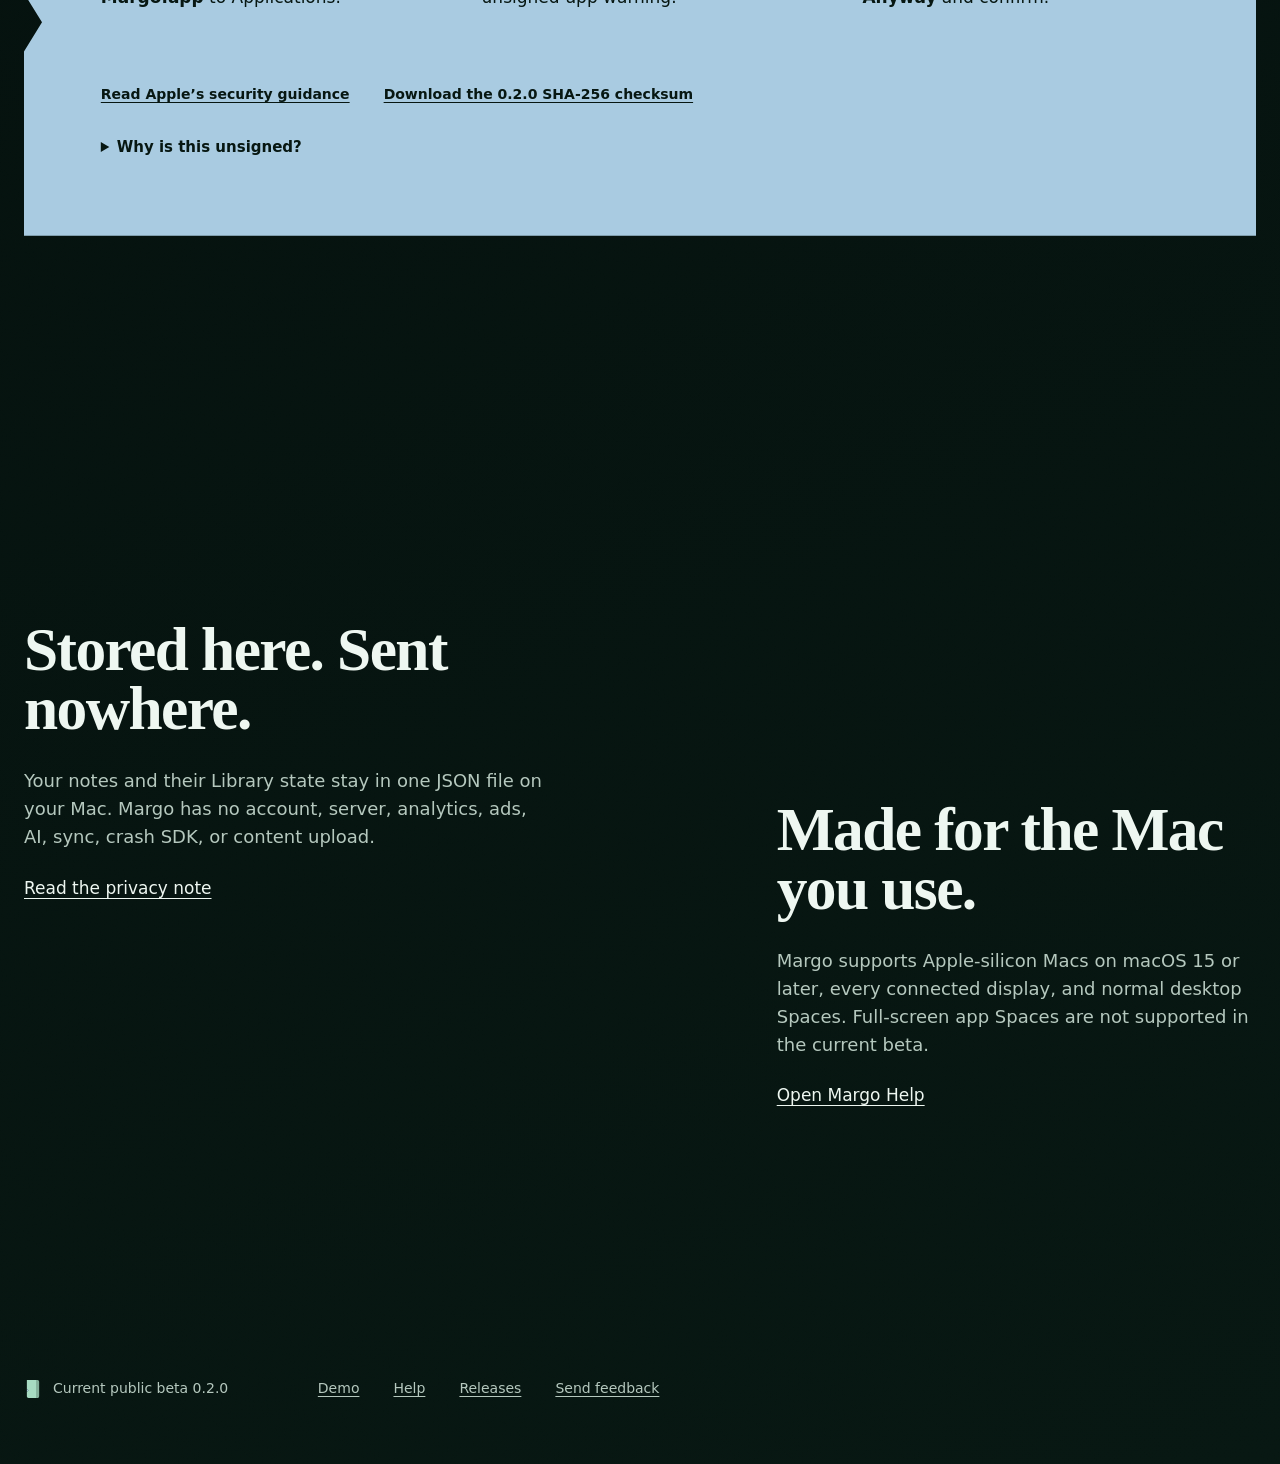
==== commit 4c7cffce: "docs: make Margo 0.2.0 the public beta" ====
--- a/docs/index.html
+++ b/docs/index.html
@@ -18,7 +18,7 @@
         <img src="assets/MargoMark.svg" alt="">
         <span>Margo</span>
       </a>
-      <p class="build-state">Library update preview</p>
+      <p class="build-state">Free unsigned beta</p>
     </header>
 
     <nav class="edge-nav" aria-label="Page shortcuts">
@@ -53,9 +53,9 @@
           </div>
 
           <div class="download-group">
-            <a class="download-sheet" href="https://github.com/incmak/margo-releases/releases/download/v0.1.0/Margo-0.1.0.zip" aria-describedby="unsigned-warning">
+            <a class="download-sheet" href="https://github.com/incmak/margo-releases/releases/download/v0.2.0/Margo-0.2.0.zip" aria-describedby="unsigned-warning">
               <span class="download-label">Download the current public beta</span>
-              <span class="download-meta">macOS 15+ · Apple silicon · version 0.1.0</span>
+              <span class="download-meta">macOS 15+ · Apple silicon · version 0.2.0</span>
             </a>
             <p id="unsigned-warning">Unsigned and not notarized. macOS requires one manual security override on first launch.</p>
           </div>
@@ -197,7 +197,7 @@
 
           <div class="install-links">
             <a href="https://support.apple.com/guide/mac-help/open-a-mac-app-from-an-unknown-developer-mh40616/mac">Read Apple’s security guidance</a>
-            <a href="https://github.com/incmak/margo-releases/releases/latest/download/Margo-0.1.0.zip.sha256">Download the 0.1.0 SHA-256 checksum</a>
+            <a href="https://github.com/incmak/margo-releases/releases/latest/download/Margo-0.2.0.zip.sha256">Download the 0.2.0 SHA-256 checksum</a>
           </div>
 
           <details class="unsigned-details">
@@ -225,7 +225,7 @@
     <footer>
       <div class="footer-brand">
         <img src="assets/MargoMark.svg" alt="">
-        <span>Current public beta 0.1.0</span>
+        <span>Current public beta 0.2.0</span>
       </div>
       <nav aria-label="Footer navigation">
         <a href="https://incmak.github.io/margo-releases/demo/">Demo</a>
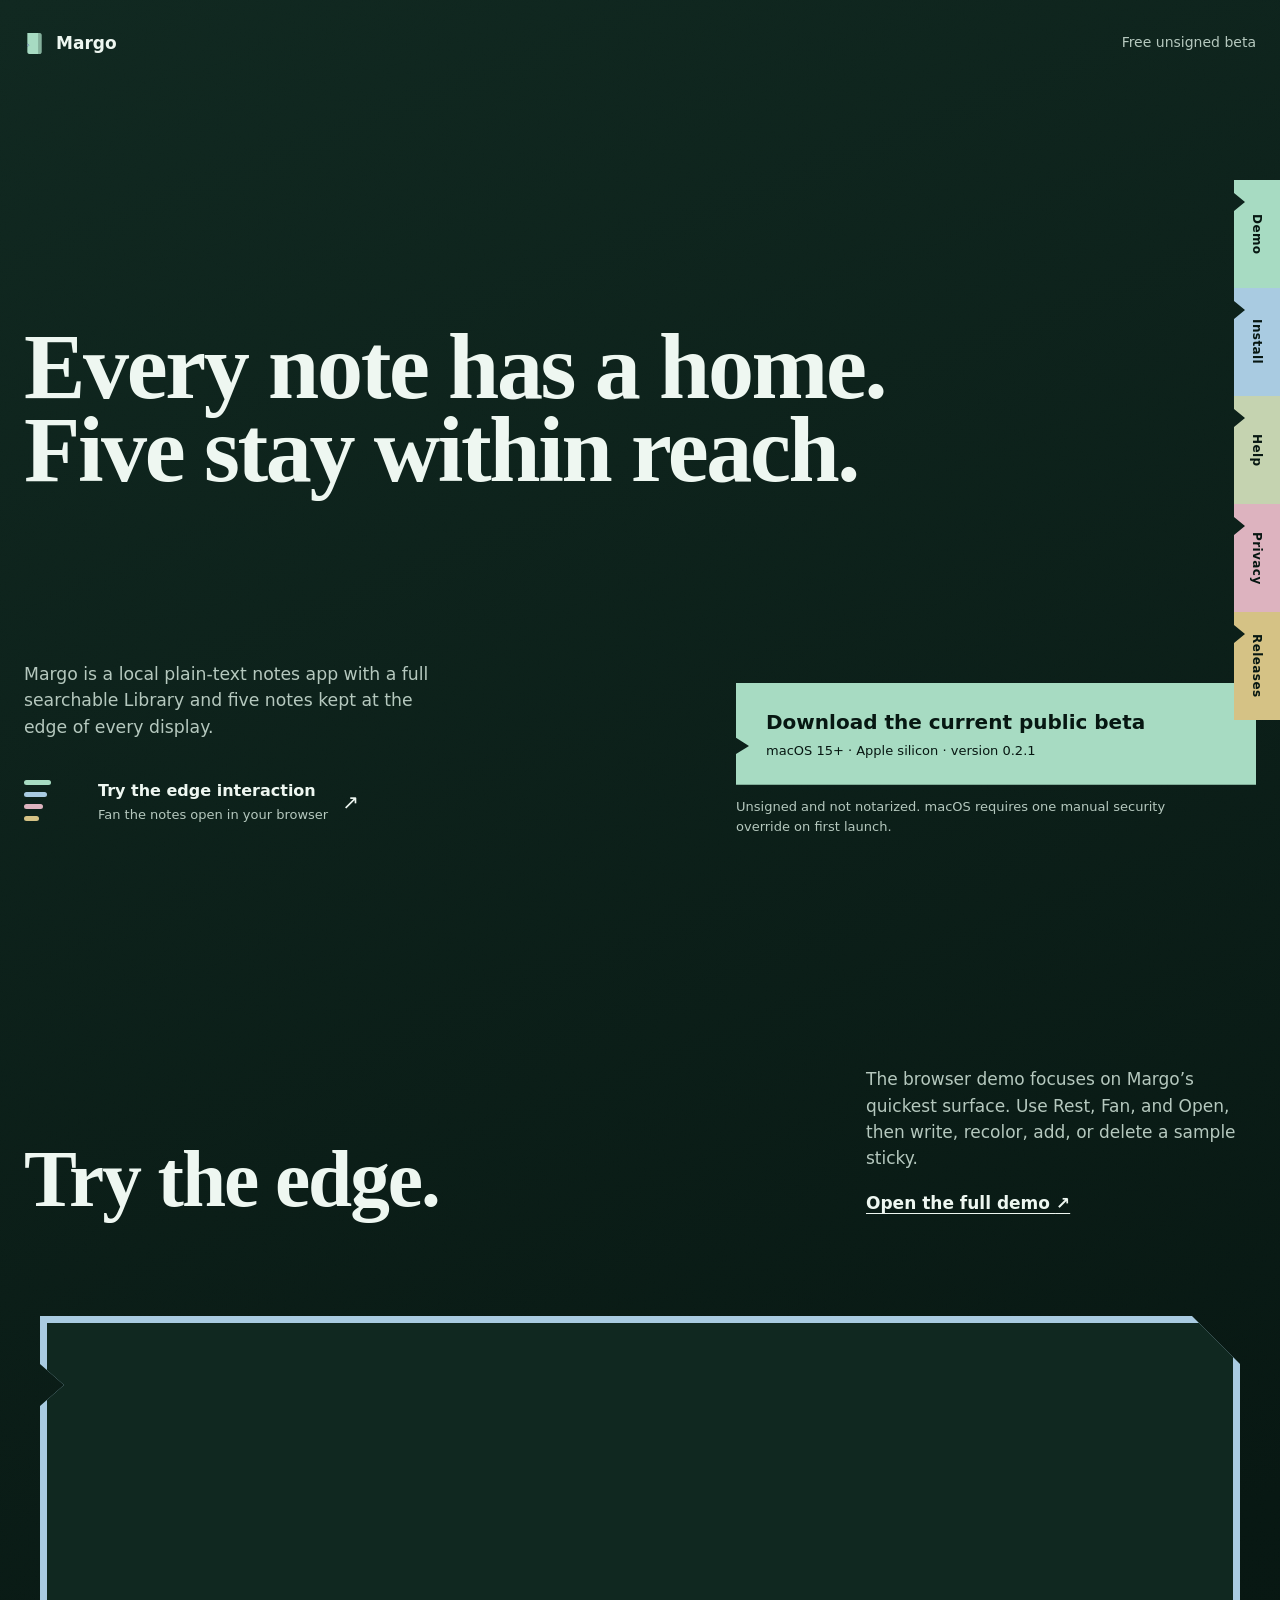
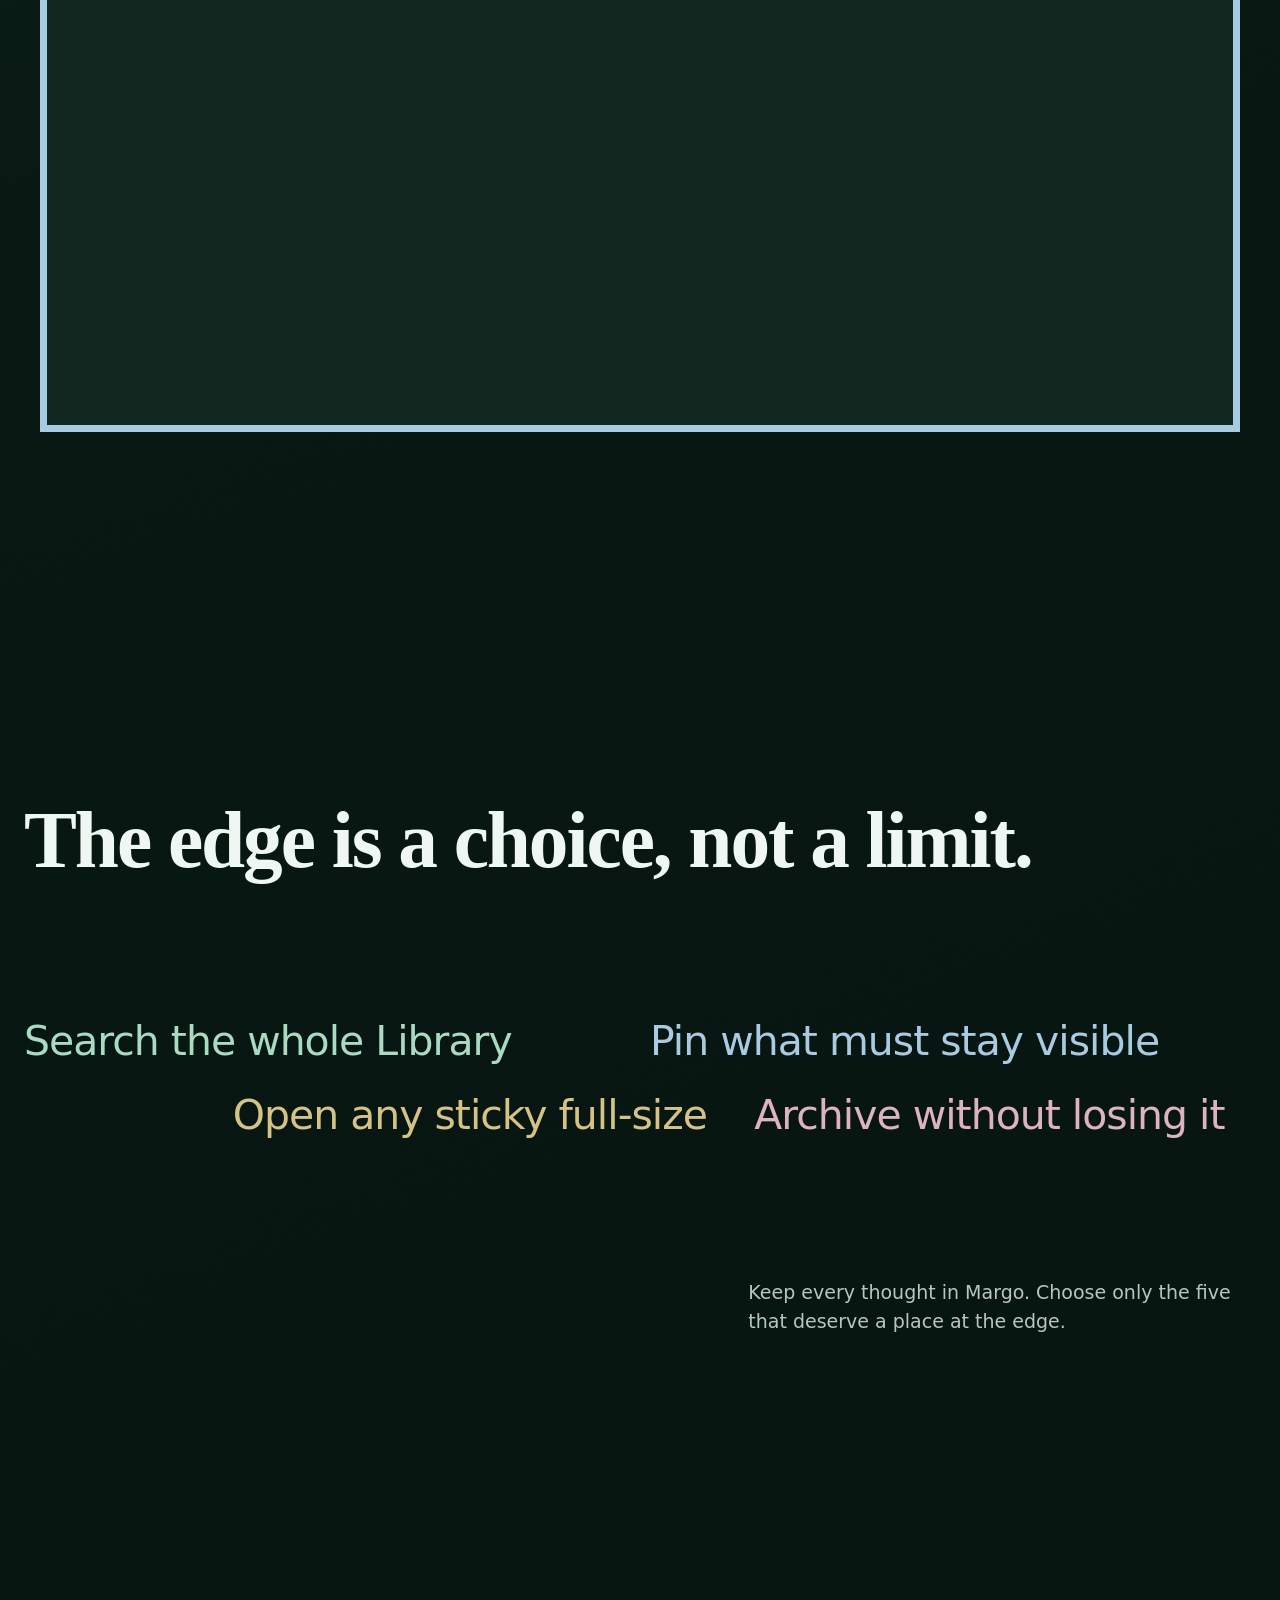
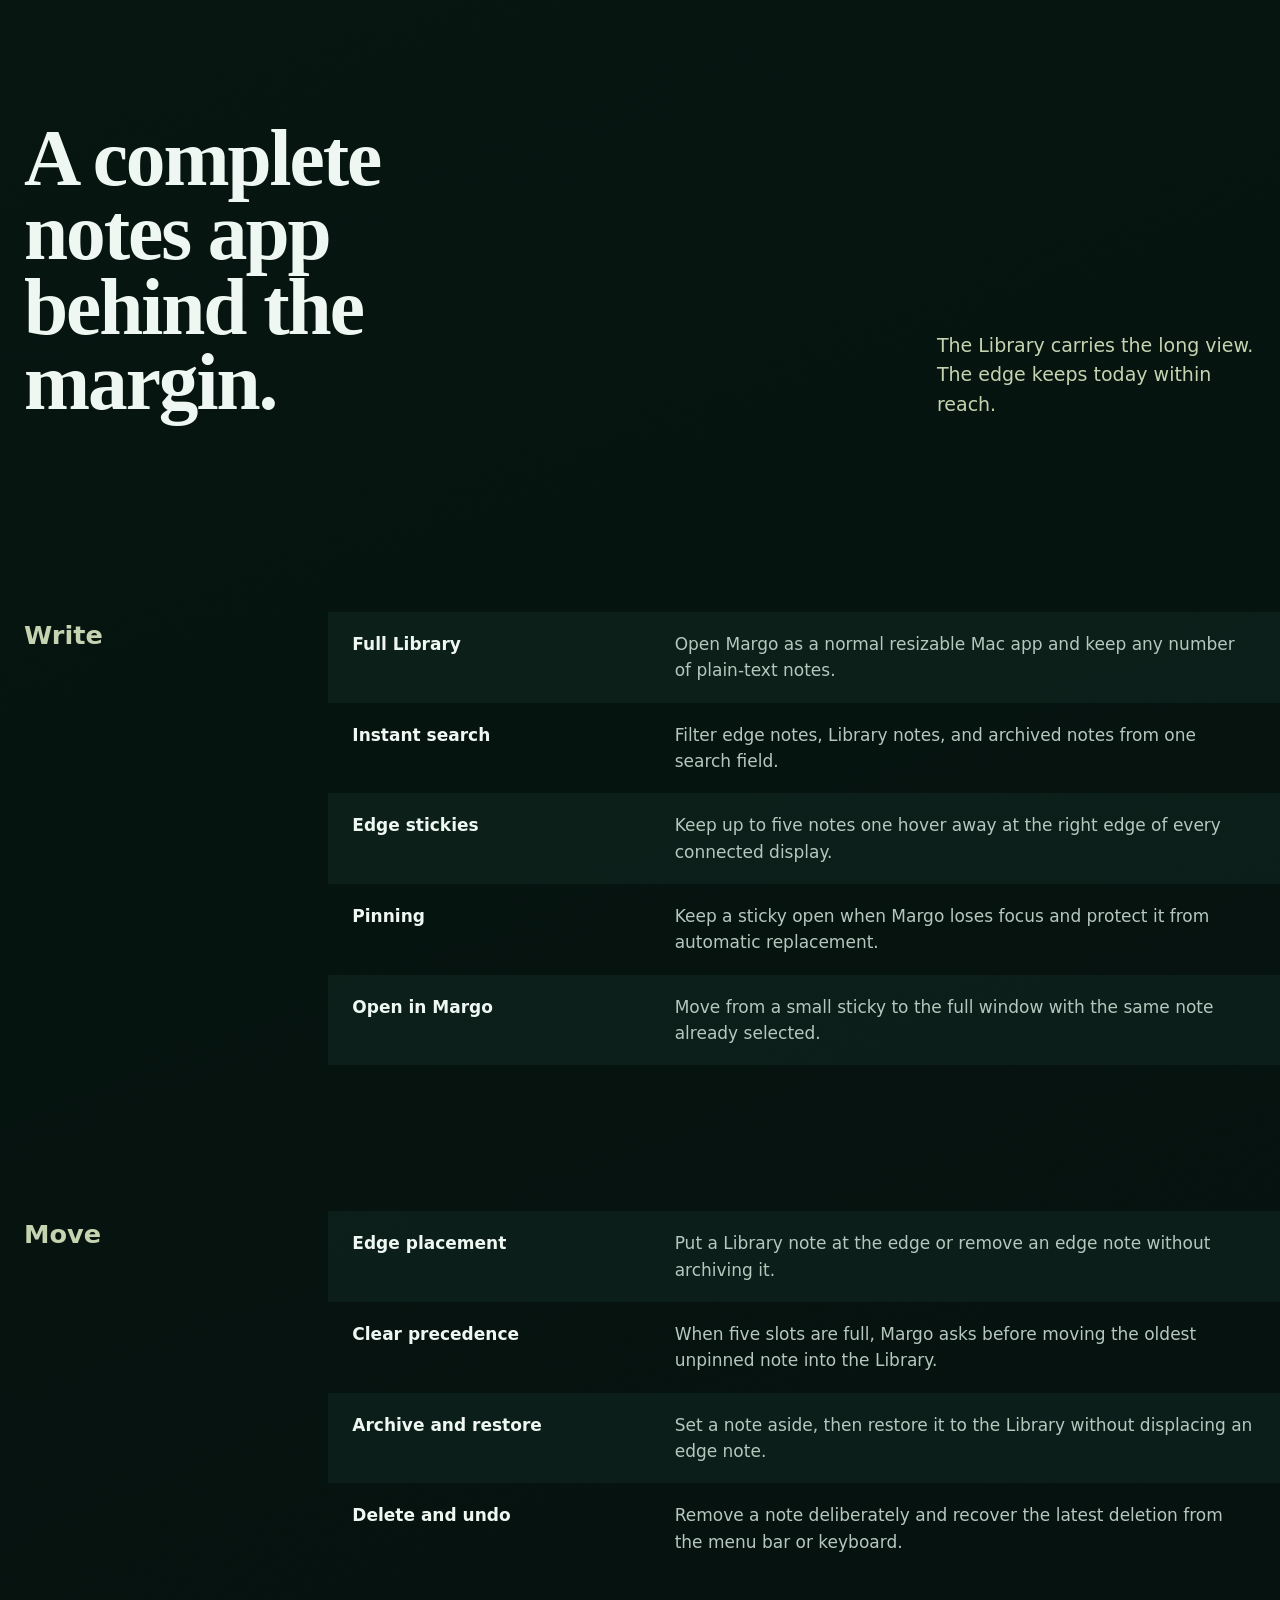
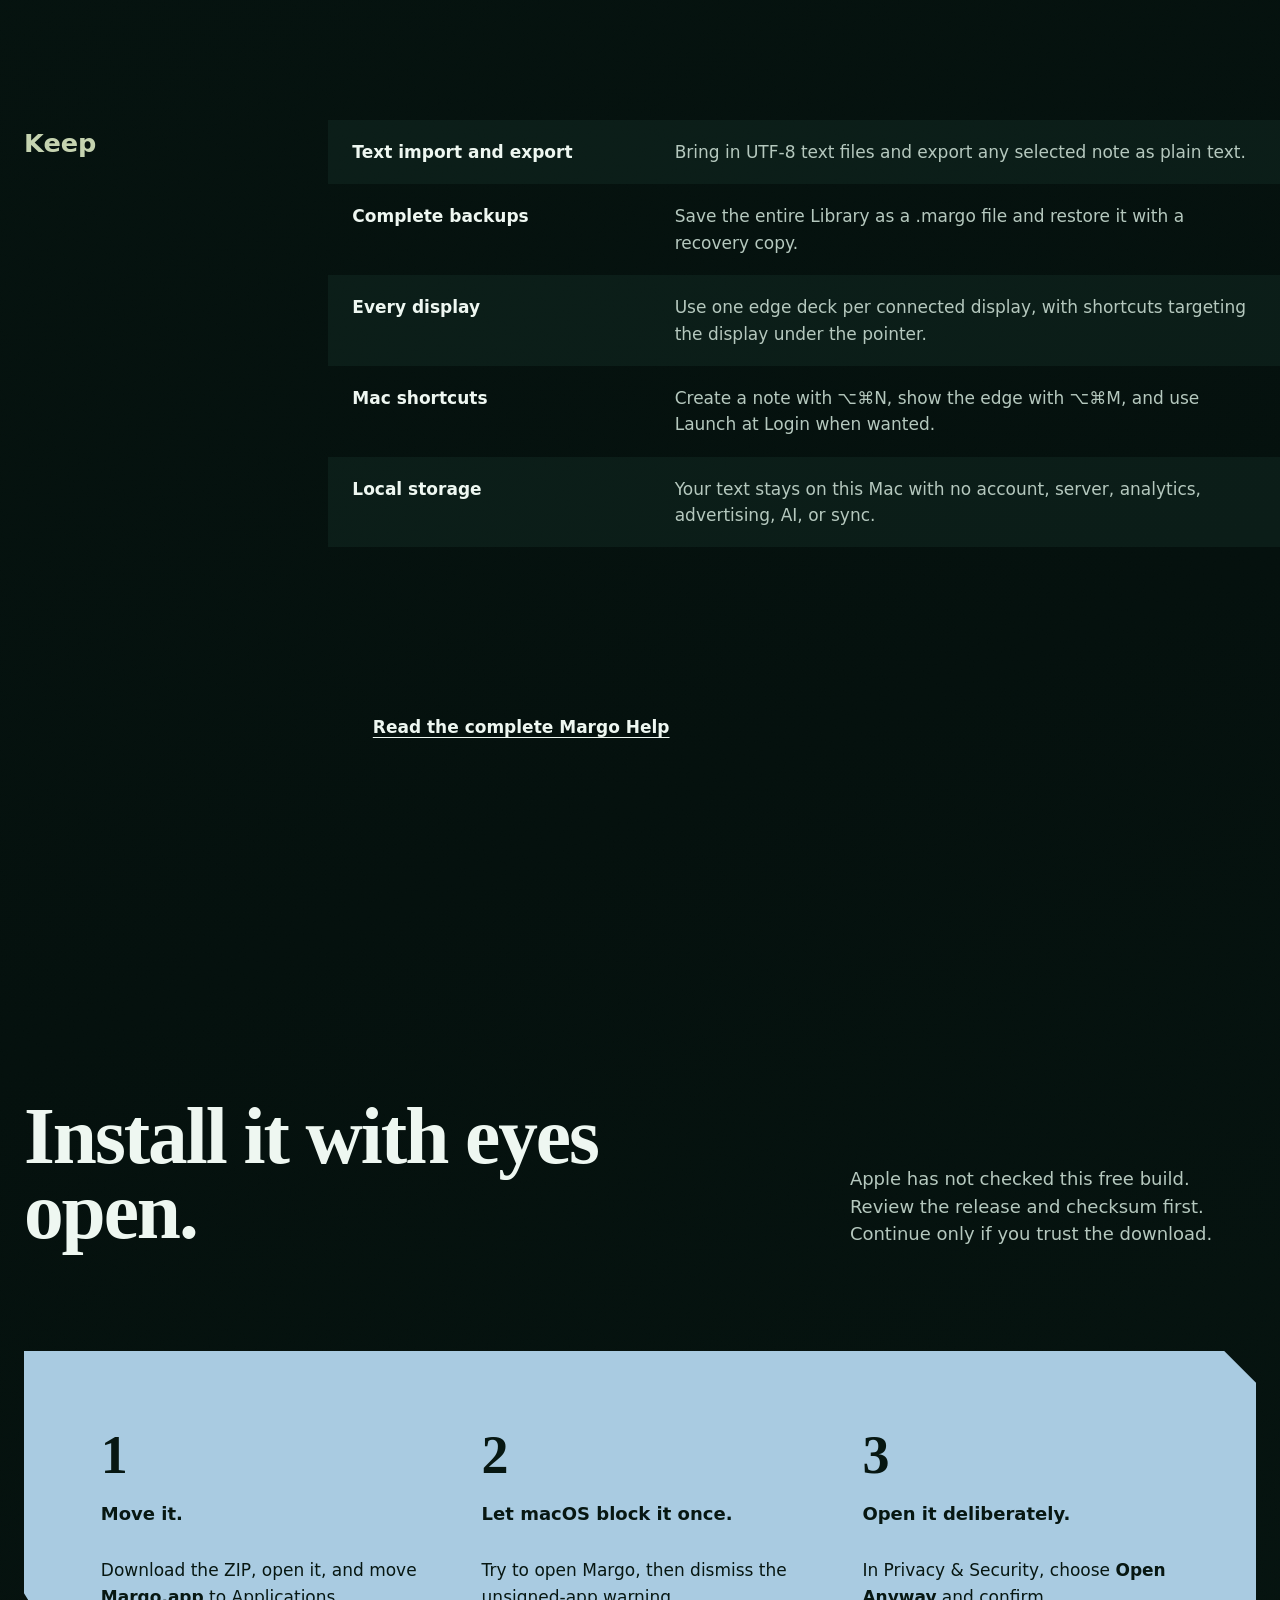
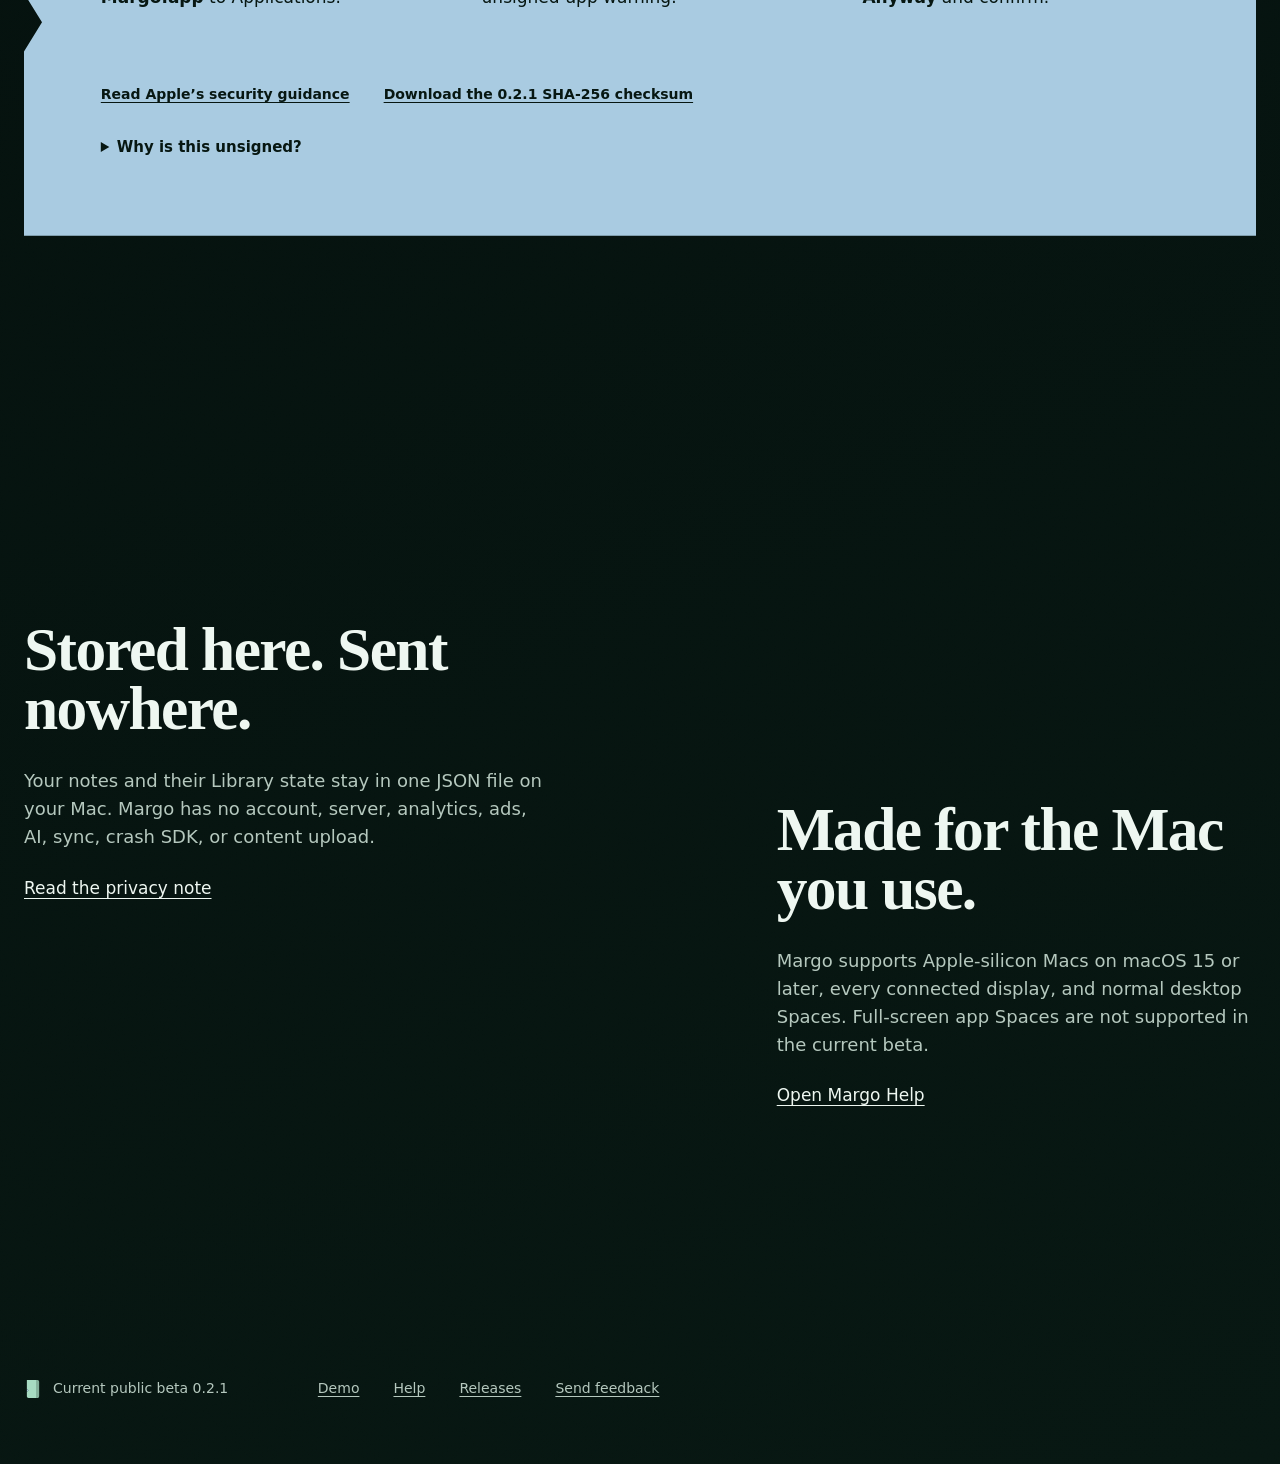
==== commit cc224cde: "docs: make Margo 0.2.1 the public beta" ====
--- a/docs/index.html
+++ b/docs/index.html
@@ -53,9 +53,9 @@
           </div>
 
           <div class="download-group">
-            <a class="download-sheet" href="https://github.com/incmak/margo-releases/releases/download/v0.2.0/Margo-0.2.0.zip" aria-describedby="unsigned-warning">
+            <a class="download-sheet" href="https://github.com/incmak/margo-releases/releases/download/v0.2.1/Margo-0.2.1.zip" aria-describedby="unsigned-warning">
               <span class="download-label">Download the current public beta</span>
-              <span class="download-meta">macOS 15+ · Apple silicon · version 0.2.0</span>
+              <span class="download-meta">macOS 15+ · Apple silicon · version 0.2.1</span>
             </a>
             <p id="unsigned-warning">Unsigned and not notarized. macOS requires one manual security override on first launch.</p>
           </div>
@@ -197,7 +197,7 @@
 
           <div class="install-links">
             <a href="https://support.apple.com/guide/mac-help/open-a-mac-app-from-an-unknown-developer-mh40616/mac">Read Apple’s security guidance</a>
-            <a href="https://github.com/incmak/margo-releases/releases/latest/download/Margo-0.2.0.zip.sha256">Download the 0.2.0 SHA-256 checksum</a>
+            <a href="https://github.com/incmak/margo-releases/releases/latest/download/Margo-0.2.1.zip.sha256">Download the 0.2.1 SHA-256 checksum</a>
           </div>
 
           <details class="unsigned-details">
@@ -225,7 +225,7 @@
     <footer>
       <div class="footer-brand">
         <img src="assets/MargoMark.svg" alt="">
-        <span>Current public beta 0.2.0</span>
+        <span>Current public beta 0.2.1</span>
       </div>
       <nav aria-label="Footer navigation">
         <a href="https://incmak.github.io/margo-releases/demo/">Demo</a>
